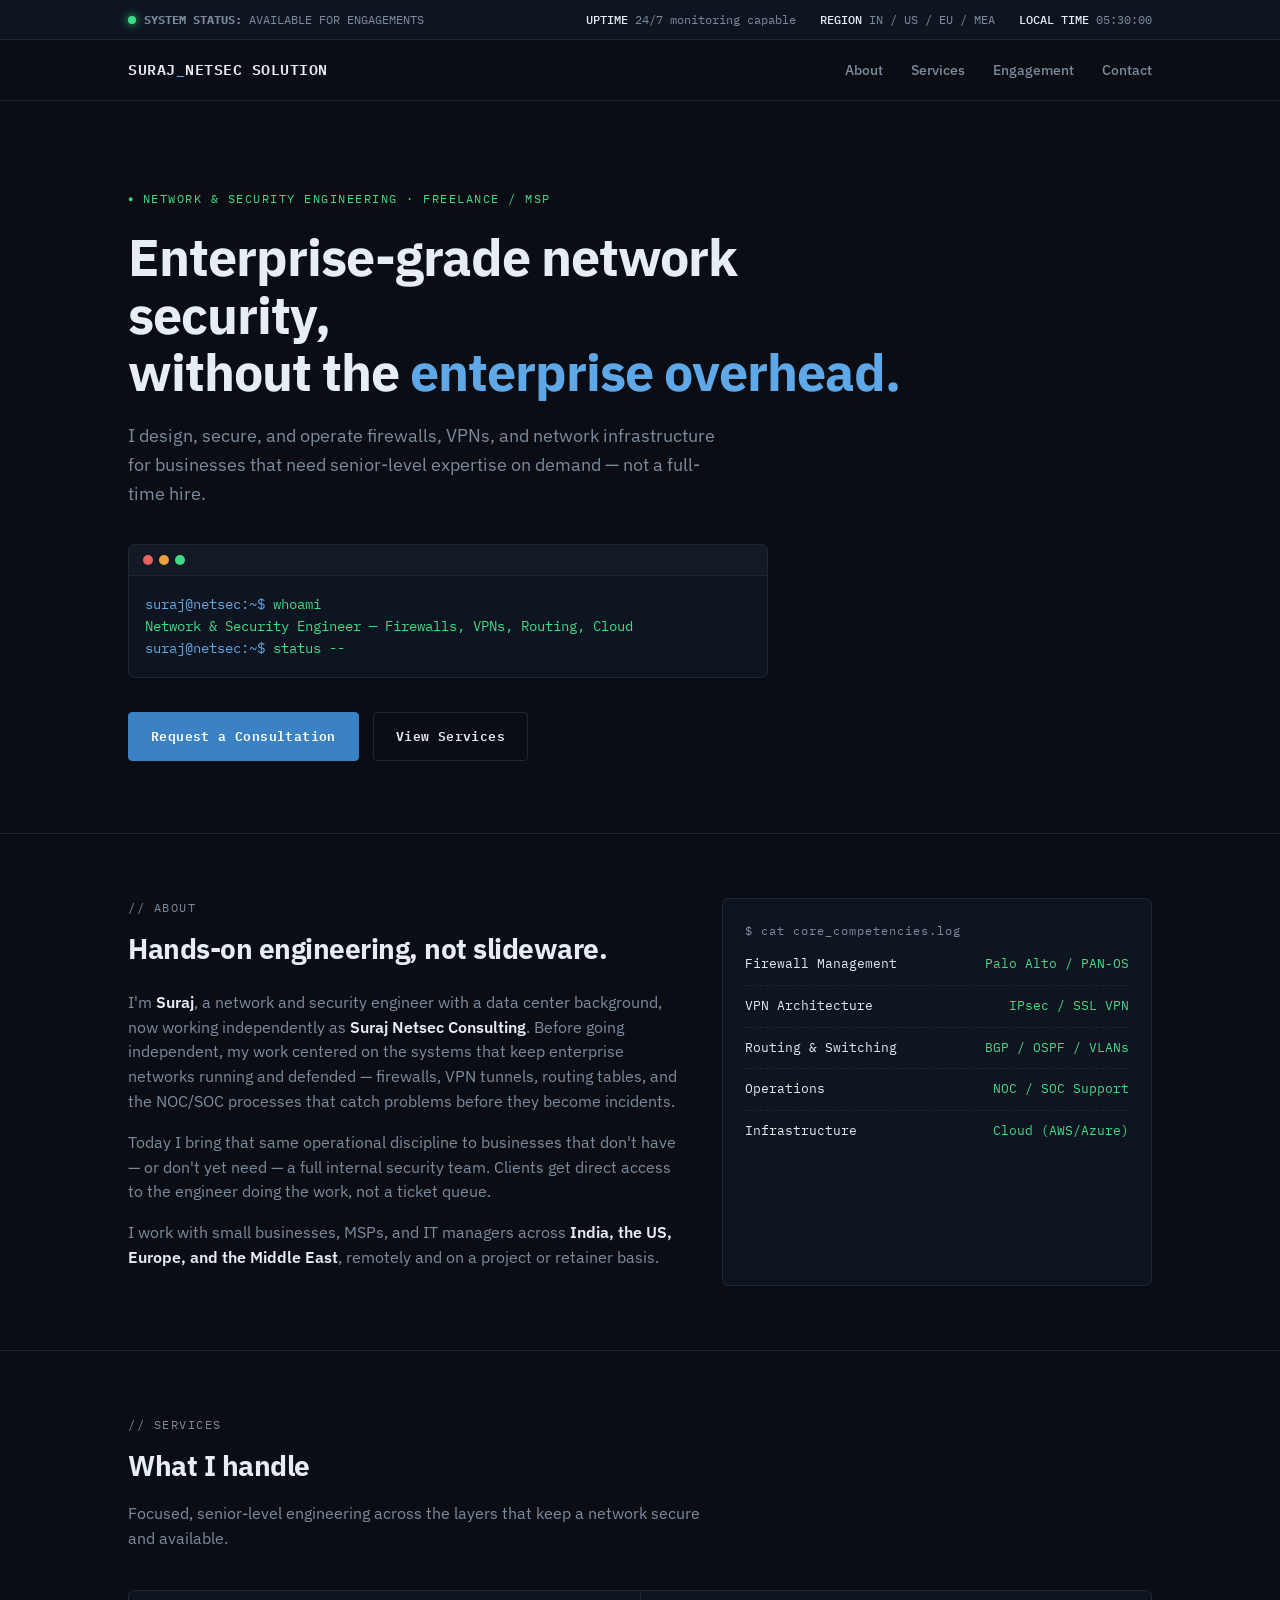
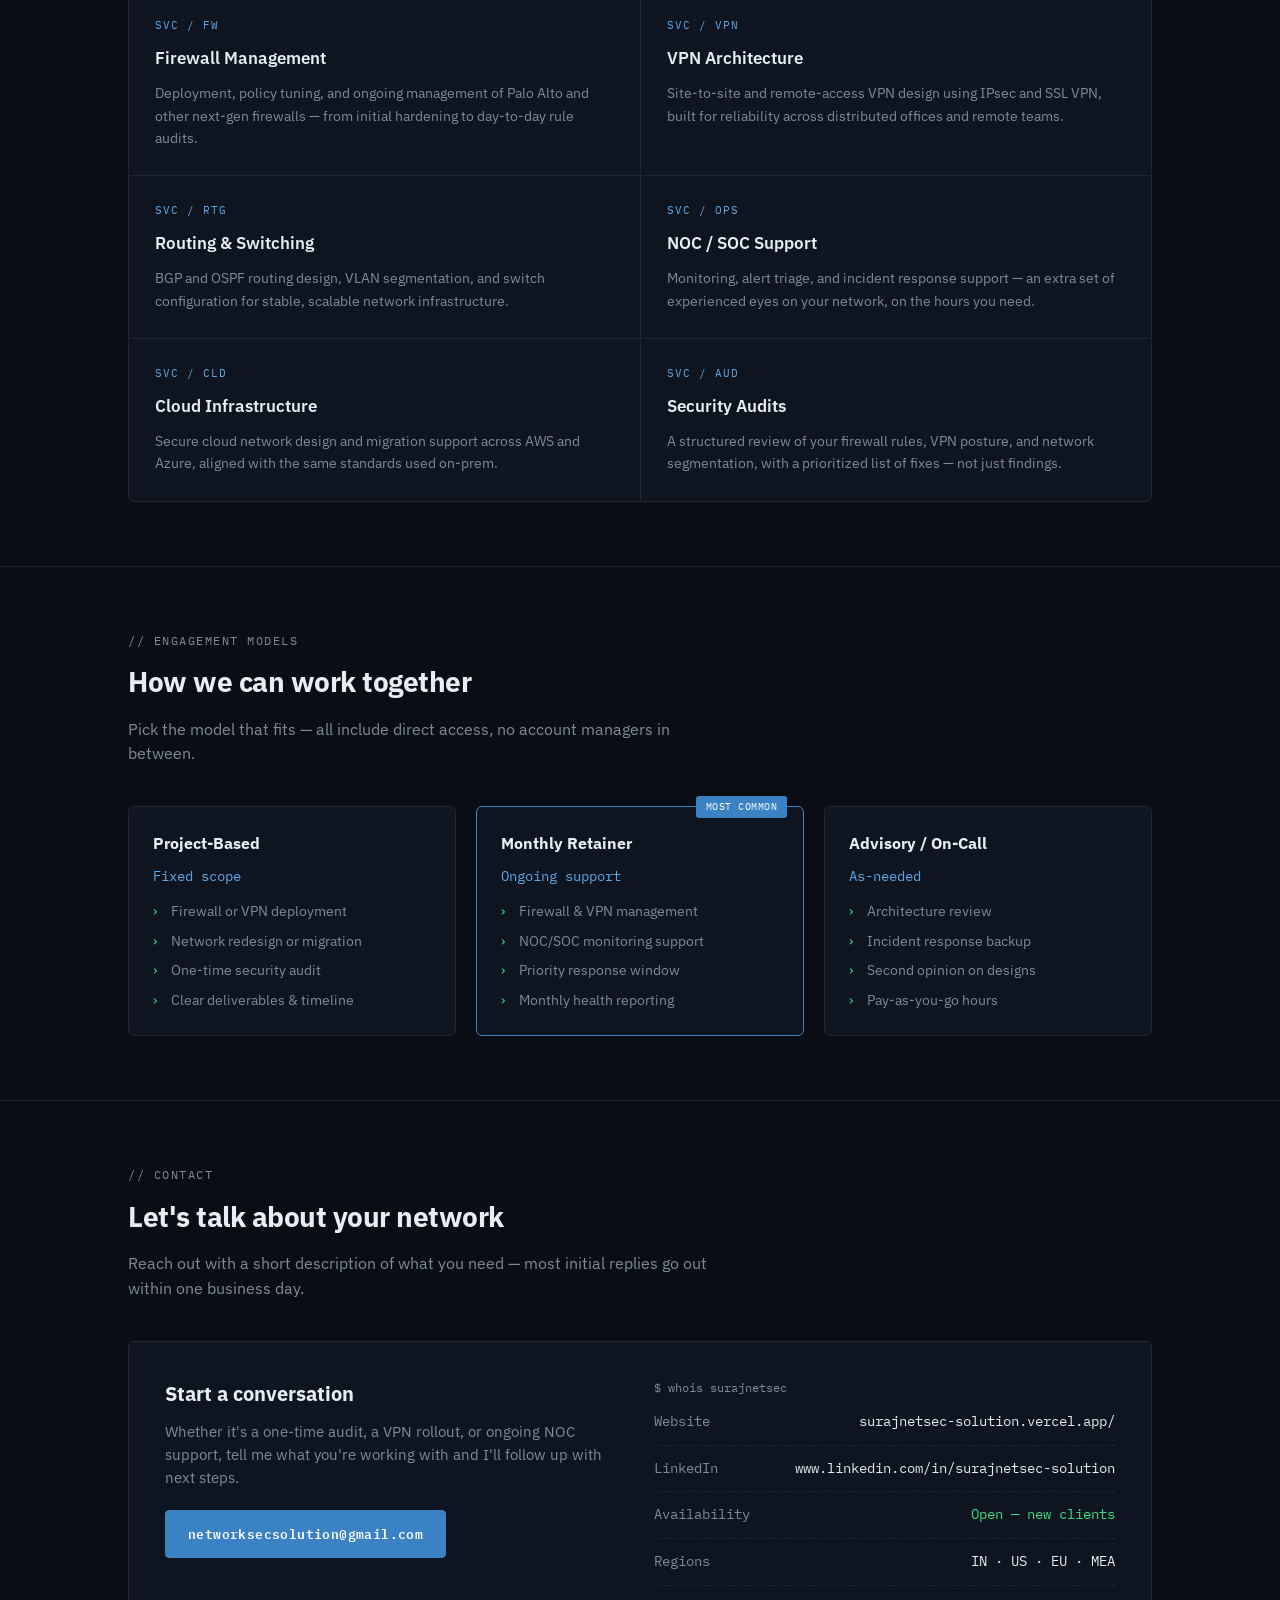
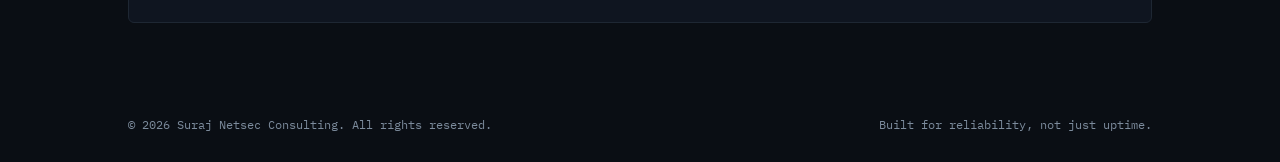
==== index.html @ ab9d9f49 "index.html" ====
<!DOCTYPE html>
<html lang="en">
<head>
<meta charset="UTF-8">
<meta name="viewport" content="width=device-width, initial-scale=1.0">
<title>Suraj Netsec Solution — Network &amp; Security Engineering</title>
<link rel="preconnect" href="https://fonts.googleapis.com">
<link href="https://fonts.googleapis.com/css2?family=IBM+Plex+Mono:wght@400;500;600;700&family=IBM+Plex+Sans:wght@400;500;600;700&display=swap" rel="stylesheet">
<style>
  :root{
    --bg: #0A0E14;
    --panel: #0F1520;
    --panel-2: #131A26;
    --line: #1E2733;
    --text: #E6EDF3;
    --muted: #7C8B9C;
    --blue: #3B82C4;
    --blue-bright: #5FA8E8;
    --green: #3DDC84;
    --amber: #E8A33D;
    --mono: 'IBM Plex Mono', monospace;
    --sans: 'IBM Plex Sans', sans-serif;
  }
  *{margin:0;padding:0;box-sizing:border-box;}
  html{scroll-behavior:smooth;}
  body{
    background:var(--bg);
    color:var(--text);
    font-family:var(--sans);
    line-height:1.6;
    -webkit-font-smoothing:antialiased;
  }
  @media (prefers-reduced-motion: reduce){
    *{animation-duration:0.01ms !important; animation-iteration-count:1 !important; transition-duration:0.01ms !important;}
  }

  a{color:var(--blue-bright); text-decoration:none;}
  a:focus-visible, button:focus-visible{outline:2px solid var(--blue-bright); outline-offset:3px;}

  .wrap{max-width:1080px; margin:0 auto; padding:0 28px;}

  /* ---------- Status bar ---------- */
  .statusbar{
    border-bottom:1px solid var(--line);
    background:var(--panel);
    font-family:var(--mono);
    font-size:12px;
    color:var(--muted);
    position:sticky; top:0; z-index:50;
  }
  .statusbar .wrap{
    display:flex; justify-content:space-between; align-items:center;
    padding-top:10px; padding-bottom:10px; gap:16px; flex-wrap:wrap;
  }
  .statusbar .dot{
    display:inline-block; width:8px; height:8px; border-radius:50%;
    background:var(--green); margin-right:8px;
    box-shadow:0 0 8px var(--green);
    animation:pulse 2s ease-in-out infinite;
  }
  @keyframes pulse{0%,100%{opacity:1;} 50%{opacity:0.4;}}
  .statusbar .items{display:flex; gap:24px; flex-wrap:wrap;}
  .statusbar .items span b{color:var(--text); font-weight:500;}

  /* ---------- Nav ---------- */
  nav{
    border-bottom:1px solid var(--line);
    background:rgba(10,14,20,0.9);
    backdrop-filter: blur(6px);
    position:sticky; top:33px; z-index:49;
  }
  nav .wrap{display:flex; justify-content:space-between; align-items:center; height:60px;}
  .brand{font-family:var(--mono); font-weight:600; font-size:15px; letter-spacing:0.5px; color:var(--text);}
  .brand span{color:var(--blue-bright);}
  .navlinks{display:flex; gap:28px; font-size:14px; font-weight:500;}
  .navlinks a{color:var(--muted);}
  .navlinks a:hover{color:var(--text);}
  .navlinks{display:none;}
  @media(min-width:720px){.navlinks{display:flex;}}

  /* ---------- Hero ---------- */
  .hero{padding:88px 0 72px; border-bottom:1px solid var(--line);}
  .eyebrow{
    font-family:var(--mono); font-size:12px; color:var(--green);
    letter-spacing:1.5px; margin-bottom:20px; display:flex; align-items:center; gap:8px;
  }
  .eyebrow::before{content:'●'; font-size:9px;}
  h1{
    font-size:clamp(32px,5vw,52px); font-weight:700; letter-spacing:-1px;
    line-height:1.1; max-width:820px; color:var(--text);
  }
  h1 .accent{color:var(--blue-bright);}
  .lede{
    font-size:18px; color:var(--muted); max-width:600px; margin-top:22px;
  }
  .terminal{
    margin-top:36px; background:var(--panel); border:1px solid var(--line); border-radius:6px;
    max-width:640px; overflow:hidden;
  }
  .terminal-head{
    display:flex; gap:6px; padding:10px 14px; border-bottom:1px solid var(--line); background:var(--panel-2);
  }
  .terminal-head i{width:10px; height:10px; border-radius:50%; display:inline-block;}
  .terminal-head i:nth-child(1){background:#E8635F;}
  .terminal-head i:nth-child(2){background:#E8A33D;}
  .terminal-head i:nth-child(3){background:#3DDC84;}
  .terminal-body{
    padding:18px 16px; font-family:var(--mono); font-size:13.5px; color:var(--green); min-height:96px;
  }
  .terminal-body .prompt{color:var(--blue-bright);}
  .terminal-body .cursor{display:inline-block; width:8px; height:14px; background:var(--green); vertical-align:middle; animation:blink 1s step-end infinite; margin-left:2px;}
  @keyframes blink{50%{opacity:0;}}

  .cta-row{margin-top:34px; display:flex; gap:14px; flex-wrap:wrap;}
  .btn{
    font-family:var(--mono); font-size:13px; font-weight:600; letter-spacing:0.4px;
    padding:13px 22px; border-radius:4px; display:inline-block; transition:all 0.15s ease;
  }
  .btn-primary{background:var(--blue); color:#fff; border:1px solid var(--blue);}
  .btn-primary:hover{background:var(--blue-bright); border-color:var(--blue-bright);}
  .btn-ghost{border:1px solid var(--line); color:var(--text);}
  .btn-ghost:hover{border-color:var(--blue); color:var(--blue-bright);}

  /* ---------- Section shared ---------- */
  section{padding:64px 0; border-bottom:1px solid var(--line);}
  .section-head{margin-bottom:40px;}
  .tag{
    font-family:var(--mono); font-size:12px; color:var(--muted); letter-spacing:1.5px;
    margin-bottom:10px; text-transform:uppercase;
  }
  h2{font-size:28px; font-weight:700; letter-spacing:-0.5px;}
  .section-desc{color:var(--muted); max-width:600px; margin-top:12px; font-size:15.5px;}

  /* ---------- About ---------- */
  .about-grid{display:grid; grid-template-columns:1fr; gap:36px;}
  @media(min-width:820px){.about-grid{grid-template-columns:1.3fr 1fr;}}
  .about-text p{color:var(--muted); margin-bottom:16px; font-size:15.5px;}
  .about-text strong{color:var(--text); font-weight:600;}
  .stack-panel{
    background:var(--panel); border:1px solid var(--line); border-radius:6px; padding:22px;
  }
  .stack-panel .ph{font-family:var(--mono); font-size:12px; color:var(--muted); margin-bottom:14px; letter-spacing:1px;}
  .stack-list{list-style:none; display:flex; flex-direction:column; gap:10px;}
  .stack-list li{
    display:flex; justify-content:space-between; font-family:var(--mono); font-size:13px;
    border-bottom:1px dashed var(--line); padding-bottom:10px;
  }
  .stack-list li:last-child{border-bottom:none; padding-bottom:0;}
  .stack-list .lvl{color:var(--green);}

  /* ---------- Services ---------- */
  .services-grid{display:grid; grid-template-columns:1fr; gap:1px; background:var(--line); border:1px solid var(--line); border-radius:6px; overflow:hidden;}
  @media(min-width:720px){.services-grid{grid-template-columns:1fr 1fr;}}
  .svc{background:var(--panel); padding:26px;}
  .svc-id{font-family:var(--mono); font-size:11px; color:var(--blue-bright); letter-spacing:1px; margin-bottom:10px;}
  .svc h3{font-size:17px; font-weight:600; margin-bottom:10px;}
  .svc p{color:var(--muted); font-size:14px;}

  /* ---------- Engagement ---------- */
  .eng-grid{display:grid; grid-template-columns:1fr; gap:20px;}
  @media(min-width:720px){.eng-grid{grid-template-columns:repeat(3,1fr);}}
  .eng-card{
    border:1px solid var(--line); border-radius:6px; padding:24px; background:var(--panel);
    position:relative;
  }
  .eng-card.featured{border-color:var(--blue);}
  .eng-card .badge{
    position:absolute; top:-11px; right:16px; background:var(--blue); color:#fff;
    font-family:var(--mono); font-size:10px; padding:3px 10px; border-radius:3px; letter-spacing:0.5px;
  }
  .eng-card h3{font-size:16px; margin-bottom:8px;}
  .eng-card .price{font-family:var(--mono); color:var(--blue-bright); font-size:14px; margin-bottom:14px;}
  .eng-card ul{list-style:none; display:flex; flex-direction:column; gap:8px;}
  .eng-card li{font-size:13.5px; color:var(--muted); padding-left:18px; position:relative;}
  .eng-card li::before{content:'›'; position:absolute; left:0; color:var(--green);}

  /* ---------- Contact ---------- */
  .contact-panel{
    background:var(--panel); border:1px solid var(--line); border-radius:6px; padding:36px;
    display:grid; grid-template-columns:1fr; gap:28px;
  }
  @media(min-width:720px){.contact-panel{grid-template-columns:1fr 1fr;}}
  .contact-panel h3{font-size:20px; margin-bottom:10px;}
  .contact-panel p{color:var(--muted); font-size:14.5px; margin-bottom:20px;}
  .contact-list{list-style:none; font-family:var(--mono); font-size:13.5px; display:flex; flex-direction:column; gap:12px;}
  .contact-list li{display:flex; justify-content:space-between; border-bottom:1px dashed var(--line); padding-bottom:12px;}
  .contact-list span.k{color:var(--muted);}

  footer{padding:28px 0; font-family:var(--mono); font-size:12px; color:var(--muted);}
  footer .wrap{display:flex; justify-content:space-between; flex-wrap:wrap; gap:10px;}
</style>
</head>
<body>

<div class="statusbar">
  <div class="wrap">
    <div><span class="dot"></span><b>SYSTEM STATUS:</b> AVAILABLE FOR ENGAGEMENTS</div>
    <div class="items">
      <span><b>UPTIME</b> 24/7 monitoring capable</span>
      <span><b>REGION</b> IN / US / EU / MEA</span>
      <span id="clock"><b>LOCAL TIME</b> --:--:--</span>
    </div>
  </div>
</div>

<nav>
  <div class="wrap">
    <div class="brand">SURAJ<span>_</span>NETSEC SOLUTION</div>
    <div class="navlinks">
      <a href="#about">About</a>
      <a href="#services">Services</a>
      <a href="#engagement">Engagement</a>
      <a href="#contact">Contact</a>
    </div>
  </div>
</nav>

<header class="hero">
  <div class="wrap">
    <div class="eyebrow">NETWORK &amp; SECURITY ENGINEERING · FREELANCE / MSP</div>
    <h1>Enterprise-grade network security,<br> without the <span class="accent">enterprise overhead.</span></h1>
    <p class="lede">I design, secure, and operate firewalls, VPNs, and network infrastructure for businesses that need senior-level expertise on demand — not a full-time hire.</p>

    <div class="terminal">
      <div class="terminal-head"><i></i><i></i><i></i></div>
      <div class="terminal-body" id="termBody"></div>
    </div>

    <div class="cta-row">
      <a href="#contact" class="btn btn-primary">Request a Consultation</a>
      <a href="#services" class="btn btn-ghost">View Services</a>
    </div>
  </div>
</header>

<section id="about">
  <div class="wrap">
    <div class="about-grid">
      <div class="about-text">
        <div class="tag">// About</div>
        <h2>Hands-on engineering, not slideware.</h2>
        <p style="margin-top:18px;">I'm <strong>Suraj</strong>, a network and security engineer with a data center background, now working independently as <strong>Suraj Netsec Consulting</strong>. Before going independent, my work centered on the systems that keep enterprise networks running and defended — firewalls, VPN tunnels, routing tables, and the NOC/SOC processes that catch problems before they become incidents.</p>
        <p>Today I bring that same operational discipline to businesses that don't have — or don't yet need — a full internal security team. Clients get direct access to the engineer doing the work, not a ticket queue.</p>
        <p>I work with small businesses, MSPs, and IT managers across <strong>India, the US, Europe, and the Middle East</strong>, remotely and on a project or retainer basis.</p>
      </div>
      <div class="stack-panel">
        <div class="ph">$ cat core_competencies.log</div>
        <ul class="stack-list">
          <li><span>Firewall Management</span><span class="lvl">Palo Alto / PAN-OS</span></li>
          <li><span>VPN Architecture</span><span class="lvl">IPsec / SSL VPN</span></li>
          <li><span>Routing &amp; Switching</span><span class="lvl">BGP / OSPF / VLANs</span></li>
          <li><span>Operations</span><span class="lvl">NOC / SOC Support</span></li>
          <li><span>Infrastructure</span><span class="lvl">Cloud (AWS/Azure)</span></li>
        </ul>
      </div>
    </div>
  </div>
</section>

<section id="services">
  <div class="wrap">
    <div class="section-head">
      <div class="tag">// Services</div>
      <h2>What I handle</h2>
      <p class="section-desc">Focused, senior-level engineering across the layers that keep a network secure and available.</p>
    </div>
    <div class="services-grid">
      <div class="svc">
        <div class="svc-id">SVC / FW</div>
        <h3>Firewall Management</h3>
        <p>Deployment, policy tuning, and ongoing management of Palo Alto and other next-gen firewalls — from initial hardening to day-to-day rule audits.</p>
      </div>
      <div class="svc">
        <div class="svc-id">SVC / VPN</div>
        <h3>VPN Architecture</h3>
        <p>Site-to-site and remote-access VPN design using IPsec and SSL VPN, built for reliability across distributed offices and remote teams.</p>
      </div>
      <div class="svc">
        <div class="svc-id">SVC / RTG</div>
        <h3>Routing &amp; Switching</h3>
        <p>BGP and OSPF routing design, VLAN segmentation, and switch configuration for stable, scalable network infrastructure.</p>
      </div>
      <div class="svc">
        <div class="svc-id">SVC / OPS</div>
        <h3>NOC / SOC Support</h3>
        <p>Monitoring, alert triage, and incident response support — an extra set of experienced eyes on your network, on the hours you need.</p>
      </div>
      <div class="svc">
        <div class="svc-id">SVC / CLD</div>
        <h3>Cloud Infrastructure</h3>
        <p>Secure cloud network design and migration support across AWS and Azure, aligned with the same standards used on-prem.</p>
      </div>
      <div class="svc">
        <div class="svc-id">SVC / AUD</div>
        <h3>Security Audits</h3>
        <p>A structured review of your firewall rules, VPN posture, and network segmentation, with a prioritized list of fixes — not just findings.</p>
      </div>
    </div>
  </div>
</section>

<section id="engagement">
  <div class="wrap">
    <div class="section-head">
      <div class="tag">// Engagement Models</div>
      <h2>How we can work together</h2>
      <p class="section-desc">Pick the model that fits — all include direct access, no account managers in between.</p>
    </div>
    <div class="eng-grid">
      <div class="eng-card">
        <h3>Project-Based</h3>
        <div class="price">Fixed scope</div>
        <ul>
          <li>Firewall or VPN deployment</li>
          <li>Network redesign or migration</li>
          <li>One-time security audit</li>
          <li>Clear deliverables &amp; timeline</li>
        </ul>
      </div>
      <div class="eng-card featured">
        <span class="badge">MOST COMMON</span>
        <h3>Monthly Retainer</h3>
        <div class="price">Ongoing support</div>
        <ul>
          <li>Firewall &amp; VPN management</li>
          <li>NOC/SOC monitoring support</li>
          <li>Priority response window</li>
          <li>Monthly health reporting</li>
        </ul>
      </div>
      <div class="eng-card">
        <h3>Advisory / On-Call</h3>
        <div class="price">As-needed</div>
        <ul>
          <li>Architecture review</li>
          <li>Incident response backup</li>
          <li>Second opinion on designs</li>
          <li>Pay-as-you-go hours</li>
        </ul>
      </div>
    </div>
  </div>
</section>

<section id="contact" style="border-bottom:none;">
  <div class="wrap">
    <div class="section-head">
      <div class="tag">// Contact</div>
      <h2>Let's talk about your network</h2>
      <p class="section-desc">Reach out with a short description of what you need — most initial replies go out within one business day.</p>
    </div>
    <div class="contact-panel">
      <div>
        <h3>Start a conversation</h3>
        <p>Whether it's a one-time audit, a VPN rollout, or ongoing NOC support, tell me what you're working with and I'll follow up with next steps.</p>
        <a href="mailto:networksecsolution@gmail.com" class="btn btn-primary">networksecsolution@gmail.com</a>
      </div>
      <div>
        <div class="ph" style="font-family:var(--mono); font-size:12px; color:var(--muted); margin-bottom:14px;">$ whois surajnetsec</div>
        <ul class="contact-list">
          <li><span class="k">Website</span><span>surajnetsec-solution.vercel.app/</span></li>
          <li><span class="k">LinkedIn</span><span>www.linkedin.com/in/surajnetsec-solution</span></li>
          <li><span class="k">Availability</span><span style="color:var(--green);">Open — new clients</span></li>
          <li><span class="k">Regions</span><span>IN · US · EU · MEA</span></li>
        </ul>
      </div>
    </div>
  </div>
</section>

<footer>
  <div class="wrap">
    <div>© <span id="year"></span> Suraj Netsec Consulting. All rights reserved.</div>
    <div>Built for reliability, not just uptime.</div>
  </div>
</footer>

<script>
  // Live clock
  function tick(){
    const el = document.getElementById('clock');
    const now = new Date();
    const t = now.toLocaleTimeString('en-GB');
    el.innerHTML = '<b>LOCAL TIME</b> ' + t;
  }
  tick();
  setInterval(tick, 1000);

  document.getElementById('year').textContent = new Date().getFullYear();

  // Terminal typing effect
  const lines = [
    { prompt: 'suraj@netsec:~$ ', text: 'whoami' },
    { prompt: '', text: 'Network & Security Engineer — Firewalls, VPNs, Routing, Cloud' },
    { prompt: 'suraj@netsec:~$ ', text: 'status --availability' },
    { prompt: '', text: 'OPEN for new engagements — remote, worldwide' }
  ];
  const body = document.getElementById('termBody');
  let li = 0, ci = 0;

  function typeLine(){
    if(li >= lines.length){
      body.innerHTML += '<span class="cursor"></span>';
      return;
    }
    const line = lines[li];
    if(ci === 0){
      body.innerHTML += '<div><span class="prompt">' + line.prompt + '</span><span class="typed"></span></div>';
    }
    const rows = body.querySelectorAll('.typed');
    const current = rows[rows.length - 1];
    if(ci < line.text.length){
      current.textContent += line.text[ci];
      ci++;
      setTimeout(typeLine, line.prompt ? 28 : 14);
    } else {
      li++; ci = 0;
      setTimeout(typeLine, 320);
    }
  }
  typeLine();
</script>

</body>
</html>
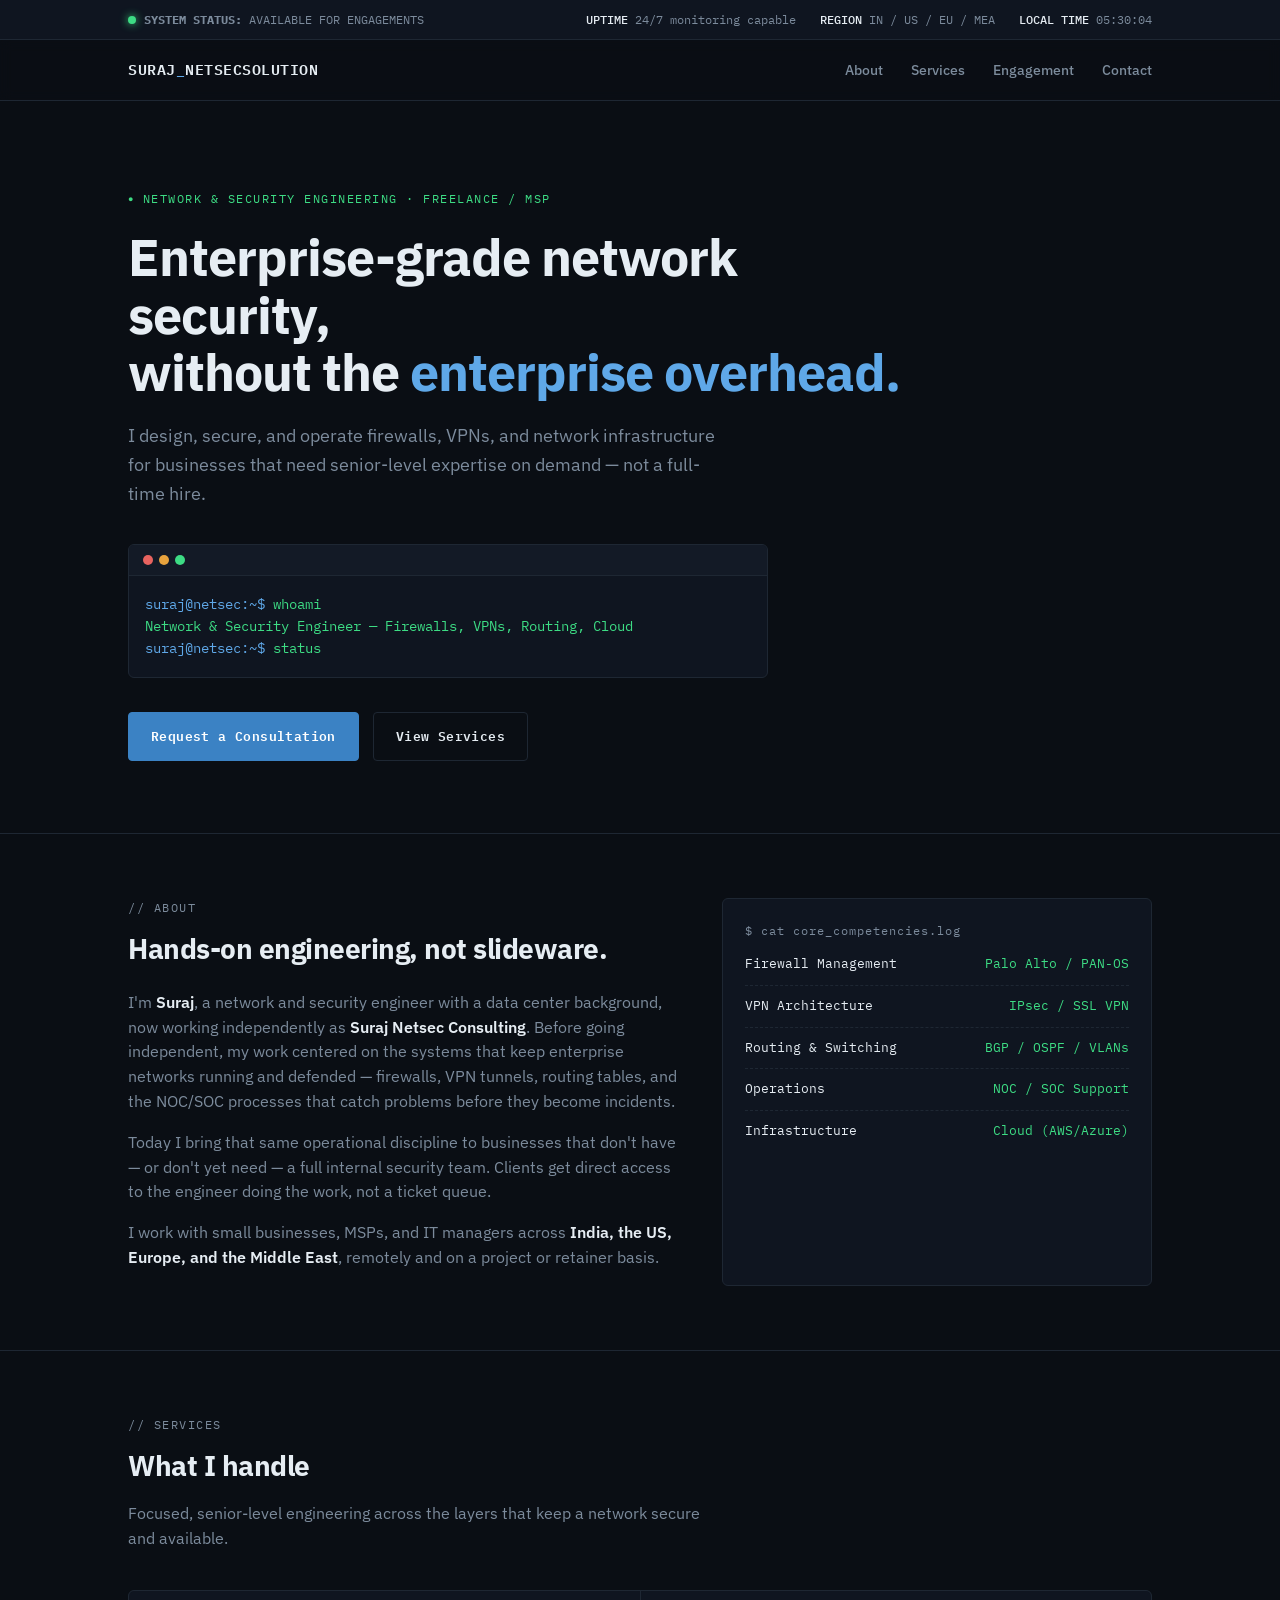
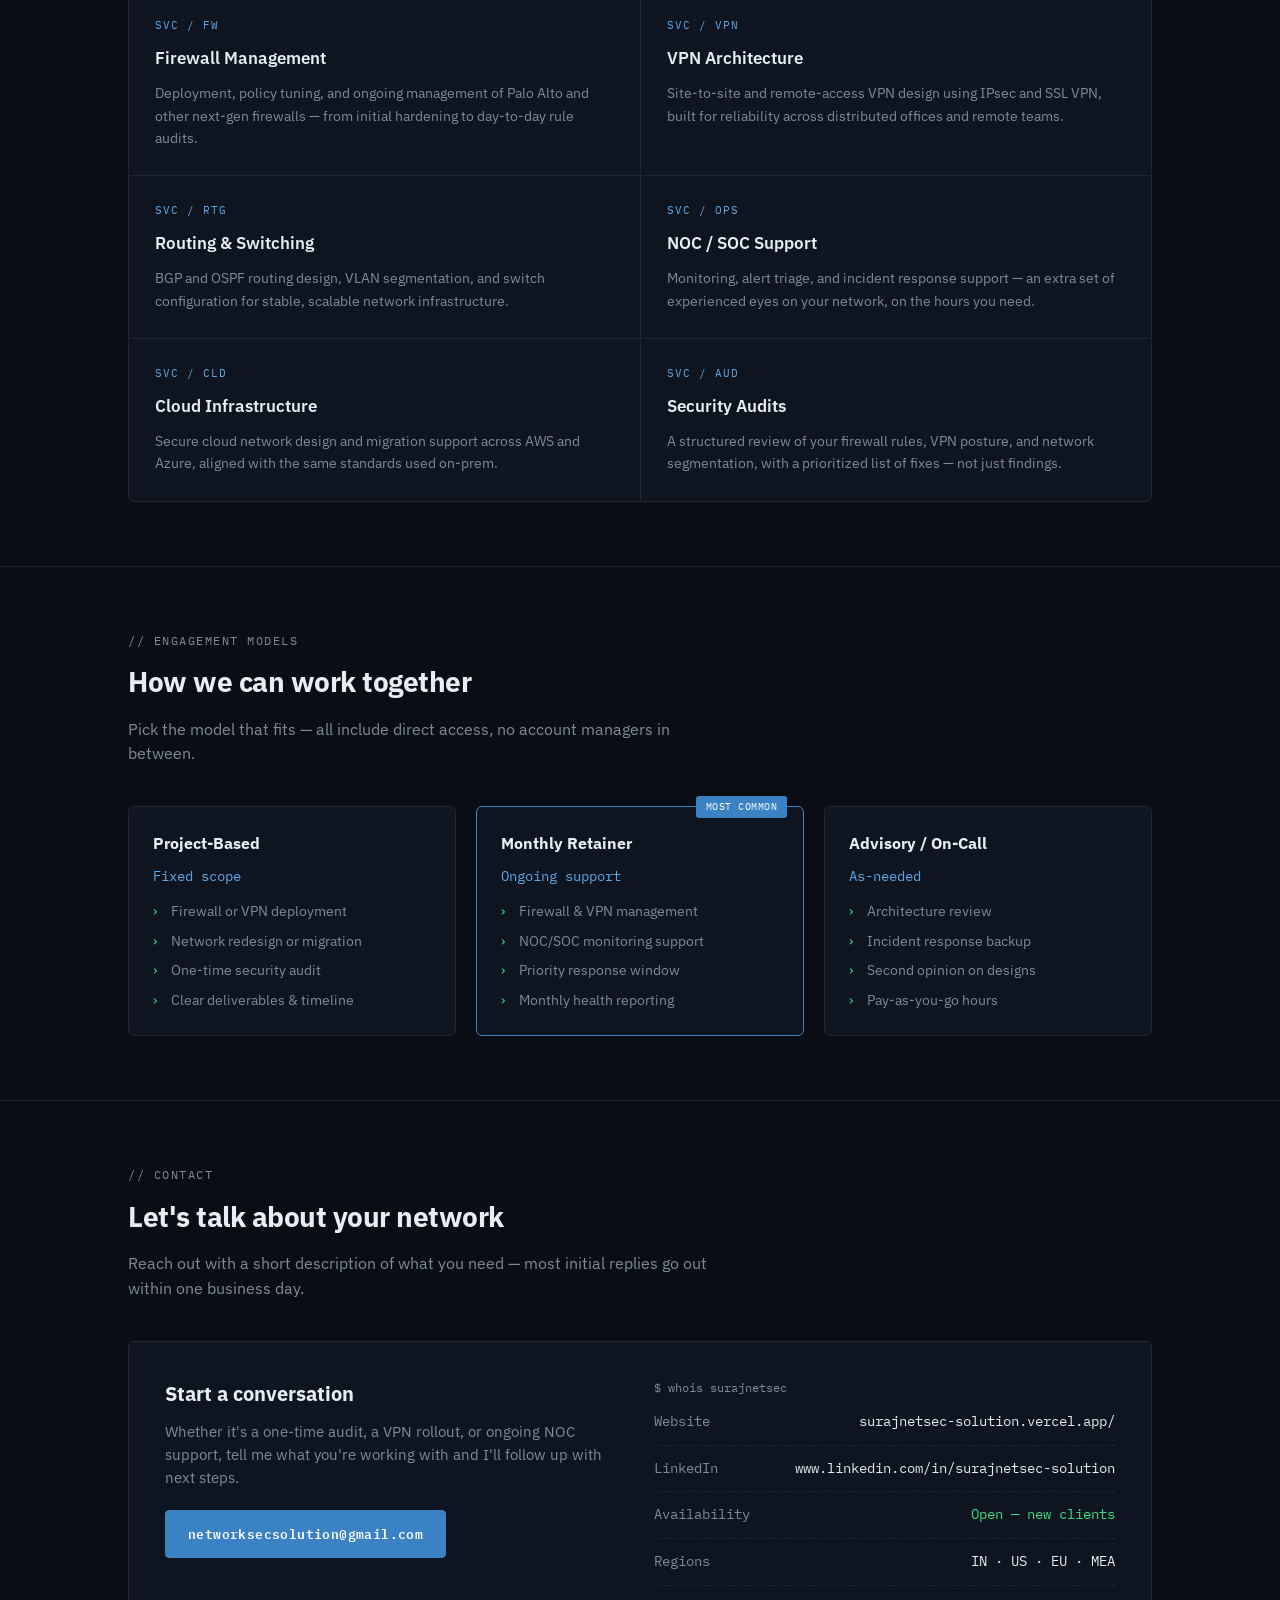
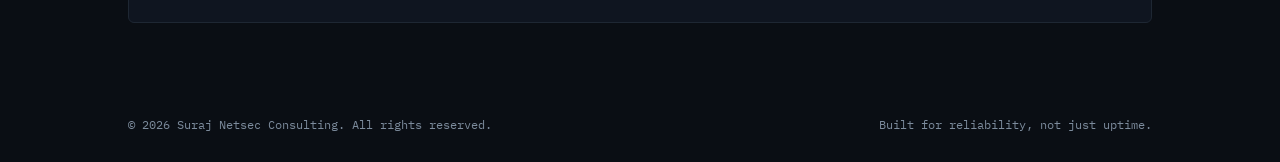
==== commit ec0fe780: "index.html" ====
--- a/index.html
+++ b/index.html
@@ -205,7 +205,7 @@
 
 <nav>
   <div class="wrap">
-    <div class="brand">SURAJ<span>_</span>NETSEC SOLUTION</div>
+    <div class="brand">SURAJ<span>_</span>NETSECSOLUTION</div>
     <div class="navlinks">
       <a href="#about">About</a>
       <a href="#services">Services</a>
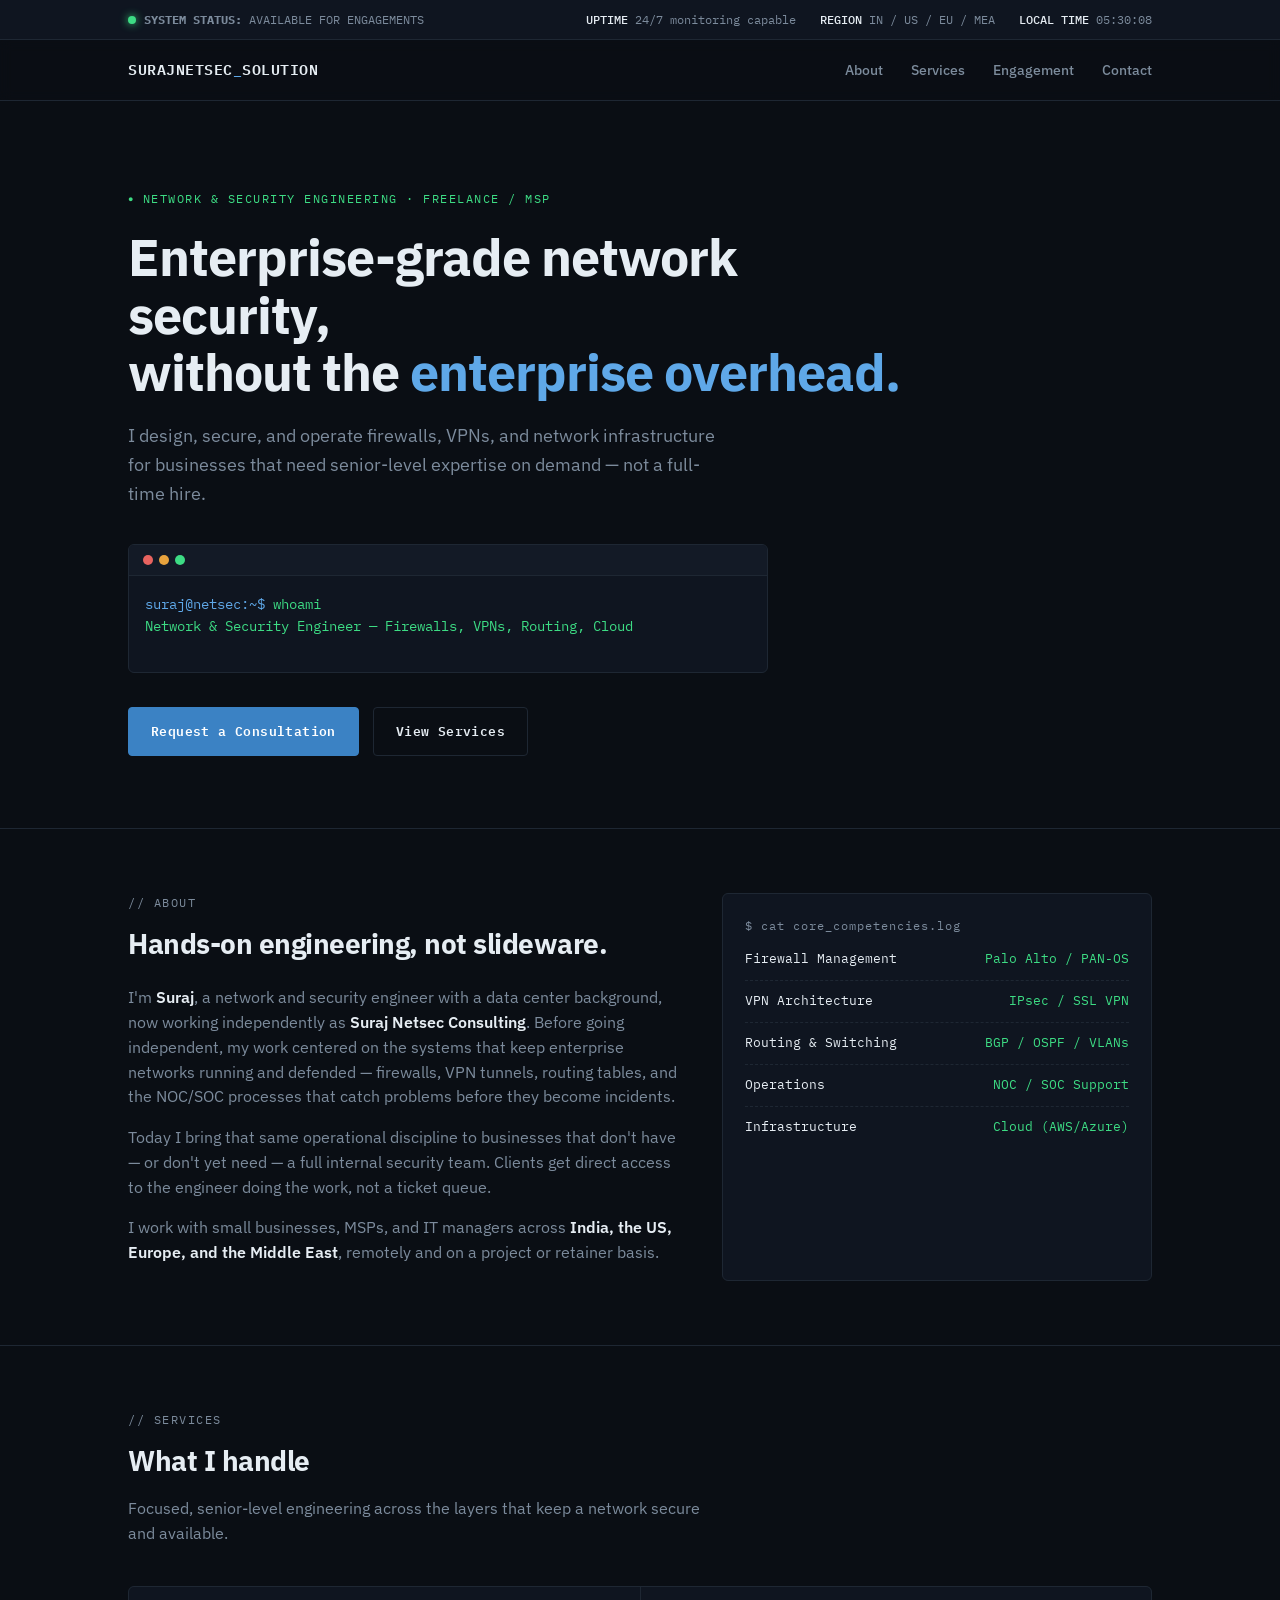
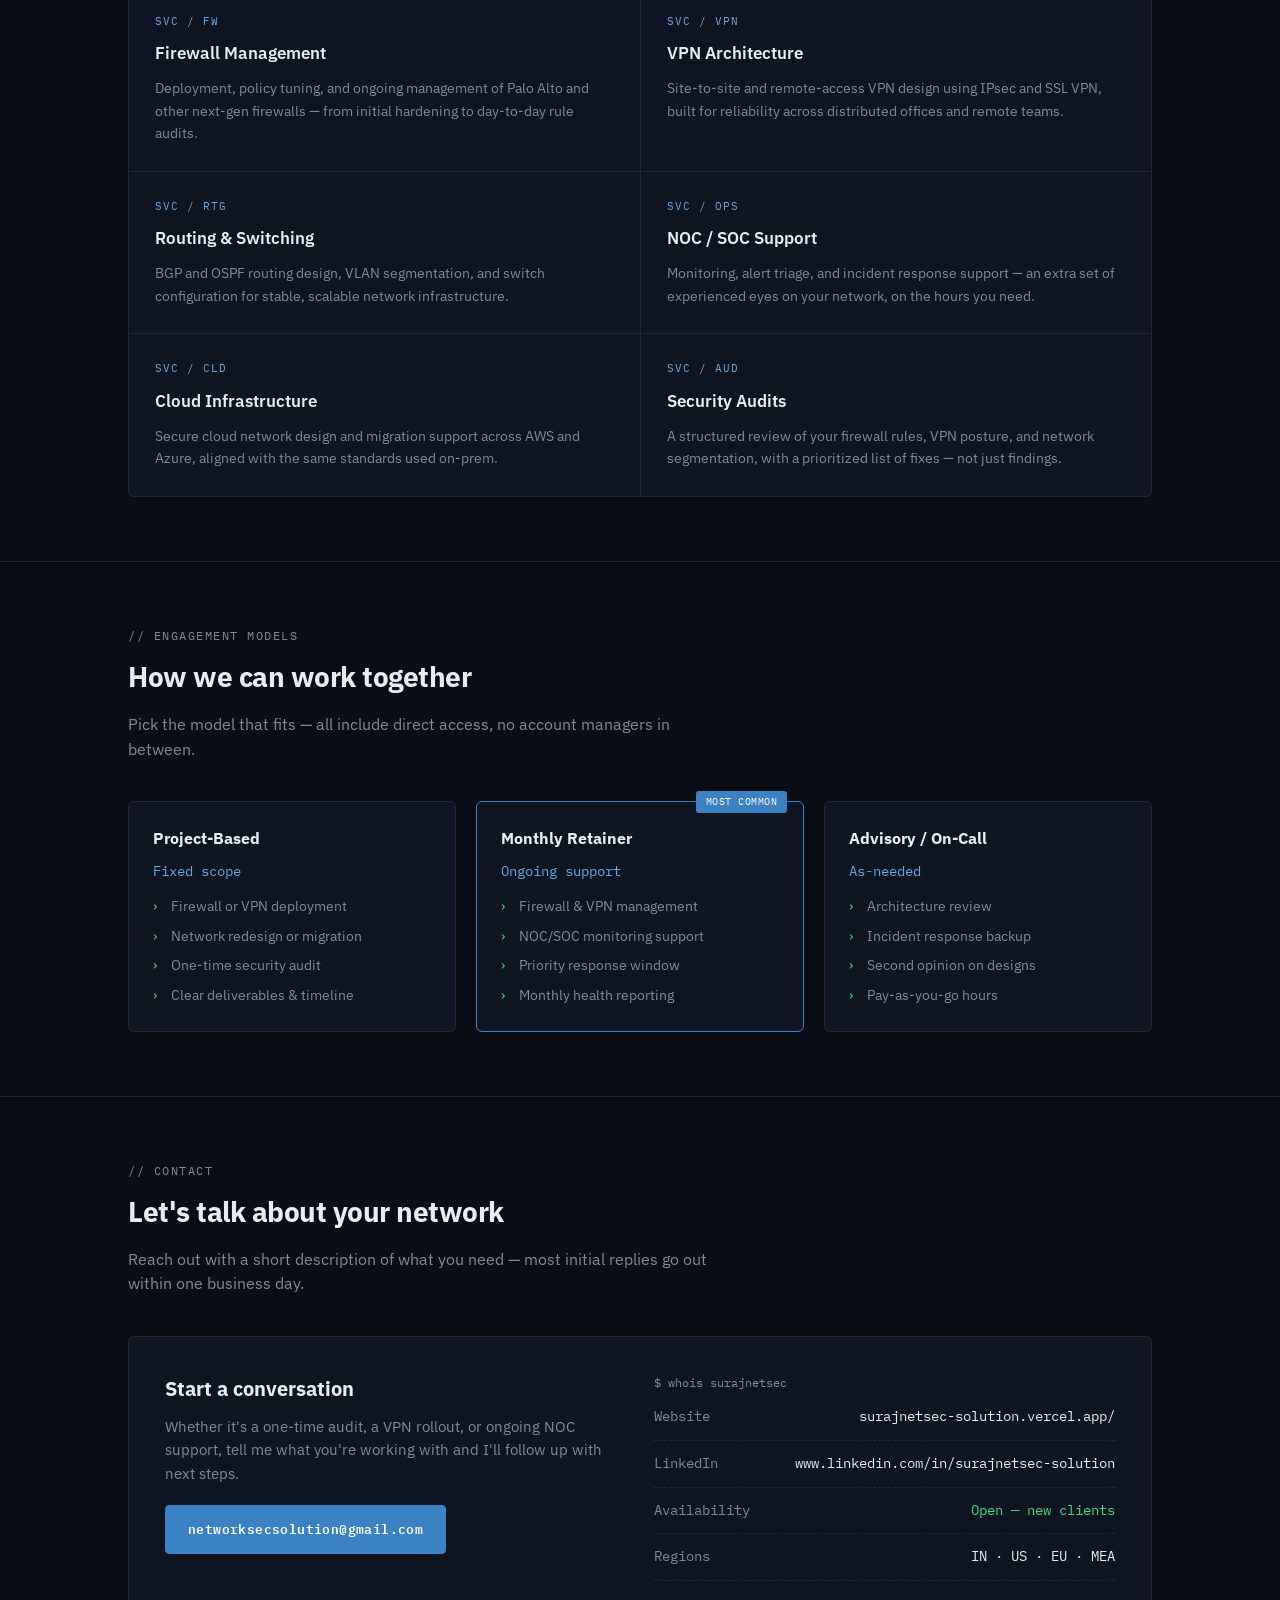
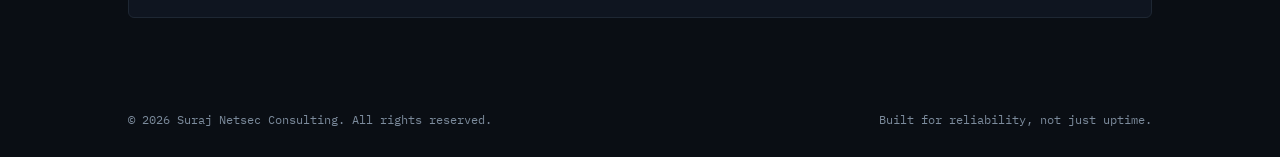
==== commit 82f9bed5: "index.html" ====
--- a/index.html
+++ b/index.html
@@ -205,7 +205,7 @@
 
 <nav>
   <div class="wrap">
-    <div class="brand">SURAJ<span>_</span>NETSECSOLUTION</div>
+    <div class="brand">SURAJNETSEC<span>_</span>SOLUTION</div>
     <div class="navlinks">
       <a href="#about">About</a>
       <a href="#services">Services</a>
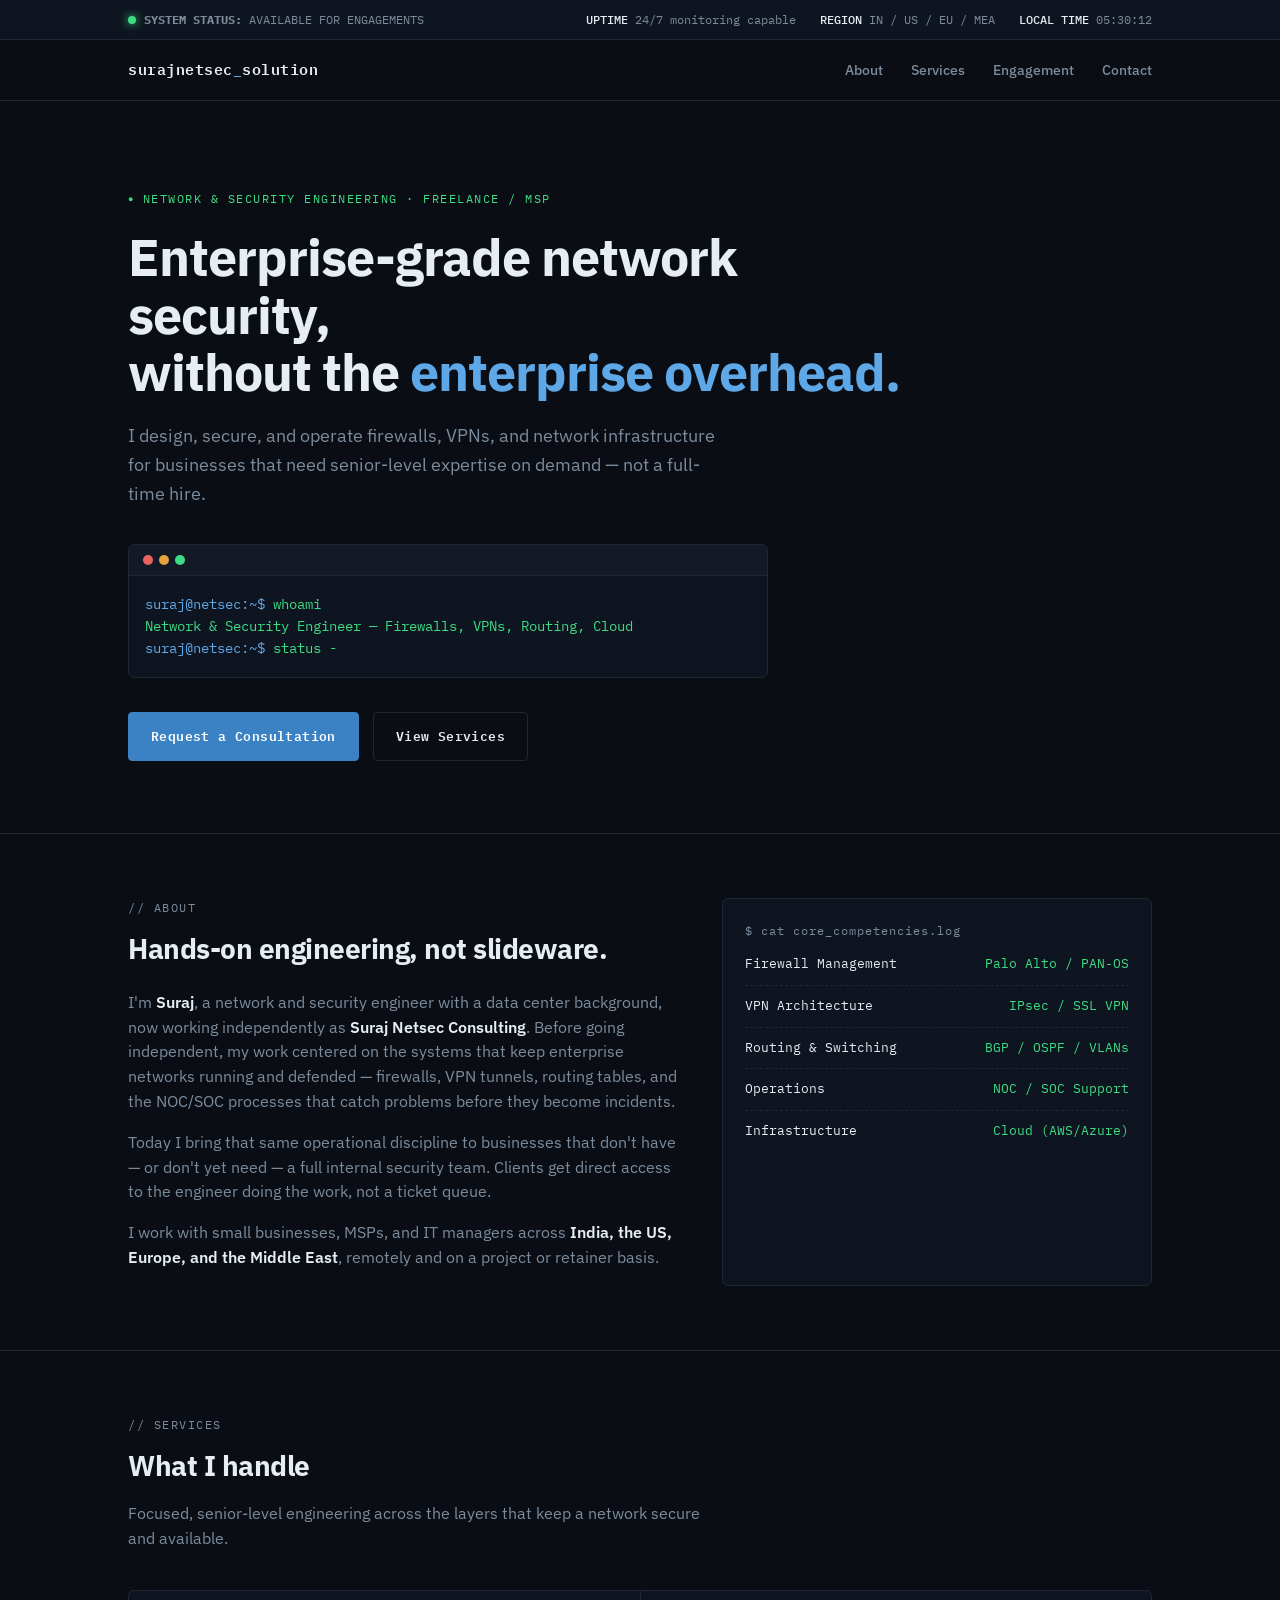
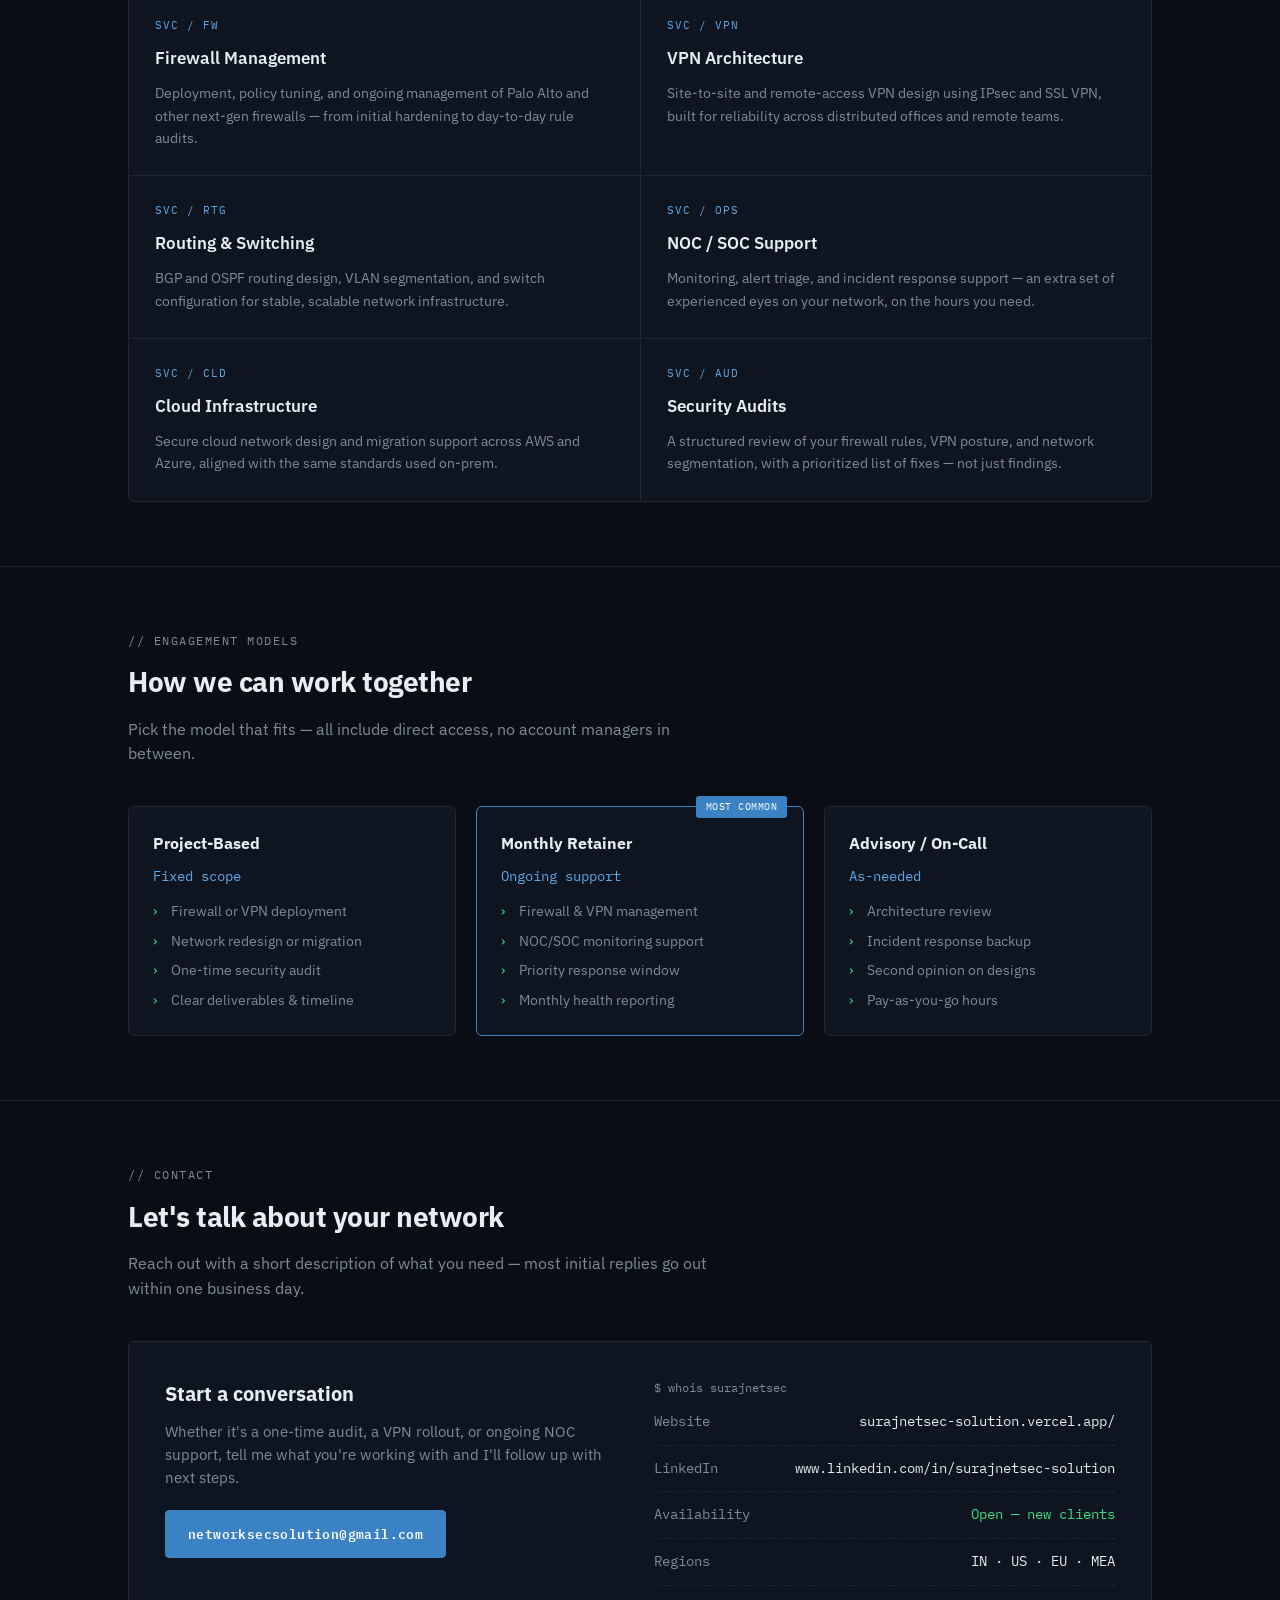
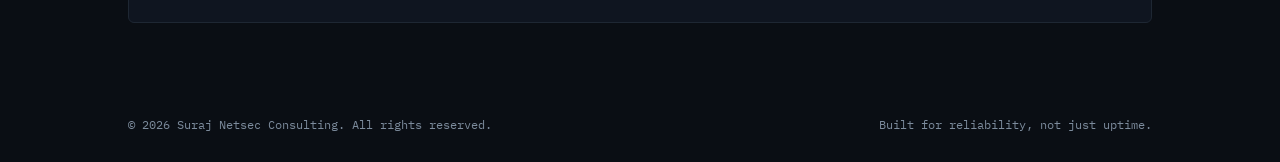
==== commit 8f769f2e: "index.html" ====
--- a/index.html
+++ b/index.html
@@ -205,7 +205,7 @@
 
 <nav>
   <div class="wrap">
-    <div class="brand">SURAJNETSEC<span>_</span>SOLUTION</div>
+    <div class="brand">surajnetsec<span>_</span>solution</div>
     <div class="navlinks">
       <a href="#about">About</a>
       <a href="#services">Services</a>
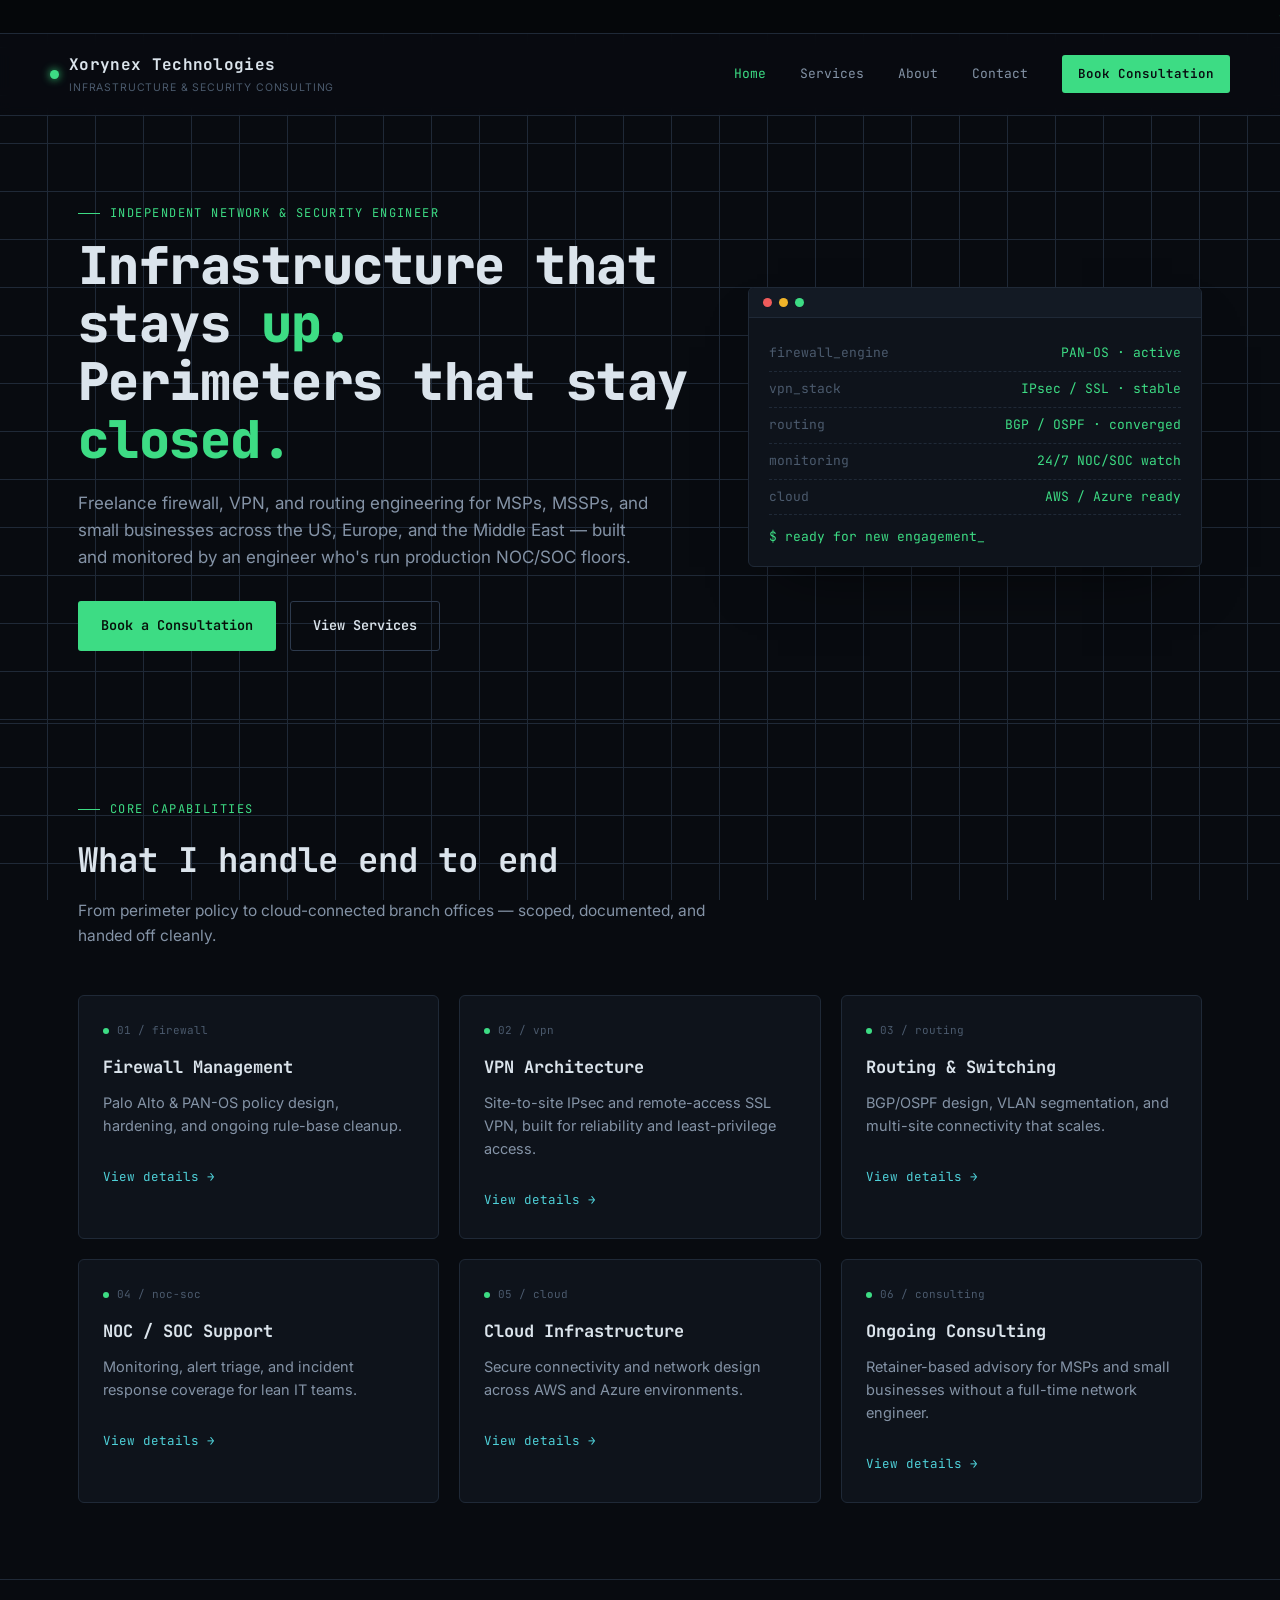
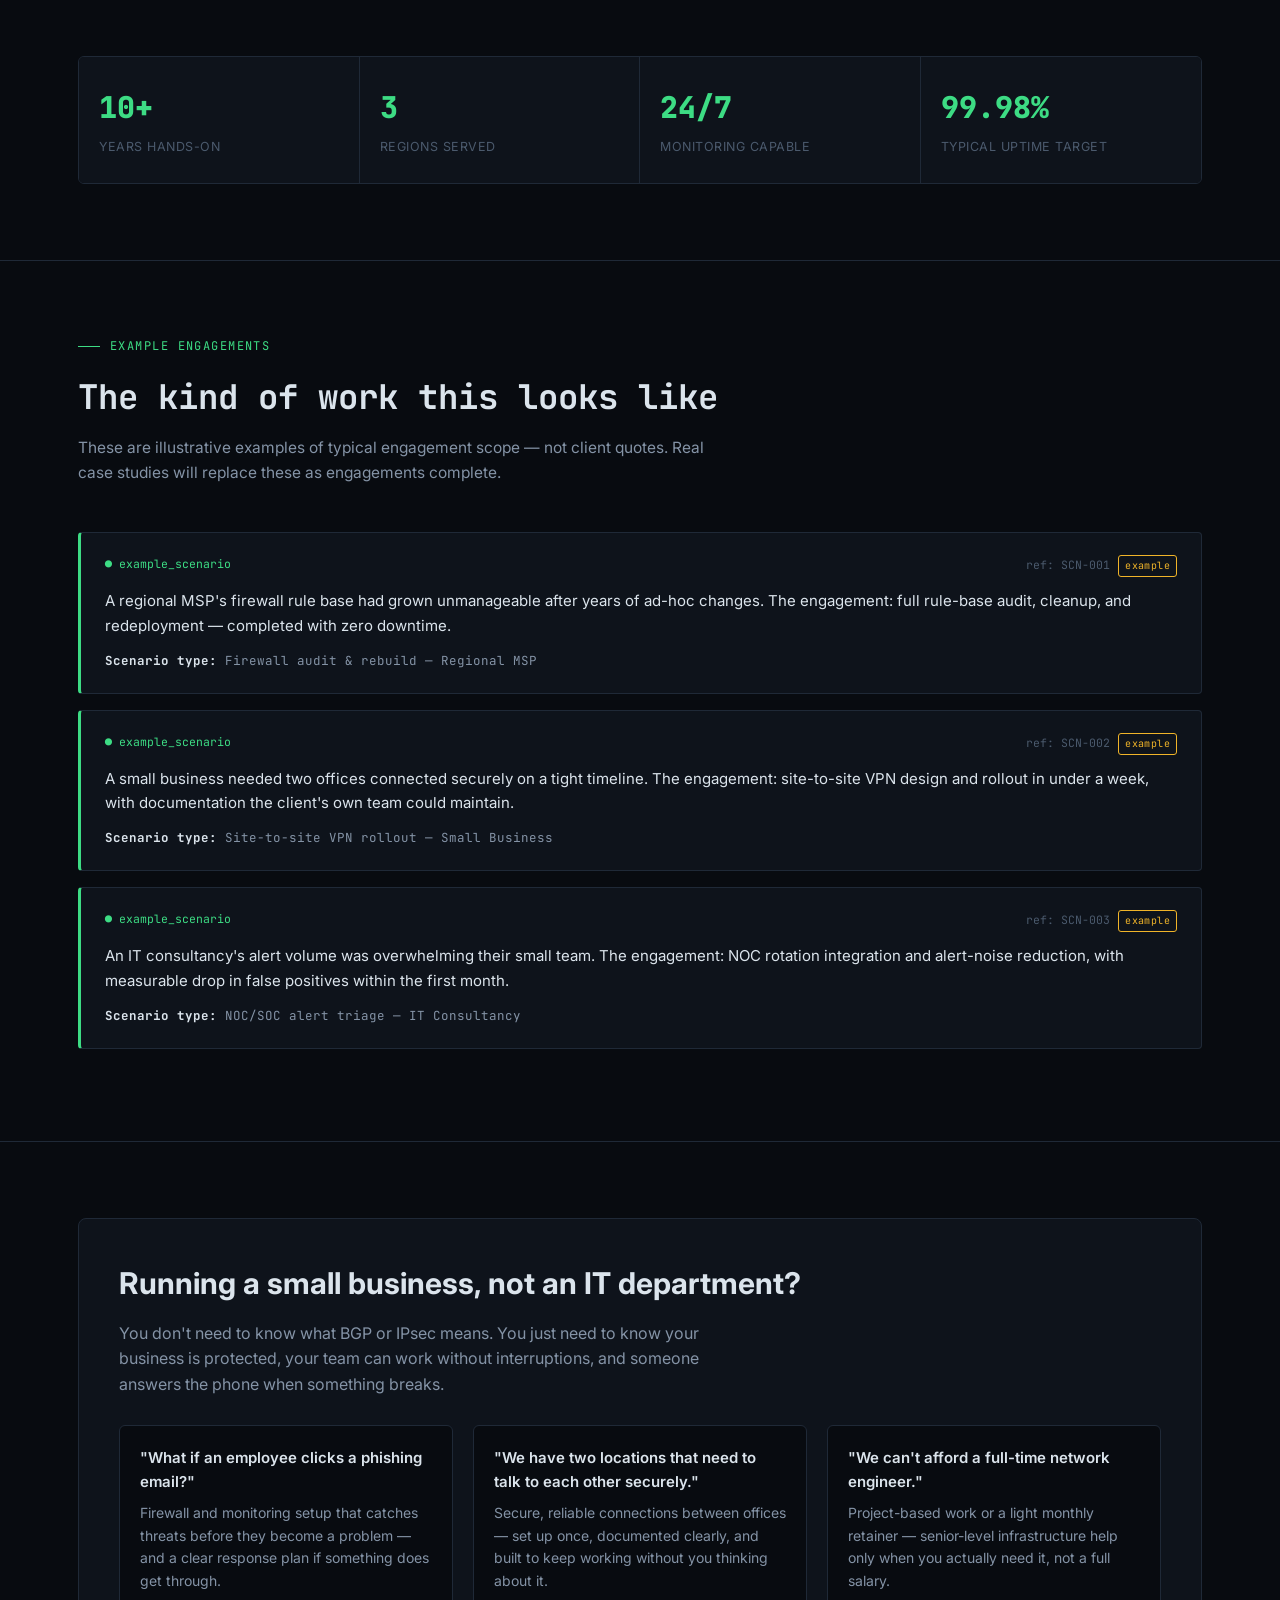
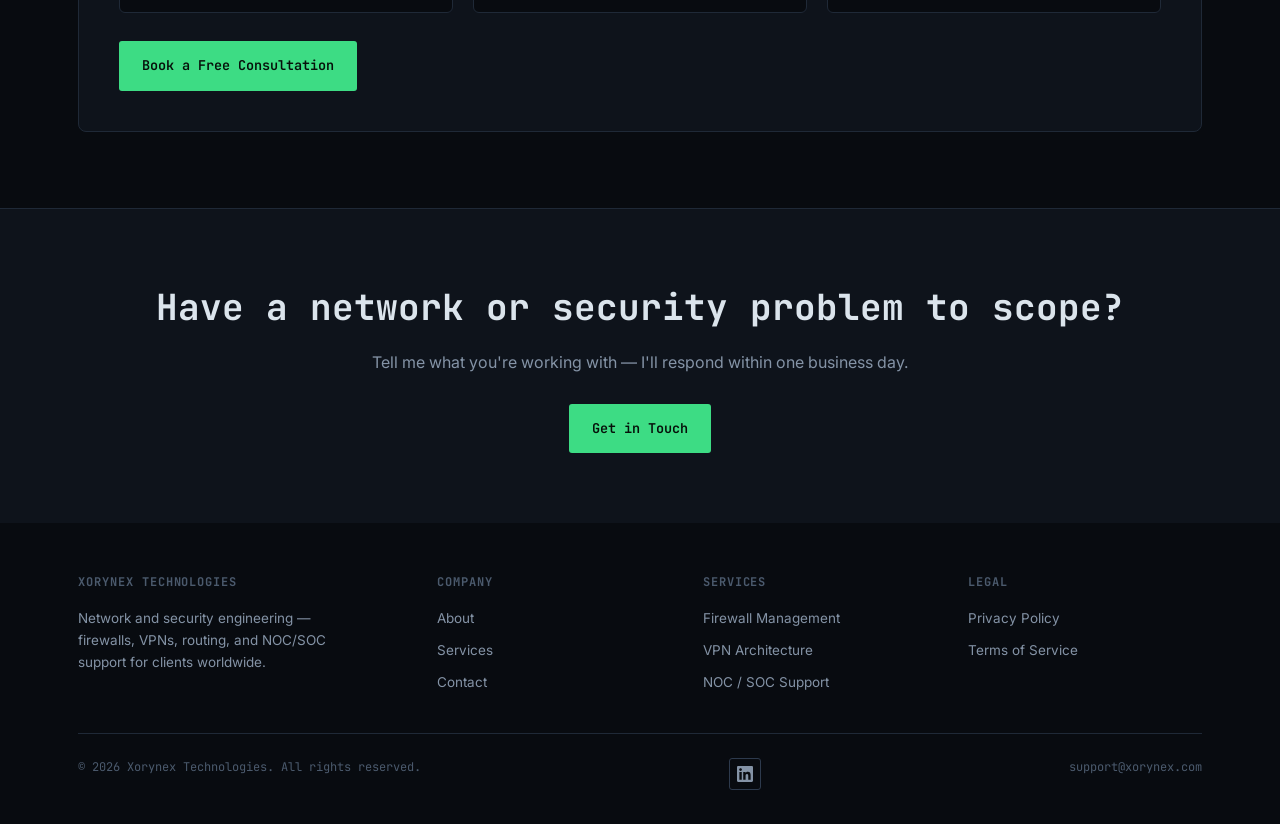
==== commit 142f8172: "Add files via upload" ====
--- a/index.html
+++ b/index.html
@@ -3,423 +3,255 @@
 <head>
 <meta charset="UTF-8">
 <meta name="viewport" content="width=device-width, initial-scale=1.0">
-<title>Suraj Netsec Solution — Network &amp; Security Engineering</title>
-<link rel="preconnect" href="https://fonts.googleapis.com">
-<link href="https://fonts.googleapis.com/css2?family=IBM+Plex+Mono:wght@400;500;600;700&family=IBM+Plex+Sans:wght@400;500;600;700&display=swap" rel="stylesheet">
-<style>
-  :root{
-    --bg: #0A0E14;
-    --panel: #0F1520;
-    --panel-2: #131A26;
-    --line: #1E2733;
-    --text: #E6EDF3;
-    --muted: #7C8B9C;
-    --blue: #3B82C4;
-    --blue-bright: #5FA8E8;
-    --green: #3DDC84;
-    --amber: #E8A33D;
-    --mono: 'IBM Plex Mono', monospace;
-    --sans: 'IBM Plex Sans', sans-serif;
-  }
-  *{margin:0;padding:0;box-sizing:border-box;}
-  html{scroll-behavior:smooth;}
-  body{
-    background:var(--bg);
-    color:var(--text);
-    font-family:var(--sans);
-    line-height:1.6;
-    -webkit-font-smoothing:antialiased;
-  }
-  @media (prefers-reduced-motion: reduce){
-    *{animation-duration:0.01ms !important; animation-iteration-count:1 !important; transition-duration:0.01ms !important;}
-  }
-
-  a{color:var(--blue-bright); text-decoration:none;}
-  a:focus-visible, button:focus-visible{outline:2px solid var(--blue-bright); outline-offset:3px;}
-
-  .wrap{max-width:1080px; margin:0 auto; padding:0 28px;}
-
-  /* ---------- Status bar ---------- */
-  .statusbar{
-    border-bottom:1px solid var(--line);
-    background:var(--panel);
-    font-family:var(--mono);
-    font-size:12px;
-    color:var(--muted);
-    position:sticky; top:0; z-index:50;
-  }
-  .statusbar .wrap{
-    display:flex; justify-content:space-between; align-items:center;
-    padding-top:10px; padding-bottom:10px; gap:16px; flex-wrap:wrap;
-  }
-  .statusbar .dot{
-    display:inline-block; width:8px; height:8px; border-radius:50%;
-    background:var(--green); margin-right:8px;
-    box-shadow:0 0 8px var(--green);
-    animation:pulse 2s ease-in-out infinite;
-  }
-  @keyframes pulse{0%,100%{opacity:1;} 50%{opacity:0.4;}}
-  .statusbar .items{display:flex; gap:24px; flex-wrap:wrap;}
-  .statusbar .items span b{color:var(--text); font-weight:500;}
-
-  /* ---------- Nav ---------- */
-  nav{
-    border-bottom:1px solid var(--line);
-    background:rgba(10,14,20,0.9);
-    backdrop-filter: blur(6px);
-    position:sticky; top:33px; z-index:49;
-  }
-  nav .wrap{display:flex; justify-content:space-between; align-items:center; height:60px;}
-  .brand{font-family:var(--mono); font-weight:600; font-size:15px; letter-spacing:0.5px; color:var(--text);}
-  .brand span{color:var(--blue-bright);}
-  .navlinks{display:flex; gap:28px; font-size:14px; font-weight:500;}
-  .navlinks a{color:var(--muted);}
-  .navlinks a:hover{color:var(--text);}
-  .navlinks{display:none;}
-  @media(min-width:720px){.navlinks{display:flex;}}
-
-  /* ---------- Hero ---------- */
-  .hero{padding:88px 0 72px; border-bottom:1px solid var(--line);}
-  .eyebrow{
-    font-family:var(--mono); font-size:12px; color:var(--green);
-    letter-spacing:1.5px; margin-bottom:20px; display:flex; align-items:center; gap:8px;
-  }
-  .eyebrow::before{content:'●'; font-size:9px;}
-  h1{
-    font-size:clamp(32px,5vw,52px); font-weight:700; letter-spacing:-1px;
-    line-height:1.1; max-width:820px; color:var(--text);
-  }
-  h1 .accent{color:var(--blue-bright);}
-  .lede{
-    font-size:18px; color:var(--muted); max-width:600px; margin-top:22px;
-  }
-  .terminal{
-    margin-top:36px; background:var(--panel); border:1px solid var(--line); border-radius:6px;
-    max-width:640px; overflow:hidden;
-  }
-  .terminal-head{
-    display:flex; gap:6px; padding:10px 14px; border-bottom:1px solid var(--line); background:var(--panel-2);
-  }
-  .terminal-head i{width:10px; height:10px; border-radius:50%; display:inline-block;}
-  .terminal-head i:nth-child(1){background:#E8635F;}
-  .terminal-head i:nth-child(2){background:#E8A33D;}
-  .terminal-head i:nth-child(3){background:#3DDC84;}
-  .terminal-body{
-    padding:18px 16px; font-family:var(--mono); font-size:13.5px; color:var(--green); min-height:96px;
-  }
-  .terminal-body .prompt{color:var(--blue-bright);}
-  .terminal-body .cursor{display:inline-block; width:8px; height:14px; background:var(--green); vertical-align:middle; animation:blink 1s step-end infinite; margin-left:2px;}
-  @keyframes blink{50%{opacity:0;}}
-
-  .cta-row{margin-top:34px; display:flex; gap:14px; flex-wrap:wrap;}
-  .btn{
-    font-family:var(--mono); font-size:13px; font-weight:600; letter-spacing:0.4px;
-    padding:13px 22px; border-radius:4px; display:inline-block; transition:all 0.15s ease;
-  }
-  .btn-primary{background:var(--blue); color:#fff; border:1px solid var(--blue);}
-  .btn-primary:hover{background:var(--blue-bright); border-color:var(--blue-bright);}
-  .btn-ghost{border:1px solid var(--line); color:var(--text);}
-  .btn-ghost:hover{border-color:var(--blue); color:var(--blue-bright);}
-
-  /* ---------- Section shared ---------- */
-  section{padding:64px 0; border-bottom:1px solid var(--line);}
-  .section-head{margin-bottom:40px;}
-  .tag{
-    font-family:var(--mono); font-size:12px; color:var(--muted); letter-spacing:1.5px;
-    margin-bottom:10px; text-transform:uppercase;
-  }
-  h2{font-size:28px; font-weight:700; letter-spacing:-0.5px;}
-  .section-desc{color:var(--muted); max-width:600px; margin-top:12px; font-size:15.5px;}
-
-  /* ---------- About ---------- */
-  .about-grid{display:grid; grid-template-columns:1fr; gap:36px;}
-  @media(min-width:820px){.about-grid{grid-template-columns:1.3fr 1fr;}}
-  .about-text p{color:var(--muted); margin-bottom:16px; font-size:15.5px;}
-  .about-text strong{color:var(--text); font-weight:600;}
-  .stack-panel{
-    background:var(--panel); border:1px solid var(--line); border-radius:6px; padding:22px;
-  }
-  .stack-panel .ph{font-family:var(--mono); font-size:12px; color:var(--muted); margin-bottom:14px; letter-spacing:1px;}
-  .stack-list{list-style:none; display:flex; flex-direction:column; gap:10px;}
-  .stack-list li{
-    display:flex; justify-content:space-between; font-family:var(--mono); font-size:13px;
-    border-bottom:1px dashed var(--line); padding-bottom:10px;
-  }
-  .stack-list li:last-child{border-bottom:none; padding-bottom:0;}
-  .stack-list .lvl{color:var(--green);}
-
-  /* ---------- Services ---------- */
-  .services-grid{display:grid; grid-template-columns:1fr; gap:1px; background:var(--line); border:1px solid var(--line); border-radius:6px; overflow:hidden;}
-  @media(min-width:720px){.services-grid{grid-template-columns:1fr 1fr;}}
-  .svc{background:var(--panel); padding:26px;}
-  .svc-id{font-family:var(--mono); font-size:11px; color:var(--blue-bright); letter-spacing:1px; margin-bottom:10px;}
-  .svc h3{font-size:17px; font-weight:600; margin-bottom:10px;}
-  .svc p{color:var(--muted); font-size:14px;}
-
-  /* ---------- Engagement ---------- */
-  .eng-grid{display:grid; grid-template-columns:1fr; gap:20px;}
-  @media(min-width:720px){.eng-grid{grid-template-columns:repeat(3,1fr);}}
-  .eng-card{
-    border:1px solid var(--line); border-radius:6px; padding:24px; background:var(--panel);
-    position:relative;
-  }
-  .eng-card.featured{border-color:var(--blue);}
-  .eng-card .badge{
-    position:absolute; top:-11px; right:16px; background:var(--blue); color:#fff;
-    font-family:var(--mono); font-size:10px; padding:3px 10px; border-radius:3px; letter-spacing:0.5px;
-  }
-  .eng-card h3{font-size:16px; margin-bottom:8px;}
-  .eng-card .price{font-family:var(--mono); color:var(--blue-bright); font-size:14px; margin-bottom:14px;}
-  .eng-card ul{list-style:none; display:flex; flex-direction:column; gap:8px;}
-  .eng-card li{font-size:13.5px; color:var(--muted); padding-left:18px; position:relative;}
-  .eng-card li::before{content:'›'; position:absolute; left:0; color:var(--green);}
-
-  /* ---------- Contact ---------- */
-  .contact-panel{
-    background:var(--panel); border:1px solid var(--line); border-radius:6px; padding:36px;
-    display:grid; grid-template-columns:1fr; gap:28px;
-  }
-  @media(min-width:720px){.contact-panel{grid-template-columns:1fr 1fr;}}
-  .contact-panel h3{font-size:20px; margin-bottom:10px;}
-  .contact-panel p{color:var(--muted); font-size:14.5px; margin-bottom:20px;}
-  .contact-list{list-style:none; font-family:var(--mono); font-size:13.5px; display:flex; flex-direction:column; gap:12px;}
-  .contact-list li{display:flex; justify-content:space-between; border-bottom:1px dashed var(--line); padding-bottom:12px;}
-  .contact-list span.k{color:var(--muted);}
-
-  footer{padding:28px 0; font-family:var(--mono); font-size:12px; color:var(--muted);}
-  footer .wrap{display:flex; justify-content:space-between; flex-wrap:wrap; gap:10px;}
-</style>
+<title>Xorynex Technologies — Network & Security Engineering</title>
+<meta name="description" content="Freelance network and security engineering: firewall management, VPN architecture, routing & switching, NOC/SOC support, and cloud infrastructure for MSPs and small businesses worldwide.">
+<link rel="stylesheet" href="style.css">
 </head>
 <body>
 
-<div class="statusbar">
-  <div class="wrap">
-    <div><span class="dot"></span><b>SYSTEM STATUS:</b> AVAILABLE FOR ENGAGEMENTS</div>
-    <div class="items">
-      <span><b>UPTIME</b> 24/7 monitoring capable</span>
-      <span><b>REGION</b> IN / US / EU / MEA</span>
-      <span id="clock"><b>LOCAL TIME</b> --:--:--</span>
-    </div>
+<div class="ticker">
+  <div class="ticker__track">
+  
+    <span class="ok">● firewall.policy: enforced</span>
+    <span class="data">vpn.tunnels: monitored</span>
+    <span class="ok">● noc.monitoring: active</span>
+    <span class="warn">soc.alerts: triaged</span>
+    <span class="ok">● bgp.sessions: established</span>
+    <span class="data">clients: US · EU · MENA</span>
+    <span class="ok">● status: accepting new engagements</span>
+    <span class="ok">● firewall.policy: enforced</span>
+    <span class="data">vpn.tunnels: monitored</span>
+    <span class="ok">● noc.monitoring: active</span>
+    <span class="warn">soc.alerts: triaged</span>
+    <span class="ok">● bgp.sessions: established</span>
   </div>
 </div>
 
-<nav>
-  <div class="wrap">
-    <div class="brand">surajnetsec<span>_</span>solution</div>
-    <div class="navlinks">
-      <a href="#about">About</a>
-      <a href="#services">Services</a>
-      <a href="#engagement">Engagement</a>
-      <a href="#contact">Contact</a>
-    </div>
-  </div>
-</nav>
-
-<header class="hero">
-  <div class="wrap">
-    <div class="eyebrow">NETWORK &amp; SECURITY ENGINEERING · FREELANCE / MSP</div>
-    <h1>Enterprise-grade network security,<br> without the <span class="accent">enterprise overhead.</span></h1>
-    <p class="lede">I design, secure, and operate firewalls, VPNs, and network infrastructure for businesses that need senior-level expertise on demand — not a full-time hire.</p>
-
-    <div class="terminal">
-      <div class="terminal-head"><i></i><i></i><i></i></div>
-      <div class="terminal-body" id="termBody"></div>
-    </div>
-
-    <div class="cta-row">
-      <a href="#contact" class="btn btn-primary">Request a Consultation</a>
-      <a href="#services" class="btn btn-ghost">View Services</a>
-    </div>
+<header class="site">
+  <div class="wrap nav">
+    <a href="index.html" class="brand">
+      <span class="brand__dot"></span>
+      <span>Xorynex Technologies<small>Infrastructure &amp; Security Consulting</small></span>
+    </a>
+    <nav class="nav__links">
+      <a href="index.html" class="current">Home</a>
+      <a href="services.html">Services</a>
+      <a href="about.html">About</a>
+      <a href="contact.html">Contact</a>
+      <a href="contact.html" class="nav__cta">Book Consultation</a>
+    </nav>
+    <button class="nav__toggle" aria-label="Toggle menu">☰ menu</button>
   </div>
 </header>
 
-<section id="about">
+<main>
+
+  <section class="hero" style="border-bottom:1px solid var(--line);">
+    <div class="wrap hero__grid">
+      <div>
+        <div class="eyebrow">Independent Network &amp; Security Engineer</div>
+        <h1>Infrastructure that stays <span class="accent">up.</span><br>Perimeters that stay <span class="accent">closed.</span></h1>
+        <p class="lead">Freelance firewall, VPN, and routing engineering for MSPs, MSSPs, and small businesses across the US, Europe, and the Middle East — built and monitored by an engineer who's run production NOC/SOC floors.</p>
+        <div class="btn-row">
+          <a href="contact.html" class="btn btn--primary">Book a Consultation</a>
+          <a href="services.html" class="btn btn--ghost">View Services</a>
+        </div>
+      </div>
+      <div class="console reveal">
+        <div class="console__bar">
+          <span style="background:#ef5b5b"></span><span style="background:#f0b429"></span><span style="background:#3ddc84"></span>
+
+
+        </div>
+        <div class="console__body">
+          <div class="row"><span class="k">firewall_engine</span><span class="v ok">PAN-OS · active</span></div>
+          <div class="row"><span class="k">vpn_stack</span><span class="v ok">IPsec / SSL · stable</span></div>
+          <div class="row"><span class="k">routing</span><span class="v ok">BGP / OSPF · converged</span></div>
+          <div class="row"><span class="k">monitoring</span><span class="v ok">24/7 NOC/SOC watch</span></div>
+          <div class="row"><span class="k">cloud</span><span class="v ok">AWS / Azure ready</span></div>
+          <div class="cursor-line">$ ready for new engagement</div>
+        </div>
+      </div>
+    </div>
+  </section>
+
+  <section>
+    <div class="wrap">
+      <div class="section-head reveal">
+        <div class="eyebrow">Core Capabilities</div>
+        <h2>What I handle end to end</h2>
+        <p>From perimeter policy to cloud-connected branch offices — scoped, documented, and handed off cleanly.</p>
+      </div>
+      <div class="grid-3">
+        <div class="card reveal">
+          <div class="card__index"><span class="dot"></span>01 / firewall</div>
+          <h3>Firewall Management</h3>
+          <p>Palo Alto &amp; PAN-OS policy design, hardening, and ongoing rule-base cleanup.</p>
+          <a href="services.html#firewall" class="more">View details →</a>
+        </div>
+        <div class="card reveal">
+          <div class="card__index"><span class="dot"></span>02 / vpn</div>
+          <h3>VPN Architecture</h3>
+          <p>Site-to-site IPsec and remote-access SSL VPN, built for reliability and least-privilege access.</p>
+          <a href="services.html#vpn" class="more">View details →</a>
+        </div>
+        <div class="card reveal">
+          <div class="card__index"><span class="dot"></span>03 / routing</div>
+          <h3>Routing &amp; Switching</h3>
+          <p>BGP/OSPF design, VLAN segmentation, and multi-site connectivity that scales.</p>
+          <a href="services.html#routing" class="more">View details →</a>
+        </div>
+        <div class="card reveal">
+          <div class="card__index"><span class="dot"></span>04 / noc-soc</div>
+          <h3>NOC / SOC Support</h3>
+          <p>Monitoring, alert triage, and incident response coverage for lean IT teams.</p>
+          <a href="services.html#noc-soc" class="more">View details →</a>
+        </div>
+        <div class="card reveal">
+          <div class="card__index"><span class="dot"></span>05 / cloud</div>
+          <h3>Cloud Infrastructure</h3>
+          <p>Secure connectivity and network design across AWS and Azure environments.</p>
+          <a href="services.html#cloud" class="more">View details →</a>
+        </div>
+        <div class="card reveal">
+          <div class="card__index"><span class="dot"></span>06 / consulting</div>
+          <h3>Ongoing Consulting</h3>
+          <p>Retainer-based advisory for MSPs and small businesses without a full-time network engineer.</p>
+          <a href="services.html#consulting" class="more">View details →</a>
+        </div>
+      </div>
+    </div>
+  </section>
+
+  <section>
+    <div class="wrap">
+      <div class="stats reveal">
+        <div class="stat"><div class="num">10+</div><div class="label">Years hands-on</div></div>
+        <div class="stat"><div class="num">3</div><div class="label">Regions served</div></div>
+        <div class="stat"><div class="num">24/7</div><div class="label">Monitoring capable</div></div>
+        <div class="stat"><div class="num">99.98%</div><div class="label">Typical uptime target</div></div>
+      </div>
+    </div>
+  </section>
+
+  <section>
+    <div class="wrap">
+      <div class="section-head reveal">
+        <div class="eyebrow">Example Engagements</div>
+        <h2>The kind of work this looks like</h2>
+        <p>These are illustrative examples of typical engagement scope — not client quotes. Real case studies will replace these as engagements complete.</p>
+      </div>
+
+      <div class="log-entry reveal">
+        <div class="log-entry__meta">
+          <span class="status">● example_scenario</span>
+          <span>ref: SCN-001<span class="placeholder-tag">example</span></span>
+        </div>
+        <p class="quote">A regional MSP's firewall rule base had grown unmanageable after years of ad-hoc changes. The engagement: full rule-base audit, cleanup, and redeployment — completed with zero downtime.</p>
+        <div class="log-entry__author"><strong>Scenario type:</strong> Firewall audit &amp; rebuild — Regional MSP</div>
+      </div>
+
+      <div class="log-entry reveal">
+        <div class="log-entry__meta">
+          <span class="status">● example_scenario</span>
+          <span>ref: SCN-002<span class="placeholder-tag">example</span></span>
+        </div>
+        <p class="quote">A small business needed two offices connected securely on a tight timeline. The engagement: site-to-site VPN design and rollout in under a week, with documentation the client's own team could maintain.</p>
+        <div class="log-entry__author"><strong>Scenario type:</strong> Site-to-site VPN rollout — Small Business</div>
+      </div>
+
+      <div class="log-entry reveal">
+        <div class="log-entry__meta">
+          <span class="status">● example_scenario</span>
+          <span>ref: SCN-003<span class="placeholder-tag">example</span></span>
+        </div>
+        <p class="quote">An IT consultancy's alert volume was overwhelming their small team. The engagement: NOC rotation integration and alert-noise reduction, with measurable drop in false positives within the first month.</p>
+        <div class="log-entry__author"><strong>Scenario type:</strong> NOC/SOC alert triage — IT Consultancy</div>
+      </div>
+    </div>
+  </section>
+
+  <section>
+    <div class="wrap">
+      <div class="plain-panel reveal">
+        <h2>Running a small business, not an IT department?</h2>
+        <p class="intro">You don't need to know what BGP or IPsec means. You just need to know your business is protected, your team can work without interruptions, and someone answers the phone when something breaks.</p>
+        <div class="plain-grid">
+          <div class="plain-item">
+            <p class="q">"What if an employee clicks a phishing email?"</p>
+            <p>Firewall and monitoring setup that catches threats before they become a problem — and a clear response plan if something does get through.</p>
+          </div>
+          <div class="plain-item">
+            <p class="q">"We have two locations that need to talk to each other securely."</p>
+            <p>Secure, reliable connections between offices — set up once, documented clearly, and built to keep working without you thinking about it.</p>
+          </div>
+          <div class="plain-item">
+            <p class="q">"We can't afford a full-time network engineer."</p>
+            <p>Project-based work or a light monthly retainer — senior-level infrastructure help only when you actually need it, not a full salary.</p>
+          </div>
+        </div>
+        <div class="btn-row" style="margin-top:28px;">
+          <a href="contact.html" class="btn btn--primary">Book a Free Consultation</a>
+        </div>
+      </div>
+    </div>
+  </section>
+
+  <section class="cta-band" style="border-bottom:none;">
+    <div class="wrap">
+      <h2>Have a network or security problem to scope?</h2>
+      <p>Tell me what you're working with — I'll respond within one business day.</p>
+      <div class="btn-row"><a href="contact.html" class="btn btn--primary">Get in Touch</a></div>
+    </div>
+  </section>
+
+</main>
+
+<footer class="site">
   <div class="wrap">
-    <div class="about-grid">
-      <div class="about-text">
-        <div class="tag">// About</div>
-        <h2>Hands-on engineering, not slideware.</h2>
-        <p style="margin-top:18px;">I'm <strong>Suraj</strong>, a network and security engineer with a data center background, now working independently as <strong>Suraj Netsec Consulting</strong>. Before going independent, my work centered on the systems that keep enterprise networks running and defended — firewalls, VPN tunnels, routing tables, and the NOC/SOC processes that catch problems before they become incidents.</p>
-        <p>Today I bring that same operational discipline to businesses that don't have — or don't yet need — a full internal security team. Clients get direct access to the engineer doing the work, not a ticket queue.</p>
-        <p>I work with small businesses, MSPs, and IT managers across <strong>India, the US, Europe, and the Middle East</strong>, remotely and on a project or retainer basis.</p>
-      </div>
-      <div class="stack-panel">
-        <div class="ph">$ cat core_competencies.log</div>
-        <ul class="stack-list">
-          <li><span>Firewall Management</span><span class="lvl">Palo Alto / PAN-OS</span></li>
-          <li><span>VPN Architecture</span><span class="lvl">IPsec / SSL VPN</span></li>
-          <li><span>Routing &amp; Switching</span><span class="lvl">BGP / OSPF / VLANs</span></li>
-          <li><span>Operations</span><span class="lvl">NOC / SOC Support</span></li>
-          <li><span>Infrastructure</span><span class="lvl">Cloud (AWS/Azure)</span></li>
+    <div class="footer__grid">
+      <div class="footer__col">
+        <h4>Xorynex Technologies</h4>
+        <p>Network and security engineering — firewalls, VPNs, routing, and NOC/SOC support for clients worldwide.</p>
+      </div>
+      <div class="footer__col">
+        <h4>Company</h4>
+        <ul>
+          <li><a href="about.html">About</a></li>
+          <li><a href="services.html">Services</a></li>
+          <li><a href="contact.html">Contact</a></li>
         </ul>
       </div>
-    </div>
-  </div>
-</section>
-
-<section id="services">
-  <div class="wrap">
-    <div class="section-head">
-      <div class="tag">// Services</div>
-      <h2>What I handle</h2>
-      <p class="section-desc">Focused, senior-level engineering across the layers that keep a network secure and available.</p>
-    </div>
-    <div class="services-grid">
-      <div class="svc">
-        <div class="svc-id">SVC / FW</div>
-        <h3>Firewall Management</h3>
-        <p>Deployment, policy tuning, and ongoing management of Palo Alto and other next-gen firewalls — from initial hardening to day-to-day rule audits.</p>
-      </div>
-      <div class="svc">
-        <div class="svc-id">SVC / VPN</div>
-        <h3>VPN Architecture</h3>
-        <p>Site-to-site and remote-access VPN design using IPsec and SSL VPN, built for reliability across distributed offices and remote teams.</p>
-      </div>
-      <div class="svc">
-        <div class="svc-id">SVC / RTG</div>
-        <h3>Routing &amp; Switching</h3>
-        <p>BGP and OSPF routing design, VLAN segmentation, and switch configuration for stable, scalable network infrastructure.</p>
-      </div>
-      <div class="svc">
-        <div class="svc-id">SVC / OPS</div>
-        <h3>NOC / SOC Support</h3>
-        <p>Monitoring, alert triage, and incident response support — an extra set of experienced eyes on your network, on the hours you need.</p>
-      </div>
-      <div class="svc">
-        <div class="svc-id">SVC / CLD</div>
-        <h3>Cloud Infrastructure</h3>
-        <p>Secure cloud network design and migration support across AWS and Azure, aligned with the same standards used on-prem.</p>
-      </div>
-      <div class="svc">
-        <div class="svc-id">SVC / AUD</div>
-        <h3>Security Audits</h3>
-        <p>A structured review of your firewall rules, VPN posture, and network segmentation, with a prioritized list of fixes — not just findings.</p>
-      </div>
-    </div>
-  </div>
-</section>
-
-<section id="engagement">
-  <div class="wrap">
-    <div class="section-head">
-      <div class="tag">// Engagement Models</div>
-      <h2>How we can work together</h2>
-      <p class="section-desc">Pick the model that fits — all include direct access, no account managers in between.</p>
-    </div>
-    <div class="eng-grid">
-      <div class="eng-card">
-        <h3>Project-Based</h3>
-        <div class="price">Fixed scope</div>
+      <div class="footer__col">
+        <h4>Services</h4>
         <ul>
-          <li>Firewall or VPN deployment</li>
-          <li>Network redesign or migration</li>
-          <li>One-time security audit</li>
-          <li>Clear deliverables &amp; timeline</li>
+          <li><a href="services.html#firewall">Firewall Management</a></li>
+          <li><a href="services.html#vpn">VPN Architecture</a></li>
+          <li><a href="services.html#noc-soc">NOC / SOC Support</a></li>
         </ul>
       </div>
-      <div class="eng-card featured">
-        <span class="badge">MOST COMMON</span>
-        <h3>Monthly Retainer</h3>
-        <div class="price">Ongoing support</div>
+      <div class="footer__col">
+        <h4>Legal</h4>
         <ul>
-          <li>Firewall &amp; VPN management</li>
-          <li>NOC/SOC monitoring support</li>
-          <li>Priority response window</li>
-          <li>Monthly health reporting</li>
+          <li><a href="privacy.html">Privacy Policy</a></li>
+          <li><a href="terms.html">Terms of Service</a></li>
         </ul>
       </div>
-      <div class="eng-card">
-        <h3>Advisory / On-Call</h3>
-        <div class="price">As-needed</div>
-        <ul>
-          <li>Architecture review</li>
-          <li>Incident response backup</li>
-          <li>Second opinion on designs</li>
-          <li>Pay-as-you-go hours</li>
-        </ul>
-      </div>
-    </div>
-  </div>
-</section>
-
-<section id="contact" style="border-bottom:none;">
-  <div class="wrap">
-    <div class="section-head">
-      <div class="tag">// Contact</div>
-      <h2>Let's talk about your network</h2>
-      <p class="section-desc">Reach out with a short description of what you need — most initial replies go out within one business day.</p>
-    </div>
-    <div class="contact-panel">
-      <div>
-        <h3>Start a conversation</h3>
-        <p>Whether it's a one-time audit, a VPN rollout, or ongoing NOC support, tell me what you're working with and I'll follow up with next steps.</p>
-        <a href="mailto:networksecsolution@gmail.com" class="btn btn-primary">networksecsolution@gmail.com</a>
-      </div>
-      <div>
-        <div class="ph" style="font-family:var(--mono); font-size:12px; color:var(--muted); margin-bottom:14px;">$ whois surajnetsec</div>
-        <ul class="contact-list">
-          <li><span class="k">Website</span><span>surajnetsec-solution.vercel.app/</span></li>
-          <li><span class="k">LinkedIn</span><span>www.linkedin.com/in/surajnetsec-solution</span></li>
-          <li><span class="k">Availability</span><span style="color:var(--green);">Open — new clients</span></li>
-          <li><span class="k">Regions</span><span>IN · US · EU · MEA</span></li>
-        </ul>
-      </div>
-    </div>
-  </div>
-</section>
-
-<footer>
-  <div class="wrap">
-    <div>© <span id="year"></span> Suraj Netsec Consulting. All rights reserved.</div>
-    <div>Built for reliability, not just uptime.</div>
+    </div>
+    <div class="footer__bottom">
+      <span>© 2026 Xorynex Technologies. All rights reserved.</span>
+      <div class="footer__social">
+        <a href="https://www.linkedin.com/company/xorynex-technologies" target="_blank" rel="noopener noreferrer" aria-label="LinkedIn">
+          <svg viewBox="0 0 24 24" fill="currentColor">
+            <path d="M20.447 20.452h-3.554v-5.569c0-1.328-.027-3.037-1.852-3.037-1.853 0-2.136 1.445-2.136 2.939v5.667H9.351V9h3.414v1.561h.046c.477-.9 1.637-1.85 3.37-1.85 3.601 0 4.267 2.37 4.267 5.455v6.286zM5.337 7.433c-1.144 0-2.063-.926-2.063-2.065 0-1.138.92-2.063 2.063-2.063 1.14 0 2.064.925 2.064 2.063 0 1.139-.925 2.065-2.064 2.065zm1.782 13.019H3.555V9h3.564v11.452zM22.225 0H1.771C.792 0 0 .774 0 1.729v20.542C0 23.227.792 24 1.771 24h20.451C23.2 24 24 23.227 24 22.271V1.729C24 .774 23.2 0 22.222 0h.003z"/>
+          </svg>
+        </a>
+      </div>
+      <span>support@xorynex.com</span>
+    </div>
   </div>
 </footer>
 
-<script>
-  // Live clock
-  function tick(){
-    const el = document.getElementById('clock');
-    const now = new Date();
-    const t = now.toLocaleTimeString('en-GB');
-    el.innerHTML = '<b>LOCAL TIME</b> ' + t;
-  }
-  tick();
-  setInterval(tick, 1000);
-
-  document.getElementById('year').textContent = new Date().getFullYear();
-
-  // Terminal typing effect
-  const lines = [
-    { prompt: 'suraj@netsec:~$ ', text: 'whoami' },
-    { prompt: '', text: 'Network & Security Engineer — Firewalls, VPNs, Routing, Cloud' },
-    { prompt: 'suraj@netsec:~$ ', text: 'status --availability' },
-    { prompt: '', text: 'OPEN for new engagements — remote, worldwide' }
-  ];
-  const body = document.getElementById('termBody');
-  let li = 0, ci = 0;
-
-  function typeLine(){
-    if(li >= lines.length){
-      body.innerHTML += '<span class="cursor"></span>';
-      return;
-    }
-    const line = lines[li];
-    if(ci === 0){
-      body.innerHTML += '<div><span class="prompt">' + line.prompt + '</span><span class="typed"></span></div>';
-    }
-    const rows = body.querySelectorAll('.typed');
-    const current = rows[rows.length - 1];
-    if(ci < line.text.length){
-      current.textContent += line.text[ci];
-      ci++;
-      setTimeout(typeLine, line.prompt ? 28 : 14);
-    } else {
-      li++; ci = 0;
-      setTimeout(typeLine, 320);
-    }
-  }
-  typeLine();
-</script>
-
+<script src="script.js"></script>
 </body>
 </html>
--- a/style.css
+++ b/style.css
@@ -0,0 +1,752 @@
+/* ==========================================================================
+   Network Sec Solutions — NOC Console Design System
+   ========================================================================== */
+
+@import url('https://fonts.googleapis.com/css2?family=JetBrains+Mono:wght@400;500;600;700;800&family=Inter:wght@400;500;600;700&display=swap');
+
+:root {
+  /* Color tokens */
+  --bg-void:      #080b10;
+  --bg-panel:     #0e131b;
+  --bg-panel-alt: #131a24;
+  --line:         #1f2937;
+  --line-bright:  #2d3a4d;
+  --text-primary: #dbe4ec;
+  --text-dim:     #8493a6;
+  --text-faint:   #4b5a6d;
+  --signal:       #3ddc84;   /* healthy / online */
+  --signal-dim:   #1f6b45;
+  --alert:        #f0b429;   /* warning accent */
+  --critical:     #ef5b5b;   /* used sparingly */
+  --wire:         #4fd1d9;   /* secondary tech accent, links/data */
+
+  --font-mono: 'JetBrains Mono', ui-monospace, 'SFMono-Regular', monospace;
+  --font-sans: 'Inter', -apple-system, BlinkMacSystemFont, sans-serif;
+
+  --radius: 3px;
+  --max-w: 1180px;
+}
+
+* { box-sizing: border-box; }
+
+html { scroll-behavior: smooth; }
+
+body {
+  margin: 0;
+  background: var(--bg-void);
+  background-image:
+    linear-gradient(var(--line) 1px, transparent 1px),
+    linear-gradient(90deg, var(--line) 1px, transparent 1px);
+  background-size: 48px 48px;
+  background-attachment: fixed;
+  background-position: -1px -1px;
+  color: var(--text-primary);
+  font-family: var(--font-sans);
+  font-size: 16px;
+  line-height: 1.6;
+  -webkit-font-smoothing: antialiased;
+}
+
+a { color: inherit; text-decoration: none; }
+
+img { max-width: 100%; display: block; }
+
+.wrap {
+  max-width: var(--max-w);
+  margin: 0 auto;
+  padding: 0 28px;
+}
+
+::selection { background: var(--signal-dim); color: #fff; }
+
+/* Reduced motion */
+@media (prefers-reduced-motion: reduce) {
+  * { animation-duration: 0.001ms !important; animation-iteration-count: 1 !important; transition-duration: 0.001ms !important; scroll-behavior: auto !important; }
+}
+
+/* Focus visibility */
+a:focus-visible, button:focus-visible, input:focus-visible, textarea:focus-visible {
+  outline: 2px solid var(--signal);
+  outline-offset: 2px;
+}
+
+/* ==========================================================================
+   Status ticker (signature element)
+   ========================================================================== */
+
+.ticker {
+  background: #05070a;
+  border-bottom: 1px solid var(--line);
+  overflow: hidden;
+  white-space: nowrap;
+  font-family: var(--font-mono);
+  font-size: 12px;
+  color: var(--text-faint);
+  padding: 7px 0;
+}
+
+.ticker__track {
+  display: inline-block;
+  padding-left: 100%;
+  animation: ticker-scroll 38s linear infinite;
+}
+
+.ticker__track span { margin-right: 48px; }
+.ticker__track span.ok   { color: var(--signal); }
+.ticker__track span.warn { color: var(--alert); }
+.ticker__track span.data { color: var(--wire); }
+
+@keyframes ticker-scroll {
+  0%   { transform: translateX(0); }
+  100% { transform: translateX(-100%); }
+}
+
+/* ==========================================================================
+   Header / Nav
+   ========================================================================== */
+
+header.site {
+  border-bottom: 1px solid var(--line);
+  background: rgba(8, 11, 16, 0.88);
+  backdrop-filter: blur(6px);
+  position: sticky;
+  top: 0;
+  z-index: 50;
+}
+
+.nav {
+  display: flex;
+  align-items: center;
+  justify-content: space-between;
+  padding: 18px 0;
+}
+
+.brand {
+  display: flex;
+  align-items: center;
+  gap: 10px;
+  font-family: var(--font-mono);
+  font-weight: 700;
+  font-size: 16px;
+  letter-spacing: 0.02em;
+  color: var(--text-primary);
+}
+
+.brand__dot {
+  width: 9px;
+  height: 9px;
+  border-radius: 50%;
+  background: var(--signal);
+  box-shadow: 0 0 8px var(--signal);
+  flex-shrink: 0;
+}
+
+.brand small {
+  display: block;
+  font-family: var(--font-sans);
+  font-weight: 400;
+  font-size: 10.5px;
+  color: var(--text-faint);
+  letter-spacing: 0.08em;
+  text-transform: uppercase;
+  margin-top: 2px;
+}
+
+.nav__links {
+  display: flex;
+  align-items: center;
+  gap: 34px;
+  font-family: var(--font-mono);
+  font-size: 13px;
+}
+
+.nav__links a {
+  color: var(--text-dim);
+  transition: color 0.15s ease;
+  position: relative;
+}
+.nav__links a:hover { color: var(--text-primary); }
+.nav__links a.current { color: var(--signal); }
+
+.nav__cta {
+  font-family: var(--font-mono);
+  font-size: 12.5px;
+  font-weight: 600;
+  color: var(--bg-void) !important;
+  background: var(--signal);
+  padding: 9px 16px;
+  border-radius: var(--radius);
+  transition: opacity 0.15s ease;
+}
+.nav__cta:hover { opacity: 0.85; }
+
+.nav__toggle {
+  display: none;
+  background: none;
+  border: 1px solid var(--line-bright);
+  color: var(--text-primary);
+  border-radius: var(--radius);
+  padding: 7px 10px;
+  font-family: var(--font-mono);
+  cursor: pointer;
+}
+
+@media (max-width: 820px) {
+  .nav__links { display: none; }
+  .nav__toggle { display: inline-block; }
+  .nav__links.open {
+    display: flex;
+    flex-direction: column;
+    position: absolute;
+    top: 100%;
+    left: 0;
+    right: 0;
+    background: var(--bg-panel);
+    border-bottom: 1px solid var(--line);
+    padding: 18px 28px;
+    gap: 16px;
+    z-index: 60;
+  }
+}
+
+/* ==========================================================================
+   Eyebrow / section labels
+   ========================================================================== */
+
+.eyebrow {
+  font-family: var(--font-mono);
+  font-size: 12px;
+  color: var(--signal);
+  letter-spacing: 0.12em;
+  text-transform: uppercase;
+  display: flex;
+  align-items: center;
+  gap: 10px;
+  margin-bottom: 14px;
+}
+
+.eyebrow::before {
+  content: '';
+  width: 22px;
+  height: 1px;
+  background: var(--signal);
+}
+
+/* ==========================================================================
+   Hero
+   ========================================================================== */
+
+.hero {
+  padding: 88px 0 72px;
+  border-bottom: 1px solid var(--line);
+}
+
+.hero__grid {
+  display: grid;
+  grid-template-columns: 1.15fr 0.85fr;
+  gap: 56px;
+  align-items: center;
+}
+
+@media (max-width: 900px) {
+  .hero__grid { grid-template-columns: 1fr; }
+}
+
+.hero h1 {
+  font-family: var(--font-mono);
+  font-size: clamp(32px, 5vw, 52px);
+  line-height: 1.12;
+  font-weight: 800;
+  margin: 0 0 20px;
+  letter-spacing: -0.01em;
+}
+
+.hero h1 .accent { color: var(--signal); }
+
+.hero p.lead {
+  font-size: 17px;
+  color: var(--text-dim);
+  max-width: 52ch;
+  margin: 0 0 30px;
+}
+
+.btn-row { display: flex; gap: 14px; flex-wrap: wrap; }
+
+.btn {
+  font-family: var(--font-mono);
+  font-size: 13.5px;
+  font-weight: 600;
+  padding: 13px 22px;
+  border-radius: var(--radius);
+  display: inline-flex;
+  align-items: center;
+  gap: 8px;
+  cursor: pointer;
+  border: 1px solid transparent;
+  transition: transform 0.12s ease, opacity 0.12s ease, border-color 0.12s ease;
+}
+.btn:hover { transform: translateY(-1px); }
+
+.btn--primary { background: var(--signal); color: #06110a; }
+.btn--primary:hover { opacity: 0.88; }
+
+.btn--ghost {
+  background: transparent;
+  color: var(--text-primary);
+  border-color: var(--line-bright);
+}
+.btn--ghost:hover { border-color: var(--signal); color: var(--signal); }
+
+/* Console panel graphic used in hero */
+.console {
+  background: var(--bg-panel);
+  border: 1px solid var(--line);
+  border-radius: 6px;
+  overflow: hidden;
+  box-shadow: 0 30px 60px -30px rgba(0,0,0,0.6);
+}
+
+.console__bar {
+  display: flex;
+  align-items: center;
+  gap: 7px;
+  padding: 10px 14px;
+  background: var(--bg-panel-alt);
+  border-bottom: 1px solid var(--line);
+}
+.console__bar span {
+  width: 9px; height: 9px; border-radius: 50%; background: var(--line-bright);
+}
+.console__bar .title {
+  margin-left: 8px;
+  font-family: var(--font-mono);
+  font-size: 11.5px;
+  color: var(--text-faint);
+}
+
+.console__body {
+  padding: 18px 20px;
+  font-family: var(--font-mono);
+  font-size: 13px;
+  color: var(--text-dim);
+}
+.console__body .row { display: flex; justify-content: space-between; padding: 7px 0; border-bottom: 1px dashed var(--line); }
+.console__body .row:last-child { border-bottom: none; }
+.console__body .row .k { color: var(--text-faint); }
+.console__body .row .v.ok { color: var(--signal); }
+.console__body .row .v.warn { color: var(--alert); }
+.console__body .cursor-line { margin-top: 12px; color: var(--signal); }
+.console__body .cursor-line::after {
+  content: '_';
+  animation: blink 1s step-end infinite;
+}
+@keyframes blink { 50% { opacity: 0; } }
+
+/* ==========================================================================
+   Sections generic
+   ========================================================================== */
+
+section { padding: 76px 0; border-bottom: 1px solid var(--line); }
+section:last-of-type { border-bottom: none; }
+
+.section-head { max-width: 640px; margin-bottom: 46px; }
+.section-head h2 {
+  font-family: var(--font-mono);
+  font-size: clamp(24px, 3.4vw, 34px);
+  margin: 0 0 12px;
+  font-weight: 700;
+}
+.section-head p { color: var(--text-dim); font-size: 15.5px; margin: 0; }
+
+/* ==========================================================================
+   Service cards
+   ========================================================================== */
+
+.grid-3 { display: grid; grid-template-columns: repeat(3, 1fr); gap: 20px; }
+.grid-2 { display: grid; grid-template-columns: repeat(2, 1fr); gap: 20px; }
+
+@media (max-width: 900px) { .grid-3 { grid-template-columns: 1fr 1fr; } }
+@media (max-width: 620px) { .grid-3, .grid-2 { grid-template-columns: 1fr; } }
+
+.card {
+  background: var(--bg-panel);
+  border: 1px solid var(--line);
+  border-radius: 6px;
+  padding: 26px 24px;
+  transition: border-color 0.15s ease, transform 0.15s ease;
+}
+.card:hover { border-color: var(--line-bright); transform: translateY(-2px); }
+
+.card__index {
+  font-family: var(--font-mono);
+  font-size: 11px;
+  color: var(--text-faint);
+  margin-bottom: 14px;
+  display: flex;
+  align-items: center;
+  gap: 8px;
+}
+.card__index .dot { width: 6px; height: 6px; border-radius: 50%; background: var(--signal); }
+
+.card h3 {
+  font-family: var(--font-mono);
+  font-size: 17px;
+  margin: 0 0 10px;
+  font-weight: 700;
+}
+
+.card p { color: var(--text-dim); font-size: 14.5px; margin: 0 0 14px; }
+
+.card ul {
+  list-style: none;
+  margin: 0;
+  padding: 0;
+  font-size: 13.5px;
+  color: var(--text-dim);
+  display: flex;
+  flex-direction: column;
+  gap: 6px;
+}
+.card ul li::before { content: '› '; color: var(--signal); font-family: var(--font-mono); }
+
+.card a.more {
+  display: inline-block;
+  margin-top: 16px;
+  font-family: var(--font-mono);
+  font-size: 12.5px;
+  color: var(--wire);
+}
+.card a.more:hover { text-decoration: underline; }
+
+/* ==========================================================================
+   Testimonials (client feedback log)
+   ========================================================================== */
+
+.log-entry {
+  background: var(--bg-panel);
+  border: 1px solid var(--line);
+  border-left: 3px solid var(--signal);
+  border-radius: 4px;
+  padding: 22px 24px;
+  margin-bottom: 16px;
+}
+
+.log-entry__meta {
+  font-family: var(--font-mono);
+  font-size: 11.5px;
+  color: var(--text-faint);
+  display: flex;
+  justify-content: space-between;
+  margin-bottom: 12px;
+  flex-wrap: wrap;
+  gap: 8px;
+}
+.log-entry__meta .status { color: var(--signal); }
+
+.log-entry p.quote {
+  font-size: 15px;
+  color: var(--text-primary);
+  margin: 0 0 12px;
+  line-height: 1.65;
+}
+
+.log-entry__author {
+  font-family: var(--font-mono);
+  font-size: 12.5px;
+  color: var(--text-dim);
+}
+.log-entry__author strong { color: var(--text-primary); }
+
+.placeholder-tag {
+  display: inline-block;
+  font-family: var(--font-mono);
+  font-size: 10px;
+  color: var(--alert);
+  border: 1px solid var(--alert);
+  border-radius: 3px;
+  padding: 2px 6px;
+  margin-left: 8px;
+  vertical-align: middle;
+  letter-spacing: 0.04em;
+}
+
+/* ==========================================================================
+   Stats strip
+   ========================================================================== */
+
+.stats {
+  display: grid;
+  grid-template-columns: repeat(4, 1fr);
+  border: 1px solid var(--line);
+  border-radius: 6px;
+  overflow: hidden;
+}
+@media (max-width: 700px) { .stats { grid-template-columns: 1fr 1fr; } }
+
+.stat {
+  padding: 26px 20px;
+  border-right: 1px solid var(--line);
+  background: var(--bg-panel);
+}
+.stat:last-child { border-right: none; }
+.stat .num {
+  font-family: var(--font-mono);
+  font-size: 30px;
+  font-weight: 800;
+  color: var(--signal);
+}
+.stat .label {
+  font-size: 12.5px;
+  color: var(--text-faint);
+  margin-top: 6px;
+  text-transform: uppercase;
+  letter-spacing: 0.04em;
+}
+
+/* ==========================================================================
+   Forms
+   ========================================================================== */
+
+.form-panel {
+  background: var(--bg-panel);
+  border: 1px solid var(--line);
+  border-radius: 6px;
+  padding: 34px;
+}
+
+.field { margin-bottom: 20px; }
+.field label {
+  display: block;
+  font-family: var(--font-mono);
+  font-size: 12.5px;
+  color: var(--text-dim);
+  margin-bottom: 8px;
+  text-transform: uppercase;
+  letter-spacing: 0.04em;
+}
+.field input, .field textarea, .field select {
+  width: 100%;
+  background: var(--bg-void);
+  border: 1px solid var(--line-bright);
+  border-radius: var(--radius);
+  color: var(--text-primary);
+  font-family: var(--font-sans);
+  font-size: 14.5px;
+  padding: 12px 14px;
+  transition: border-color 0.15s ease;
+}
+.field input:focus, .field textarea:focus, .field select:focus {
+  border-color: var(--signal);
+  outline: none;
+}
+.field textarea { resize: vertical; min-height: 130px; }
+
+.form-status {
+  font-family: var(--font-mono);
+  font-size: 13px;
+  margin-top: 16px;
+  display: none;
+  padding: 12px 14px;
+  border-radius: var(--radius);
+}
+.form-status.show { display: block; }
+.form-status.ok { background: rgba(61, 220, 132, 0.08); border: 1px solid var(--signal-dim); color: var(--signal); }
+.form-status.err { background: rgba(239, 91, 91, 0.08); border: 1px solid var(--critical); color: var(--critical); }
+
+/* ==========================================================================
+   Contact info cards
+   ========================================================================== */
+
+.contact-meta { display: flex; flex-direction: column; gap: 14px; }
+.contact-meta .item {
+  border: 1px solid var(--line);
+  border-radius: 6px;
+  padding: 18px 20px;
+  background: var(--bg-panel);
+}
+.contact-meta .item .k {
+  font-family: var(--font-mono);
+  font-size: 11px;
+  color: var(--text-faint);
+  text-transform: uppercase;
+  letter-spacing: 0.06em;
+  margin-bottom: 6px;
+}
+.contact-meta .item .v { font-size: 15px; color: var(--text-primary); }
+.contact-meta .item .v a { color: var(--wire); }
+
+/* ==========================================================================
+   CTA band
+   ========================================================================== */
+
+.cta-band {
+  text-align: center;
+  padding: 70px 0;
+  background: var(--bg-panel);
+}
+.cta-band h2 {
+  font-family: var(--font-mono);
+  font-size: clamp(24px, 3.6vw, 36px);
+  margin: 0 0 14px;
+}
+.cta-band p { color: var(--text-dim); margin: 0 0 28px; }
+.cta-band .btn-row { justify-content: center; }
+
+/* ==========================================================================
+   Footer
+   ========================================================================== */
+
+footer.site {
+  padding: 50px 0 34px;
+  font-size: 13.5px;
+}
+.footer__grid {
+  display: grid;
+  grid-template-columns: 1.4fr 1fr 1fr 1fr;
+  gap: 32px;
+  margin-bottom: 40px;
+}
+@media (max-width: 760px) { .footer__grid { grid-template-columns: 1fr 1fr; } }
+
+.footer__col h4 {
+  font-family: var(--font-mono);
+  font-size: 12px;
+  color: var(--text-faint);
+  text-transform: uppercase;
+  letter-spacing: 0.08em;
+  margin: 0 0 16px;
+}
+.footer__col ul { list-style: none; margin: 0; padding: 0; display: flex; flex-direction: column; gap: 10px; }
+.footer__col a { color: var(--text-dim); }
+.footer__col a:hover { color: var(--signal); }
+.footer__col p { color: var(--text-dim); font-size: 13.5px; margin: 0; max-width: 32ch; }
+
+.footer__bottom {
+  border-top: 1px solid var(--line);
+  padding-top: 24px;
+  display: flex;
+  justify-content: space-between;
+  flex-wrap: wrap;
+  gap: 12px;
+  color: var(--text-faint);
+  font-family: var(--font-mono);
+  font-size: 12px;
+}
+
+/* ==========================================================================
+   Page header (interior pages)
+   ========================================================================== */
+
+.page-header {
+  padding: 56px 0 44px;
+  border-bottom: 1px solid var(--line);
+}
+.page-header h1 {
+  font-family: var(--font-mono);
+  font-size: clamp(28px, 4vw, 40px);
+  margin: 10px 0 12px;
+}
+.page-header p { color: var(--text-dim); max-width: 60ch; margin: 0; }
+.breadcrumb {
+  font-family: var(--font-mono);
+  font-size: 12px;
+  color: var(--text-faint);
+}
+.breadcrumb a { color: var(--wire); }
+
+/* fade-in on scroll */
+.reveal {
+  opacity: 0;
+  transform: translateY(14px);
+  transition: opacity 0.5s ease, transform 0.5s ease;
+}
+.reveal.in { opacity: 1; transform: translateY(0); }
+
+/* ==========================================================================
+   Footer social icons
+   ========================================================================== */
+
+.footer__social {
+  display: flex;
+  align-items: center;
+  gap: 14px;
+}
+.footer__social a {
+  display: inline-flex;
+  align-items: center;
+  justify-content: center;
+  width: 32px;
+  height: 32px;
+  border: 1px solid var(--line-bright);
+  border-radius: var(--radius);
+  color: var(--text-dim);
+  transition: color 0.15s ease, border-color 0.15s ease;
+}
+.footer__social a:hover { color: var(--signal); border-color: var(--signal); }
+.footer__social svg { width: 16px; height: 16px; }
+
+/* ==========================================================================
+   Plain-language / small-business section
+   ========================================================================== */
+
+.plain-panel {
+  background: var(--bg-panel);
+  border: 1px solid var(--line);
+  border-radius: 8px;
+  padding: 40px;
+}
+@media (max-width: 620px) { .plain-panel { padding: 26px; } }
+
+.plain-panel h2 {
+  font-family: var(--font-sans);
+  font-size: clamp(22px, 3.2vw, 30px);
+  font-weight: 700;
+  margin: 0 0 14px;
+  color: var(--text-primary);
+}
+.plain-panel p.intro {
+  font-family: var(--font-sans);
+  font-size: 16px;
+  color: var(--text-dim);
+  max-width: 62ch;
+  margin: 0 0 28px;
+}
+.plain-grid {
+  display: grid;
+  grid-template-columns: repeat(3, 1fr);
+  gap: 20px;
+}
+@media (max-width: 780px) { .plain-grid { grid-template-columns: 1fr; } }
+
+.plain-item {
+  background: var(--bg-void);
+  border: 1px solid var(--line);
+  border-radius: 6px;
+  padding: 20px;
+}
+.plain-item .q {
+  font-family: var(--font-sans);
+  font-size: 15px;
+  font-weight: 600;
+  color: var(--text-primary);
+  margin: 0 0 8px;
+}
+.plain-item p {
+  font-family: var(--font-sans);
+  font-size: 14px;
+  color: var(--text-dim);
+  margin: 0;
+}
+
+.example-tag {
+  display: inline-block;
+  font-family: var(--font-mono);
+  font-size: 10px;
+  color: var(--wire);
+  border: 1px solid var(--wire);
+  border-radius: 3px;
+  padding: 2px 6px;
+  margin-left: 8px;
+  vertical-align: middle;
+  letter-spacing: 0.04em;
+}
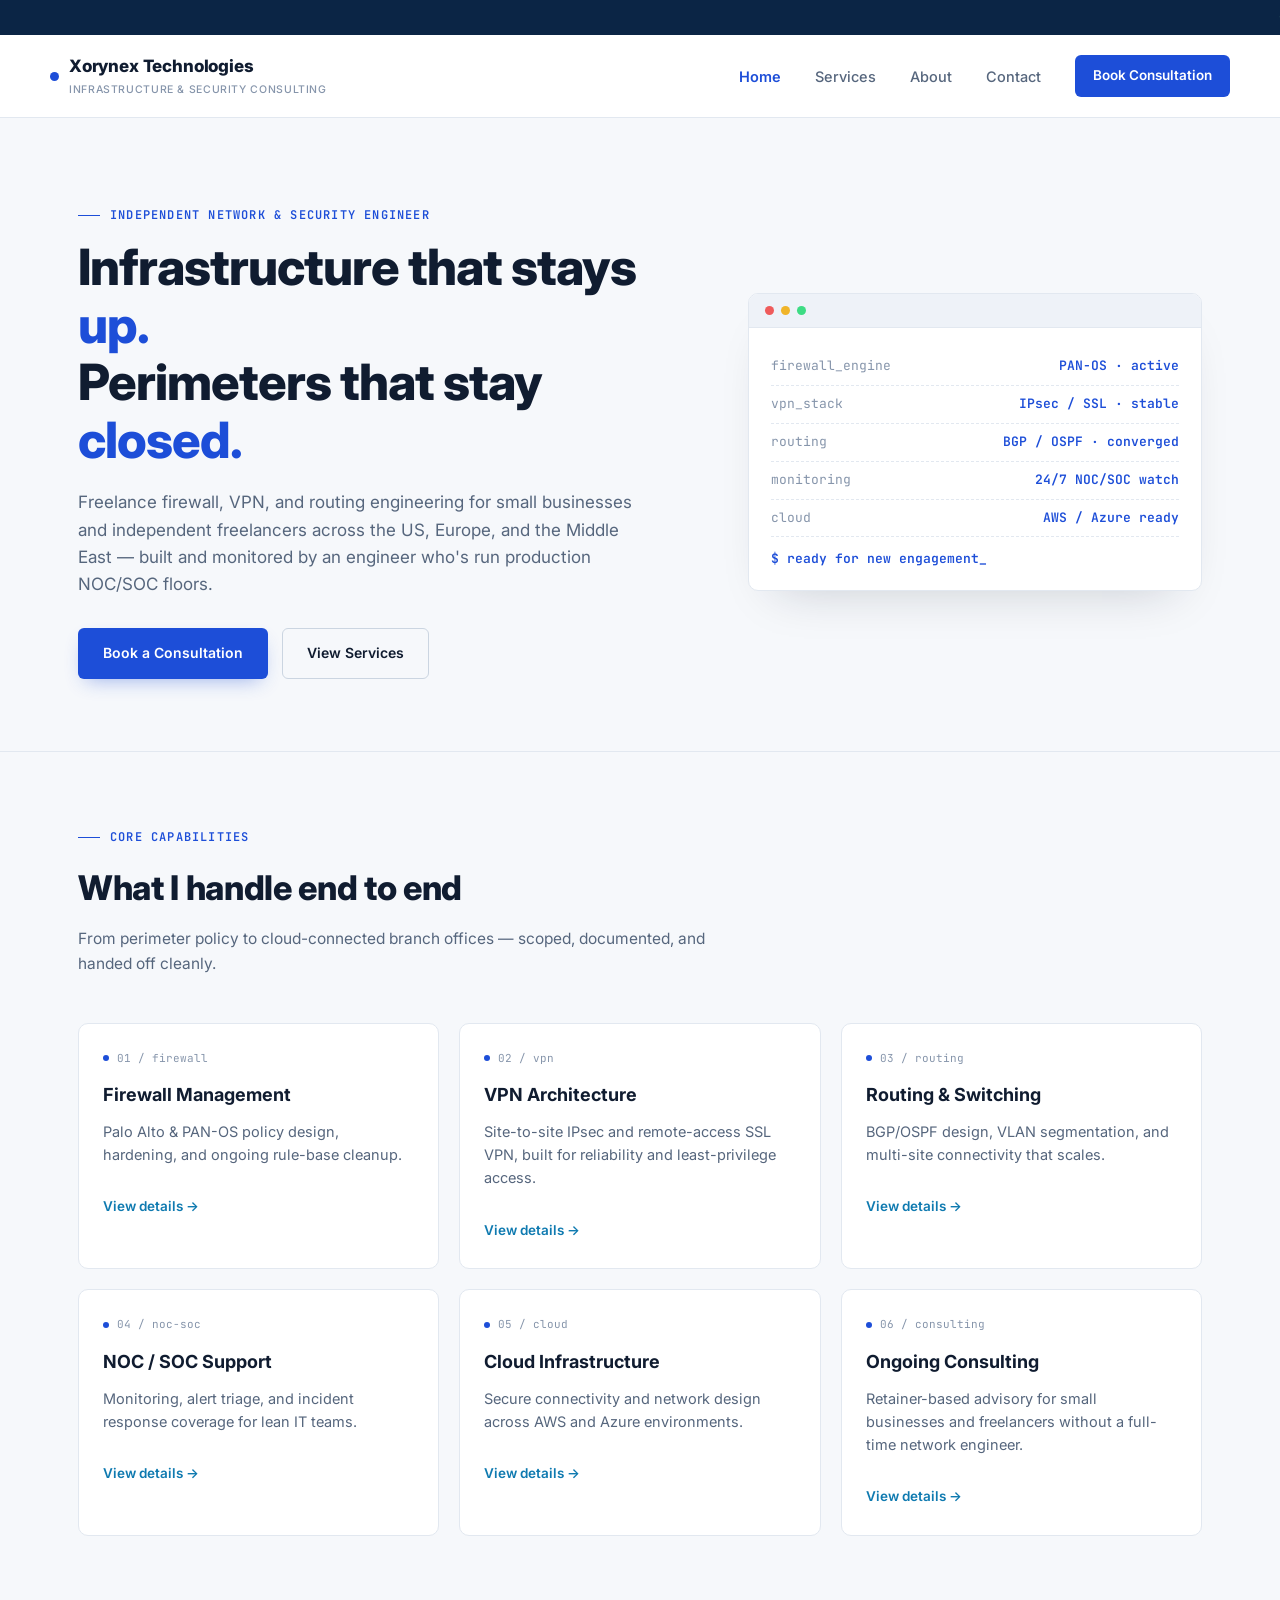
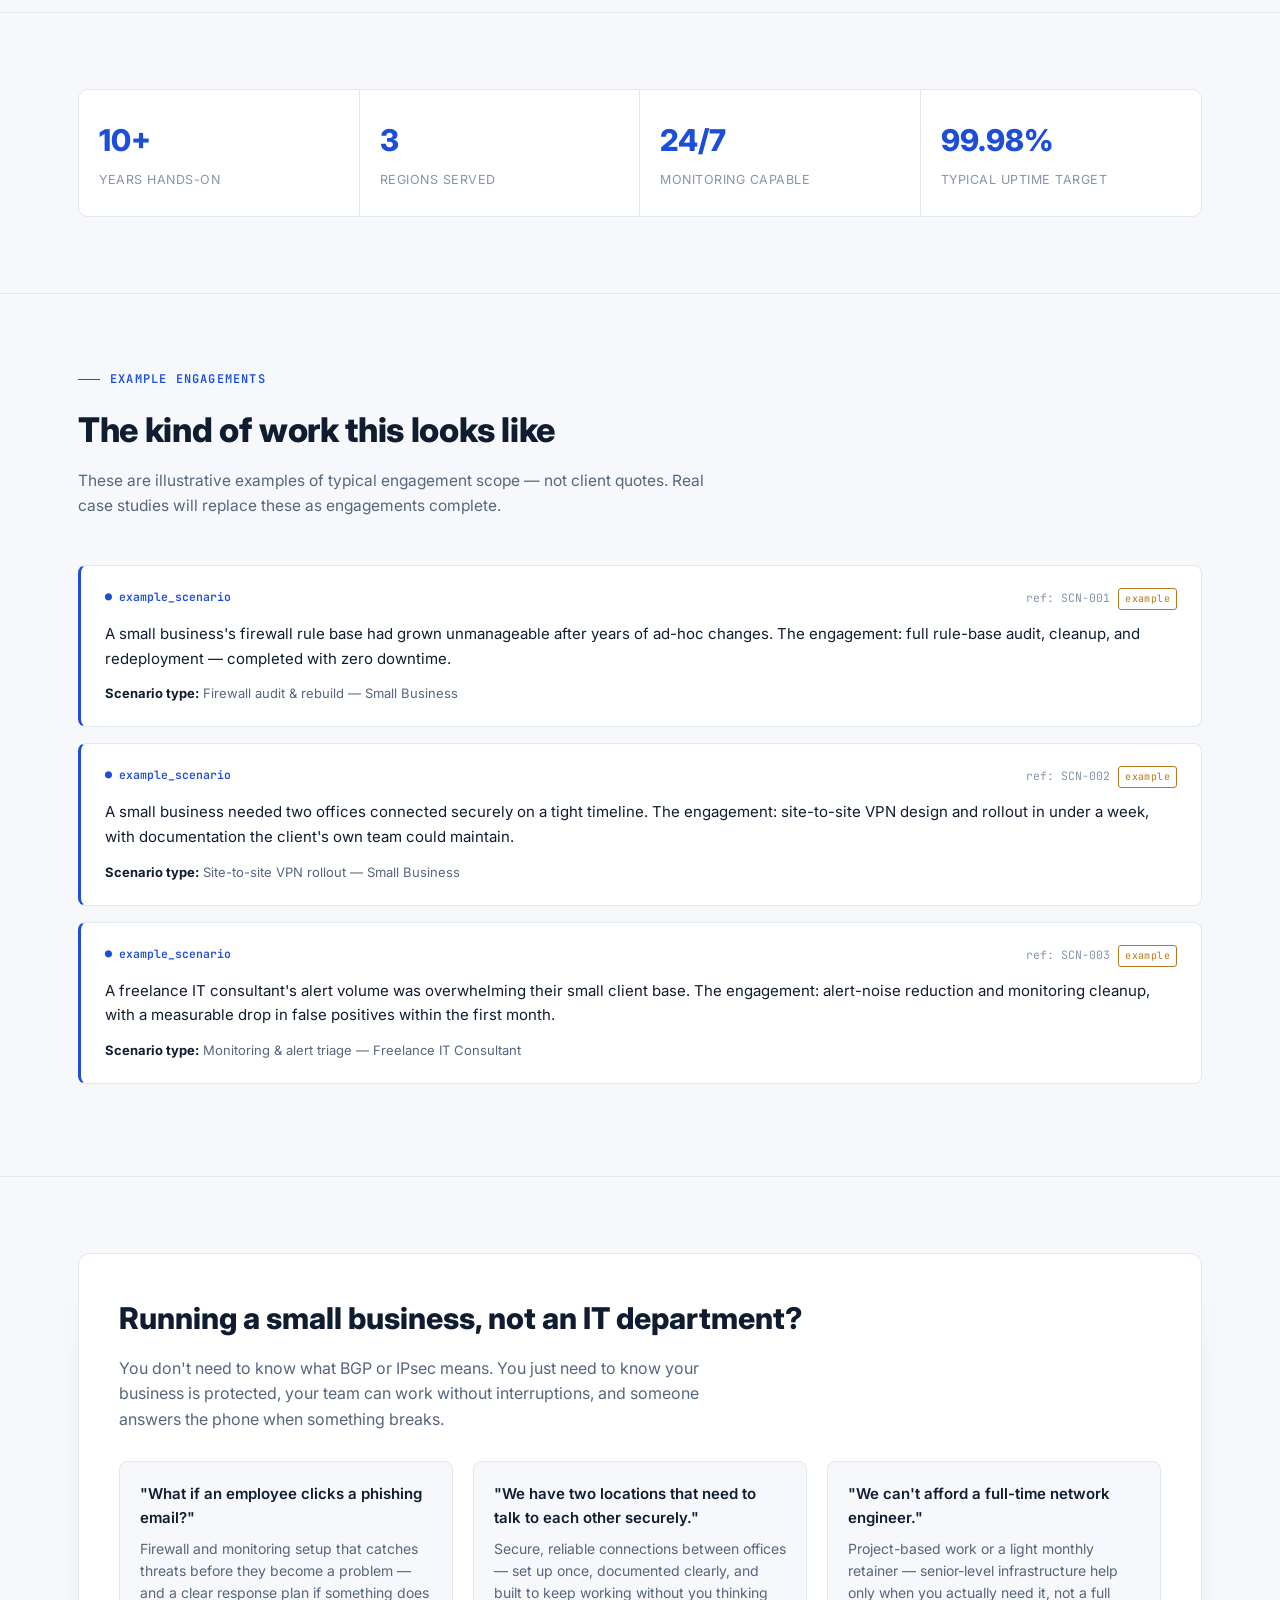
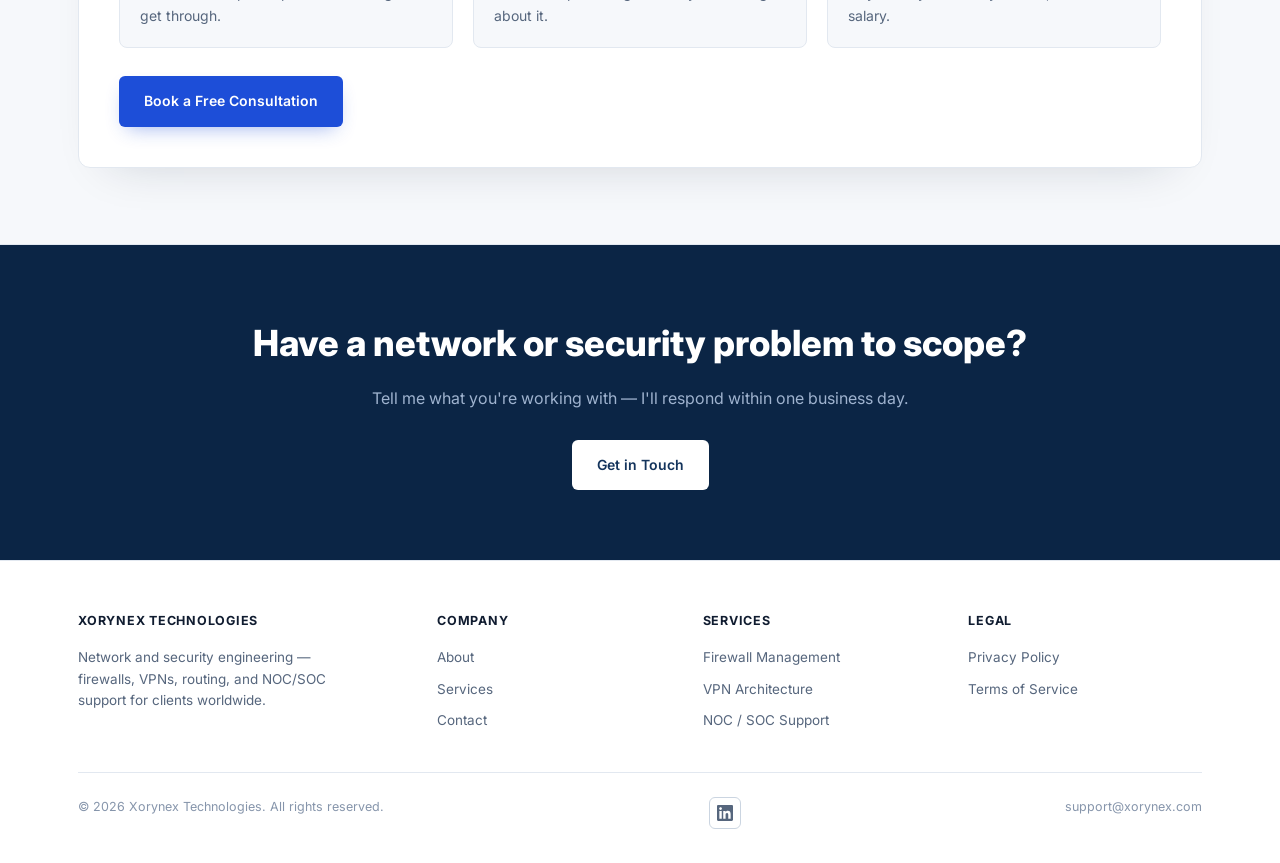
==== commit 37e7d38a: "Add files via upload" ====
--- a/index.html
+++ b/index.html
@@ -4,7 +4,7 @@
 <meta charset="UTF-8">
 <meta name="viewport" content="width=device-width, initial-scale=1.0">
 <title>Xorynex Technologies — Network & Security Engineering</title>
-<meta name="description" content="Freelance network and security engineering: firewall management, VPN architecture, routing & switching, NOC/SOC support, and cloud infrastructure for MSPs and small businesses worldwide.">
+<meta name="description" content="Freelance network and security engineering: firewall management, VPN architecture, routing & switching, NOC/SOC support, and cloud infrastructure for small businesses and independent freelancers worldwide.">
 <link rel="stylesheet" href="style.css">
 </head>
 <body>
@@ -51,7 +51,7 @@
       <div>
         <div class="eyebrow">Independent Network &amp; Security Engineer</div>
         <h1>Infrastructure that stays <span class="accent">up.</span><br>Perimeters that stay <span class="accent">closed.</span></h1>
-        <p class="lead">Freelance firewall, VPN, and routing engineering for MSPs, MSSPs, and small businesses across the US, Europe, and the Middle East — built and monitored by an engineer who's run production NOC/SOC floors.</p>
+        <p class="lead">Freelance firewall, VPN, and routing engineering for small businesses and independent freelancers across the US, Europe, and the Middle East — built and monitored by an engineer who's run production NOC/SOC floors.</p>
         <div class="btn-row">
           <a href="contact.html" class="btn btn--primary">Book a Consultation</a>
           <a href="services.html" class="btn btn--ghost">View Services</a>
@@ -116,7 +116,7 @@
         <div class="card reveal">
           <div class="card__index"><span class="dot"></span>06 / consulting</div>
           <h3>Ongoing Consulting</h3>
-          <p>Retainer-based advisory for MSPs and small businesses without a full-time network engineer.</p>
+          <p>Retainer-based advisory for small businesses and freelancers without a full-time network engineer.</p>
           <a href="services.html#consulting" class="more">View details →</a>
         </div>
       </div>
@@ -147,8 +147,8 @@
           <span class="status">● example_scenario</span>
           <span>ref: SCN-001<span class="placeholder-tag">example</span></span>
         </div>
-        <p class="quote">A regional MSP's firewall rule base had grown unmanageable after years of ad-hoc changes. The engagement: full rule-base audit, cleanup, and redeployment — completed with zero downtime.</p>
-        <div class="log-entry__author"><strong>Scenario type:</strong> Firewall audit &amp; rebuild — Regional MSP</div>
+        <p class="quote">A small business's firewall rule base had grown unmanageable after years of ad-hoc changes. The engagement: full rule-base audit, cleanup, and redeployment — completed with zero downtime.</p>
+        <div class="log-entry__author"><strong>Scenario type:</strong> Firewall audit &amp; rebuild — Small Business</div>
       </div>
 
       <div class="log-entry reveal">
@@ -165,8 +165,8 @@
           <span class="status">● example_scenario</span>
           <span>ref: SCN-003<span class="placeholder-tag">example</span></span>
         </div>
-        <p class="quote">An IT consultancy's alert volume was overwhelming their small team. The engagement: NOC rotation integration and alert-noise reduction, with measurable drop in false positives within the first month.</p>
-        <div class="log-entry__author"><strong>Scenario type:</strong> NOC/SOC alert triage — IT Consultancy</div>
+        <p class="quote">A freelance IT consultant's alert volume was overwhelming their small client base. The engagement: alert-noise reduction and monitoring cleanup, with a measurable drop in false positives within the first month.</p>
+        <div class="log-entry__author"><strong>Scenario type:</strong> Monitoring &amp; alert triage — Freelance IT Consultant</div>
       </div>
     </div>
   </section>
--- a/style.css
+++ b/style.css
@@ -1,29 +1,35 @@
 /* ==========================================================================
-   Network Sec Solutions — NOC Console Design System
-   ========================================================================== */
-
-@import url('https://fonts.googleapis.com/css2?family=JetBrains+Mono:wght@400;500;600;700;800&family=Inter:wght@400;500;600;700&display=swap');
+   Xorynex Technologies — Professional Trust Design System
+   Clean, corporate, navy/blue palette for small business & freelance clients
+   ========================================================================== */
+
+@import url('https://fonts.googleapis.com/css2?family=JetBrains+Mono:wght@400;500;600;700&family=Inter:wght@400;500;600;700;800&display=swap');
 
 :root {
-  /* Color tokens */
-  --bg-void:      #080b10;
-  --bg-panel:     #0e131b;
-  --bg-panel-alt: #131a24;
-  --line:         #1f2937;
-  --line-bright:  #2d3a4d;
-  --text-primary: #dbe4ec;
-  --text-dim:     #8493a6;
-  --text-faint:   #4b5a6d;
-  --signal:       #3ddc84;   /* healthy / online */
-  --signal-dim:   #1f6b45;
-  --alert:        #f0b429;   /* warning accent */
-  --critical:     #ef5b5b;   /* used sparingly */
-  --wire:         #4fd1d9;   /* secondary tech accent, links/data */
+  /* Color tokens — light, professional, navy/blue */
+  --bg-void:      #f6f8fb;   /* page background */
+  --bg-panel:     #ffffff;   /* card / panel background */
+  --bg-panel-alt: #eef2f8;   /* secondary panel background */
+  --bg-dark:      #0b2545;   /* deep navy, used sparingly (ticker, CTA band) */
+  --bg-dark-alt:  #102c52;
+  --line:         #e2e8f0;
+  --line-bright:  #cbd5e1;
+  --text-primary: #101c30;   /* near-navy body/heading text */
+  --text-dim:     #56667d;
+  --text-faint:   #8695ab;
+  --text-on-dark: #eaf1fb;
+  --text-on-dark-dim: #9fb3cf;
+  --signal:       #1d4ed8;   /* primary brand blue — CTAs, links, accents */
+  --signal-dim:   #dbe6fb;   /* light blue tint for success/accent backgrounds */
+  --signal-deep:  #14345c;   /* deep navy accent for hovers/emphasis */
+  --alert:        #b7791f;   /* warning accent, muted amber */
+  --critical:     #c0362c;   /* muted red, used sparingly */
+  --wire:         #0f7ab0;   /* secondary accent — links/data */
 
   --font-mono: 'JetBrains Mono', ui-monospace, 'SFMono-Regular', monospace;
   --font-sans: 'Inter', -apple-system, BlinkMacSystemFont, sans-serif;
 
-  --radius: 3px;
+  --radius: 6px;
   --max-w: 1180px;
 }
 
@@ -34,12 +40,6 @@
 body {
   margin: 0;
   background: var(--bg-void);
-  background-image:
-    linear-gradient(var(--line) 1px, transparent 1px),
-    linear-gradient(90deg, var(--line) 1px, transparent 1px);
-  background-size: 48px 48px;
-  background-attachment: fixed;
-  background-position: -1px -1px;
   color: var(--text-primary);
   font-family: var(--font-sans);
   font-size: 16px;
@@ -57,7 +57,7 @@
   padding: 0 28px;
 }
 
-::selection { background: var(--signal-dim); color: #fff; }
+::selection { background: var(--signal-dim); color: var(--signal-deep); }
 
 /* Reduced motion */
 @media (prefers-reduced-motion: reduce) {
@@ -71,30 +71,29 @@
 }
 
 /* ==========================================================================
-   Status ticker (signature element)
+   Status ticker — restyled as a calm navy trust bar
    ========================================================================== */
 
 .ticker {
-  background: #05070a;
-  border-bottom: 1px solid var(--line);
+  background: var(--bg-dark);
   overflow: hidden;
   white-space: nowrap;
   font-family: var(--font-mono);
   font-size: 12px;
-  color: var(--text-faint);
-  padding: 7px 0;
+  color: var(--text-on-dark-dim);
+  padding: 8px 0;
 }
 
 .ticker__track {
   display: inline-block;
   padding-left: 100%;
-  animation: ticker-scroll 38s linear infinite;
+  animation: ticker-scroll 42s linear infinite;
 }
 
 .ticker__track span { margin-right: 48px; }
-.ticker__track span.ok   { color: var(--signal); }
-.ticker__track span.warn { color: var(--alert); }
-.ticker__track span.data { color: var(--wire); }
+.ticker__track span.ok   { color: #7fd4a8; }
+.ticker__track span.warn { color: #e3b968; }
+.ticker__track span.data { color: #8fc4ea; }
 
 @keyframes ticker-scroll {
   0%   { transform: translateX(0); }
@@ -107,7 +106,7 @@
 
 header.site {
   border-bottom: 1px solid var(--line);
-  background: rgba(8, 11, 16, 0.88);
+  background: rgba(255, 255, 255, 0.92);
   backdrop-filter: blur(6px);
   position: sticky;
   top: 0;
@@ -125,10 +124,10 @@
   display: flex;
   align-items: center;
   gap: 10px;
-  font-family: var(--font-mono);
-  font-weight: 700;
-  font-size: 16px;
-  letter-spacing: 0.02em;
+  font-family: var(--font-sans);
+  font-weight: 800;
+  font-size: 17px;
+  letter-spacing: -0.01em;
   color: var(--text-primary);
 }
 
@@ -137,17 +136,16 @@
   height: 9px;
   border-radius: 50%;
   background: var(--signal);
-  box-shadow: 0 0 8px var(--signal);
   flex-shrink: 0;
 }
 
 .brand small {
   display: block;
   font-family: var(--font-sans);
-  font-weight: 400;
+  font-weight: 500;
   font-size: 10.5px;
   color: var(--text-faint);
-  letter-spacing: 0.08em;
+  letter-spacing: 0.06em;
   text-transform: uppercase;
   margin-top: 2px;
 }
@@ -156,8 +154,9 @@
   display: flex;
   align-items: center;
   gap: 34px;
-  font-family: var(--font-mono);
-  font-size: 13px;
+  font-family: var(--font-sans);
+  font-weight: 500;
+  font-size: 14.5px;
 }
 
 .nav__links a {
@@ -166,19 +165,19 @@
   position: relative;
 }
 .nav__links a:hover { color: var(--text-primary); }
-.nav__links a.current { color: var(--signal); }
+.nav__links a.current { color: var(--signal); font-weight: 600; }
 
 .nav__cta {
-  font-family: var(--font-mono);
-  font-size: 12.5px;
+  font-family: var(--font-sans);
+  font-size: 13.5px;
   font-weight: 600;
-  color: var(--bg-void) !important;
+  color: #fff !important;
   background: var(--signal);
-  padding: 9px 16px;
+  padding: 10px 18px;
   border-radius: var(--radius);
-  transition: opacity 0.15s ease;
-}
-.nav__cta:hover { opacity: 0.85; }
+  transition: background 0.15s ease;
+}
+.nav__cta:hover { background: var(--signal-deep); }
 
 .nav__toggle {
   display: none;
@@ -187,7 +186,8 @@
   color: var(--text-primary);
   border-radius: var(--radius);
   padding: 7px 10px;
-  font-family: var(--font-mono);
+  font-family: var(--font-sans);
+  font-weight: 500;
   cursor: pointer;
 }
 
@@ -206,6 +206,7 @@
     padding: 18px 28px;
     gap: 16px;
     z-index: 60;
+    box-shadow: 0 12px 24px -12px rgba(16, 28, 48, 0.15);
   }
 }
 
@@ -217,12 +218,13 @@
   font-family: var(--font-mono);
   font-size: 12px;
   color: var(--signal);
-  letter-spacing: 0.12em;
+  letter-spacing: 0.1em;
   text-transform: uppercase;
   display: flex;
   align-items: center;
   gap: 10px;
   margin-bottom: 14px;
+  font-weight: 600;
 }
 
 .eyebrow::before {
@@ -253,12 +255,13 @@
 }
 
 .hero h1 {
-  font-family: var(--font-mono);
-  font-size: clamp(32px, 5vw, 52px);
-  line-height: 1.12;
+  font-family: var(--font-sans);
+  font-size: clamp(32px, 5vw, 50px);
+  line-height: 1.15;
   font-weight: 800;
   margin: 0 0 20px;
-  letter-spacing: -0.01em;
+  letter-spacing: -0.02em;
+  color: var(--text-primary);
 }
 
 .hero h1 .accent { color: var(--signal); }
@@ -273,22 +276,22 @@
 .btn-row { display: flex; gap: 14px; flex-wrap: wrap; }
 
 .btn {
-  font-family: var(--font-mono);
-  font-size: 13.5px;
+  font-family: var(--font-sans);
+  font-size: 14px;
   font-weight: 600;
-  padding: 13px 22px;
+  padding: 13px 24px;
   border-radius: var(--radius);
   display: inline-flex;
   align-items: center;
   gap: 8px;
   cursor: pointer;
   border: 1px solid transparent;
-  transition: transform 0.12s ease, opacity 0.12s ease, border-color 0.12s ease;
+  transition: transform 0.12s ease, background 0.12s ease, border-color 0.12s ease, color 0.12s ease;
 }
 .btn:hover { transform: translateY(-1px); }
 
-.btn--primary { background: var(--signal); color: #06110a; }
-.btn--primary:hover { opacity: 0.88; }
+.btn--primary { background: var(--signal); color: #fff; box-shadow: 0 8px 20px -8px rgba(29, 78, 216, 0.45); }
+.btn--primary:hover { background: var(--signal-deep); }
 
 .btn--ghost {
   background: transparent;
@@ -297,20 +300,20 @@
 }
 .btn--ghost:hover { border-color: var(--signal); color: var(--signal); }
 
-/* Console panel graphic used in hero */
+/* Console panel graphic used in hero — restyled as a clean status card */
 .console {
   background: var(--bg-panel);
   border: 1px solid var(--line);
-  border-radius: 6px;
+  border-radius: 10px;
   overflow: hidden;
-  box-shadow: 0 30px 60px -30px rgba(0,0,0,0.6);
+  box-shadow: 0 24px 48px -28px rgba(16, 28, 48, 0.22);
 }
 
 .console__bar {
   display: flex;
   align-items: center;
   gap: 7px;
-  padding: 10px 14px;
+  padding: 12px 16px;
   background: var(--bg-panel-alt);
   border-bottom: 1px solid var(--line);
 }
@@ -325,17 +328,17 @@
 }
 
 .console__body {
-  padding: 18px 20px;
+  padding: 20px 22px;
   font-family: var(--font-mono);
   font-size: 13px;
   color: var(--text-dim);
 }
-.console__body .row { display: flex; justify-content: space-between; padding: 7px 0; border-bottom: 1px dashed var(--line); }
+.console__body .row { display: flex; justify-content: space-between; padding: 8px 0; border-bottom: 1px dashed var(--line); }
 .console__body .row:last-child { border-bottom: none; }
 .console__body .row .k { color: var(--text-faint); }
-.console__body .row .v.ok { color: var(--signal); }
+.console__body .row .v.ok { color: var(--signal); font-weight: 600; }
 .console__body .row .v.warn { color: var(--alert); }
-.console__body .cursor-line { margin-top: 12px; color: var(--signal); }
+.console__body .cursor-line { margin-top: 12px; color: var(--signal); font-weight: 600; }
 .console__body .cursor-line::after {
   content: '_';
   animation: blink 1s step-end infinite;
@@ -351,10 +354,12 @@
 
 .section-head { max-width: 640px; margin-bottom: 46px; }
 .section-head h2 {
-  font-family: var(--font-mono);
+  font-family: var(--font-sans);
   font-size: clamp(24px, 3.4vw, 34px);
   margin: 0 0 12px;
-  font-weight: 700;
+  font-weight: 800;
+  letter-spacing: -0.01em;
+  color: var(--text-primary);
 }
 .section-head p { color: var(--text-dim); font-size: 15.5px; margin: 0; }
 
@@ -371,11 +376,11 @@
 .card {
   background: var(--bg-panel);
   border: 1px solid var(--line);
-  border-radius: 6px;
+  border-radius: 10px;
   padding: 26px 24px;
-  transition: border-color 0.15s ease, transform 0.15s ease;
-}
-.card:hover { border-color: var(--line-bright); transform: translateY(-2px); }
+  transition: border-color 0.15s ease, transform 0.15s ease, box-shadow 0.15s ease;
+}
+.card:hover { border-color: var(--signal); transform: translateY(-2px); box-shadow: 0 16px 32px -22px rgba(16, 28, 48, 0.25); }
 
 .card__index {
   font-family: var(--font-mono);
@@ -389,10 +394,11 @@
 .card__index .dot { width: 6px; height: 6px; border-radius: 50%; background: var(--signal); }
 
 .card h3 {
-  font-family: var(--font-mono);
-  font-size: 17px;
+  font-family: var(--font-sans);
+  font-size: 18px;
   margin: 0 0 10px;
   font-weight: 700;
+  color: var(--text-primary);
 }
 
 .card p { color: var(--text-dim); font-size: 14.5px; margin: 0 0 14px; }
@@ -407,13 +413,14 @@
   flex-direction: column;
   gap: 6px;
 }
-.card ul li::before { content: '› '; color: var(--signal); font-family: var(--font-mono); }
+.card ul li::before { content: '› '; color: var(--signal); font-family: var(--font-mono); font-weight: 600; }
 
 .card a.more {
   display: inline-block;
   margin-top: 16px;
-  font-family: var(--font-mono);
-  font-size: 12.5px;
+  font-family: var(--font-sans);
+  font-size: 13.5px;
+  font-weight: 600;
   color: var(--wire);
 }
 .card a.more:hover { text-decoration: underline; }
@@ -426,7 +433,7 @@
   background: var(--bg-panel);
   border: 1px solid var(--line);
   border-left: 3px solid var(--signal);
-  border-radius: 4px;
+  border-radius: 8px;
   padding: 22px 24px;
   margin-bottom: 16px;
 }
@@ -441,7 +448,7 @@
   flex-wrap: wrap;
   gap: 8px;
 }
-.log-entry__meta .status { color: var(--signal); }
+.log-entry__meta .status { color: var(--signal); font-weight: 600; }
 
 .log-entry p.quote {
   font-size: 15px;
@@ -451,8 +458,8 @@
 }
 
 .log-entry__author {
-  font-family: var(--font-mono);
-  font-size: 12.5px;
+  font-family: var(--font-sans);
+  font-size: 13px;
   color: var(--text-dim);
 }
 .log-entry__author strong { color: var(--text-primary); }
@@ -478,7 +485,7 @@
   display: grid;
   grid-template-columns: repeat(4, 1fr);
   border: 1px solid var(--line);
-  border-radius: 6px;
+  border-radius: 10px;
   overflow: hidden;
 }
 @media (max-width: 700px) { .stats { grid-template-columns: 1fr 1fr; } }
@@ -490,7 +497,7 @@
 }
 .stat:last-child { border-right: none; }
 .stat .num {
-  font-family: var(--font-mono);
+  font-family: var(--font-sans);
   font-size: 30px;
   font-weight: 800;
   color: var(--signal);
@@ -510,19 +517,19 @@
 .form-panel {
   background: var(--bg-panel);
   border: 1px solid var(--line);
-  border-radius: 6px;
+  border-radius: 10px;
   padding: 34px;
+  box-shadow: 0 20px 40px -30px rgba(16, 28, 48, 0.2);
 }
 
 .field { margin-bottom: 20px; }
 .field label {
   display: block;
-  font-family: var(--font-mono);
-  font-size: 12.5px;
+  font-family: var(--font-sans);
+  font-size: 13px;
+  font-weight: 600;
   color: var(--text-dim);
   margin-bottom: 8px;
-  text-transform: uppercase;
-  letter-spacing: 0.04em;
 }
 .field input, .field textarea, .field select {
   width: 100%;
@@ -533,25 +540,26 @@
   font-family: var(--font-sans);
   font-size: 14.5px;
   padding: 12px 14px;
-  transition: border-color 0.15s ease;
+  transition: border-color 0.15s ease, box-shadow 0.15s ease;
 }
 .field input:focus, .field textarea:focus, .field select:focus {
   border-color: var(--signal);
+  box-shadow: 0 0 0 3px var(--signal-dim);
   outline: none;
 }
 .field textarea { resize: vertical; min-height: 130px; }
 
 .form-status {
-  font-family: var(--font-mono);
-  font-size: 13px;
+  font-family: var(--font-sans);
+  font-size: 13.5px;
   margin-top: 16px;
   display: none;
   padding: 12px 14px;
   border-radius: var(--radius);
 }
 .form-status.show { display: block; }
-.form-status.ok { background: rgba(61, 220, 132, 0.08); border: 1px solid var(--signal-dim); color: var(--signal); }
-.form-status.err { background: rgba(239, 91, 91, 0.08); border: 1px solid var(--critical); color: var(--critical); }
+.form-status.ok { background: var(--signal-dim); border: 1px solid #b7cef3; color: var(--signal-deep); }
+.form-status.err { background: #fbe9e7; border: 1px solid #eab3ab; color: var(--critical); }
 
 /* ==========================================================================
    Contact info cards
@@ -560,7 +568,7 @@
 .contact-meta { display: flex; flex-direction: column; gap: 14px; }
 .contact-meta .item {
   border: 1px solid var(--line);
-  border-radius: 6px;
+  border-radius: 10px;
   padding: 18px 20px;
   background: var(--bg-panel);
 }
@@ -582,15 +590,20 @@
 .cta-band {
   text-align: center;
   padding: 70px 0;
-  background: var(--bg-panel);
+  background: var(--bg-dark);
+  color: var(--text-on-dark);
 }
 .cta-band h2 {
-  font-family: var(--font-mono);
+  font-family: var(--font-sans);
   font-size: clamp(24px, 3.6vw, 36px);
   margin: 0 0 14px;
-}
-.cta-band p { color: var(--text-dim); margin: 0 0 28px; }
+  font-weight: 800;
+  color: #fff;
+}
+.cta-band p { color: var(--text-on-dark-dim); margin: 0 0 28px; }
 .cta-band .btn-row { justify-content: center; }
+.cta-band .btn--primary { background: #fff; color: var(--signal-deep); box-shadow: none; }
+.cta-band .btn--primary:hover { background: var(--signal-dim); }
 
 /* ==========================================================================
    Footer
@@ -599,6 +612,8 @@
 footer.site {
   padding: 50px 0 34px;
   font-size: 13.5px;
+  background: var(--bg-panel);
+  border-top: 1px solid var(--line);
 }
 .footer__grid {
   display: grid;
@@ -609,11 +624,12 @@
 @media (max-width: 760px) { .footer__grid { grid-template-columns: 1fr 1fr; } }
 
 .footer__col h4 {
-  font-family: var(--font-mono);
-  font-size: 12px;
-  color: var(--text-faint);
+  font-family: var(--font-sans);
+  font-size: 12.5px;
+  color: var(--text-primary);
+  font-weight: 700;
   text-transform: uppercase;
-  letter-spacing: 0.08em;
+  letter-spacing: 0.06em;
   margin: 0 0 16px;
 }
 .footer__col ul { list-style: none; margin: 0; padding: 0; display: flex; flex-direction: column; gap: 10px; }
@@ -629,8 +645,8 @@
   flex-wrap: wrap;
   gap: 12px;
   color: var(--text-faint);
-  font-family: var(--font-mono);
-  font-size: 12px;
+  font-family: var(--font-sans);
+  font-size: 12.5px;
 }
 
 /* ==========================================================================
@@ -640,11 +656,14 @@
 .page-header {
   padding: 56px 0 44px;
   border-bottom: 1px solid var(--line);
+  background: var(--bg-panel-alt);
 }
 .page-header h1 {
-  font-family: var(--font-mono);
+  font-family: var(--font-sans);
   font-size: clamp(28px, 4vw, 40px);
   margin: 10px 0 12px;
+  font-weight: 800;
+  color: var(--text-primary);
 }
 .page-header p { color: var(--text-dim); max-width: 60ch; margin: 0; }
 .breadcrumb {
@@ -692,15 +711,16 @@
 .plain-panel {
   background: var(--bg-panel);
   border: 1px solid var(--line);
-  border-radius: 8px;
+  border-radius: 12px;
   padding: 40px;
+  box-shadow: 0 24px 48px -32px rgba(16, 28, 48, 0.2);
 }
 @media (max-width: 620px) { .plain-panel { padding: 26px; } }
 
 .plain-panel h2 {
   font-family: var(--font-sans);
   font-size: clamp(22px, 3.2vw, 30px);
-  font-weight: 700;
+  font-weight: 800;
   margin: 0 0 14px;
   color: var(--text-primary);
 }
@@ -721,7 +741,7 @@
 .plain-item {
   background: var(--bg-void);
   border: 1px solid var(--line);
-  border-radius: 6px;
+  border-radius: 8px;
   padding: 20px;
 }
 .plain-item .q {
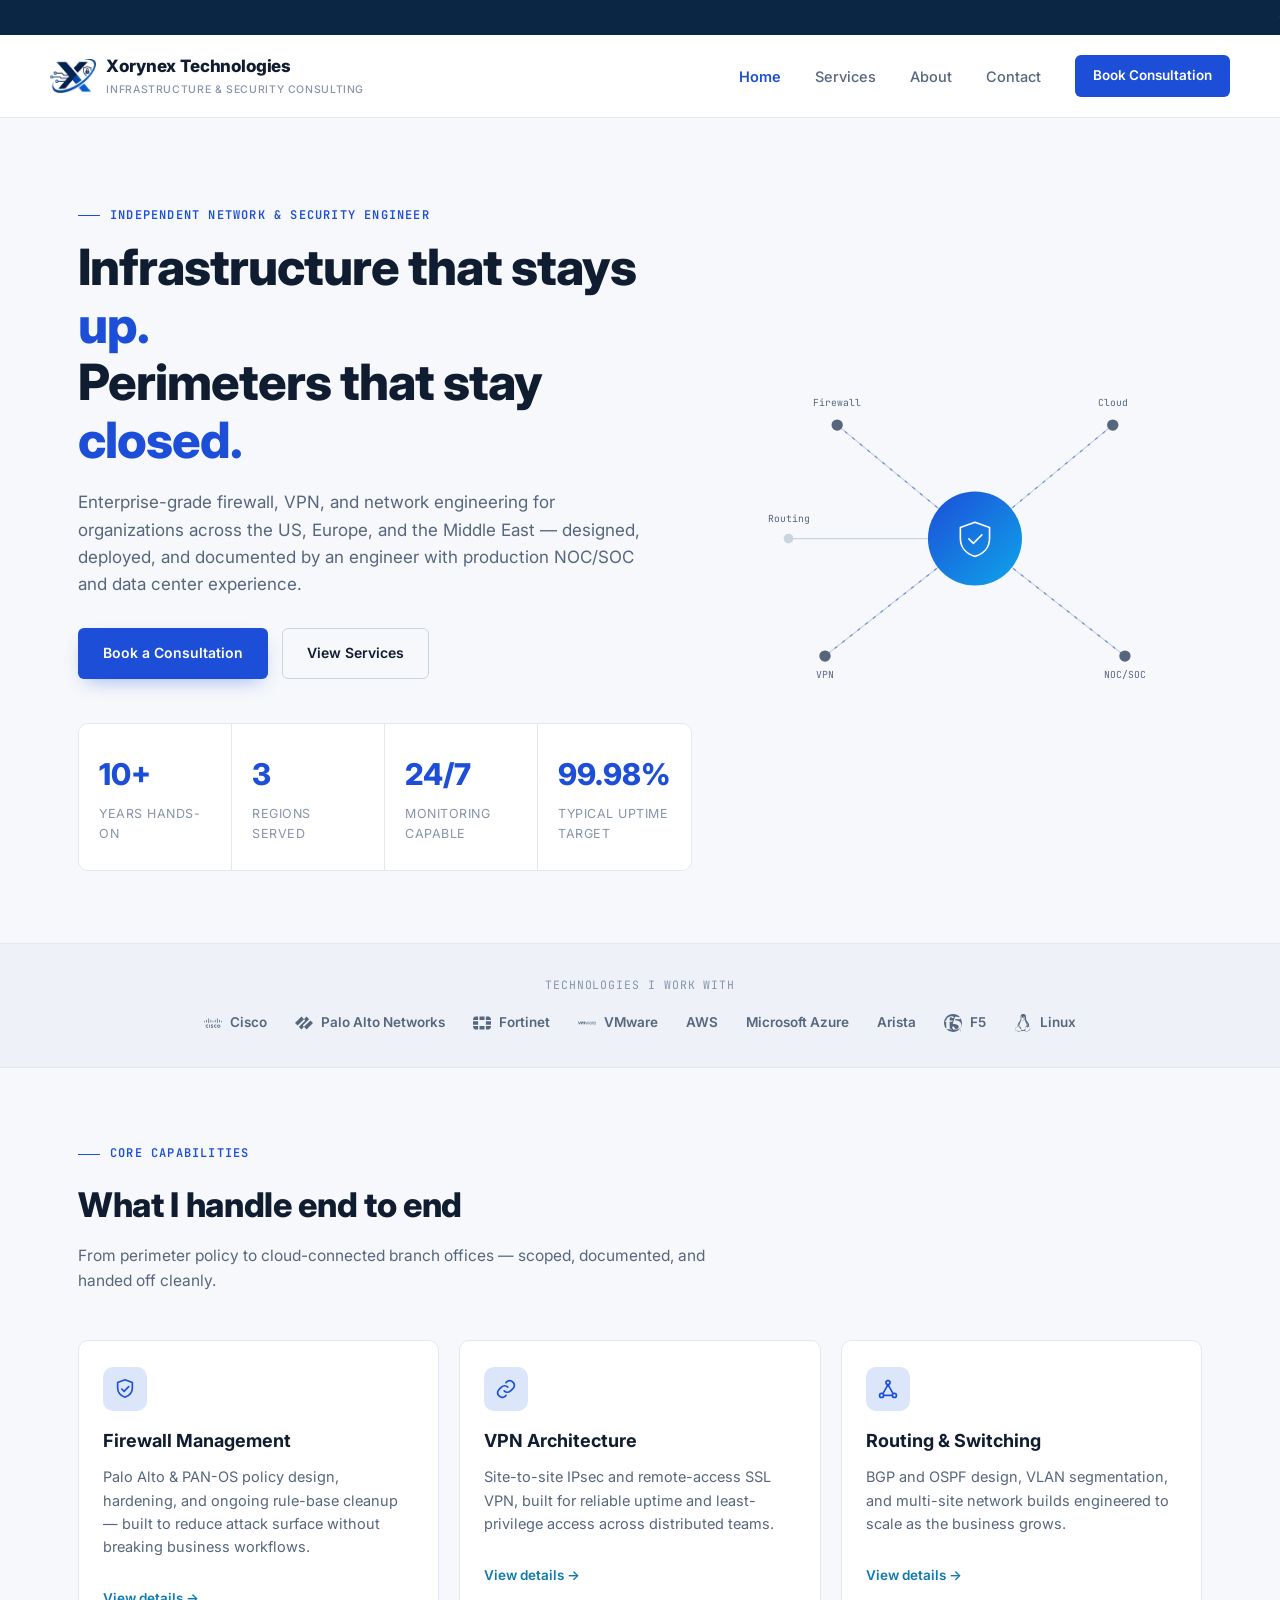
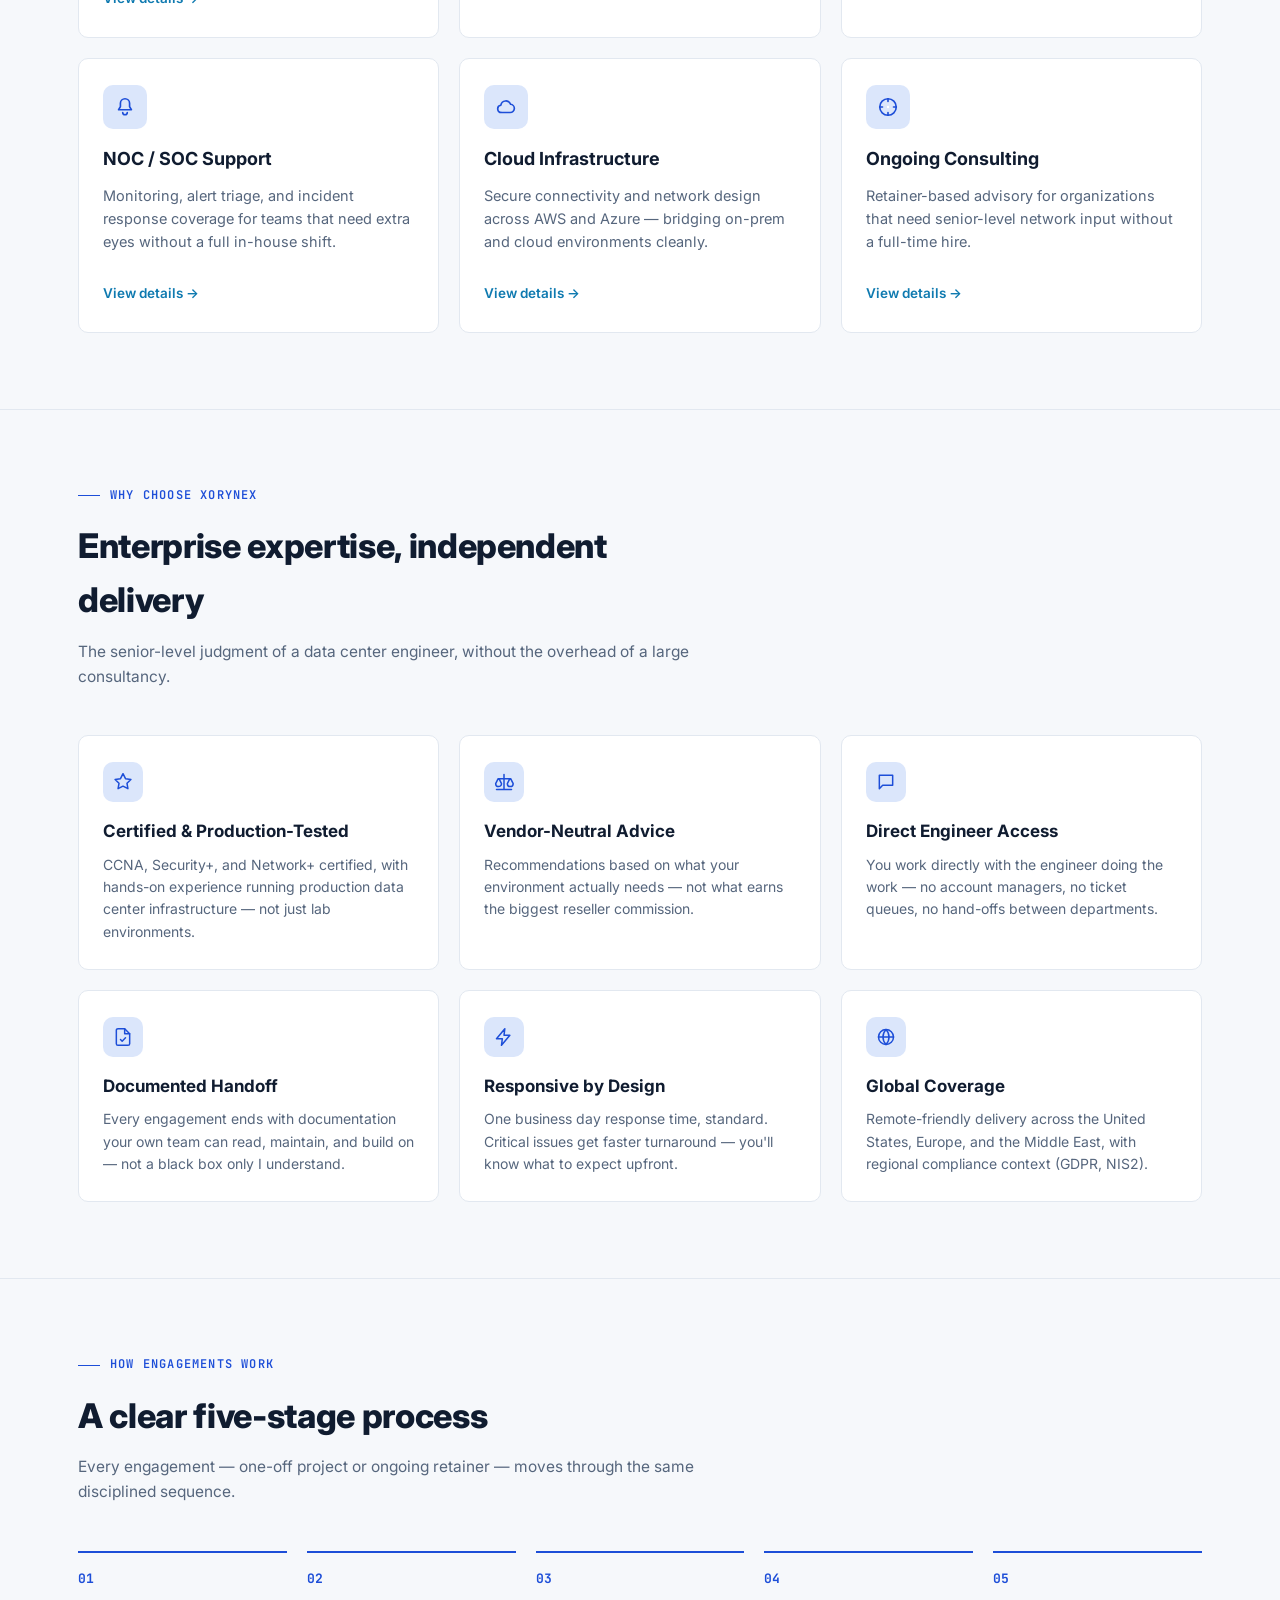
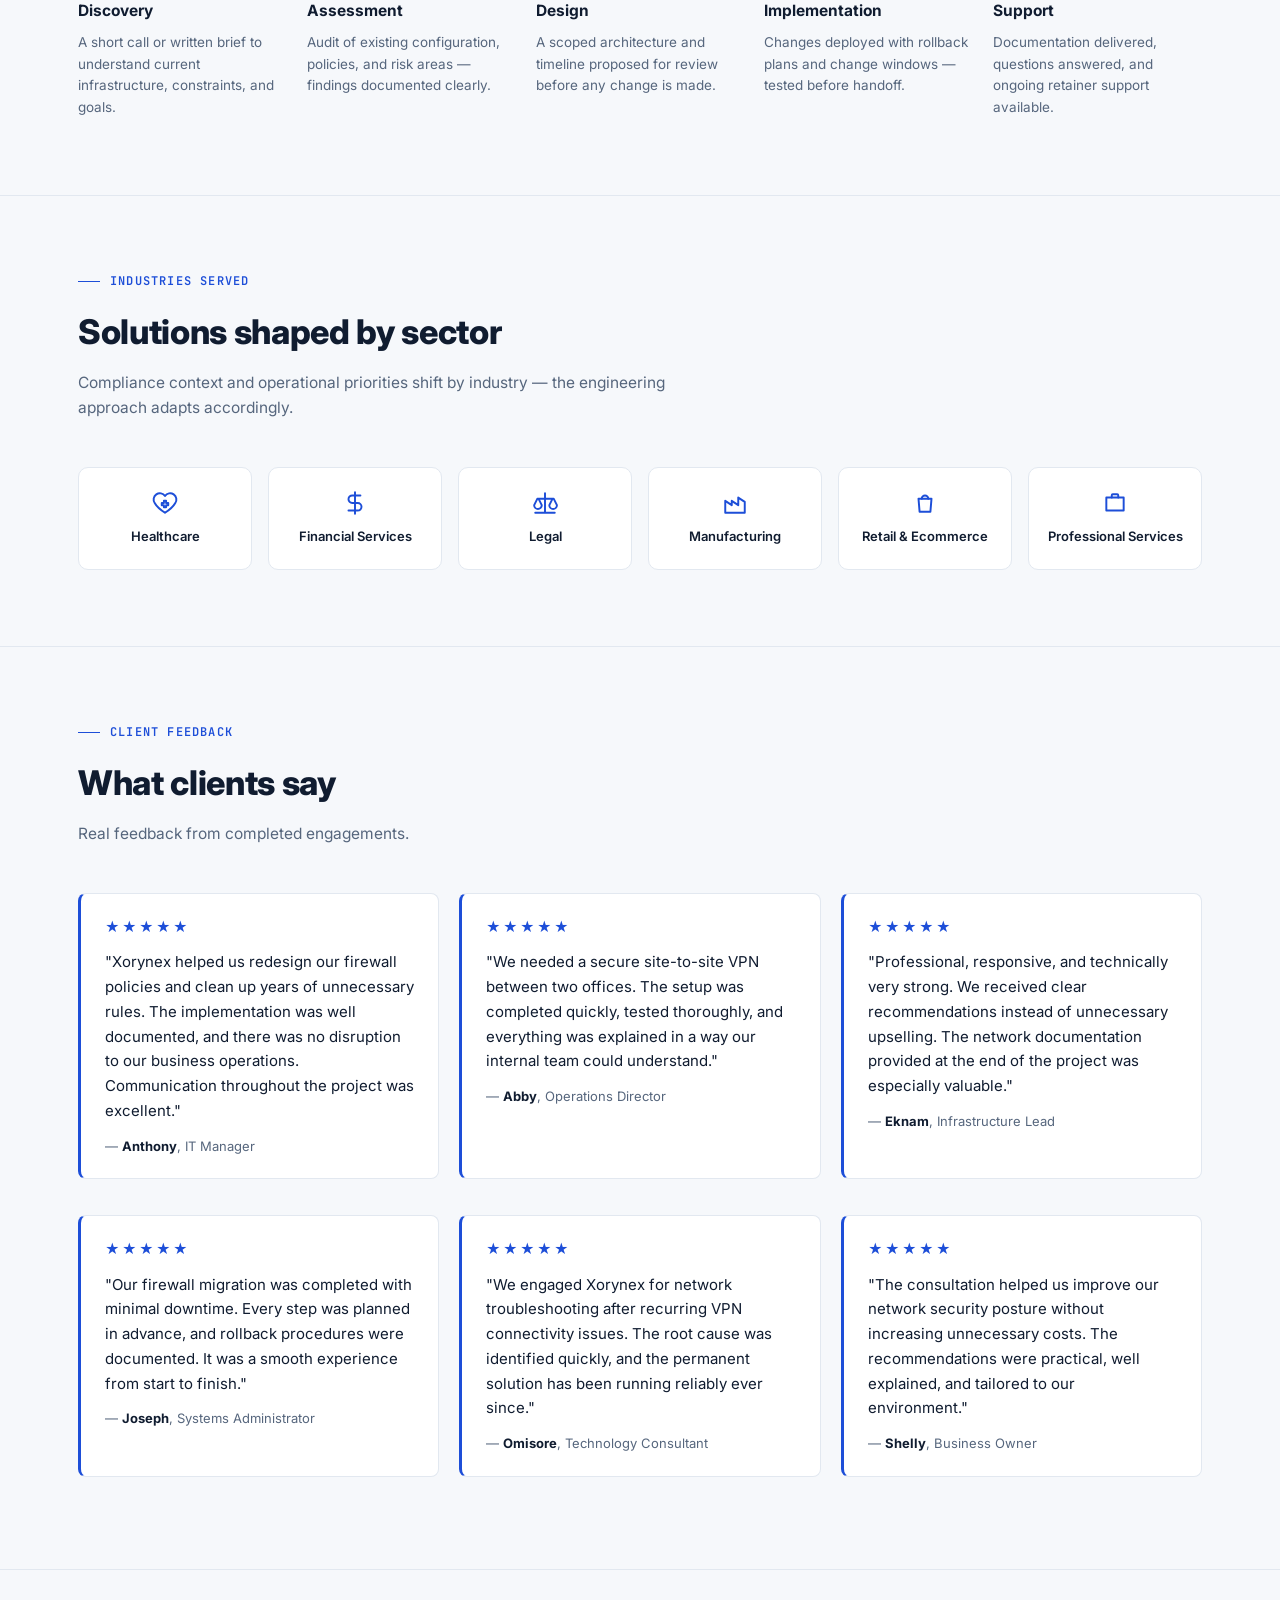
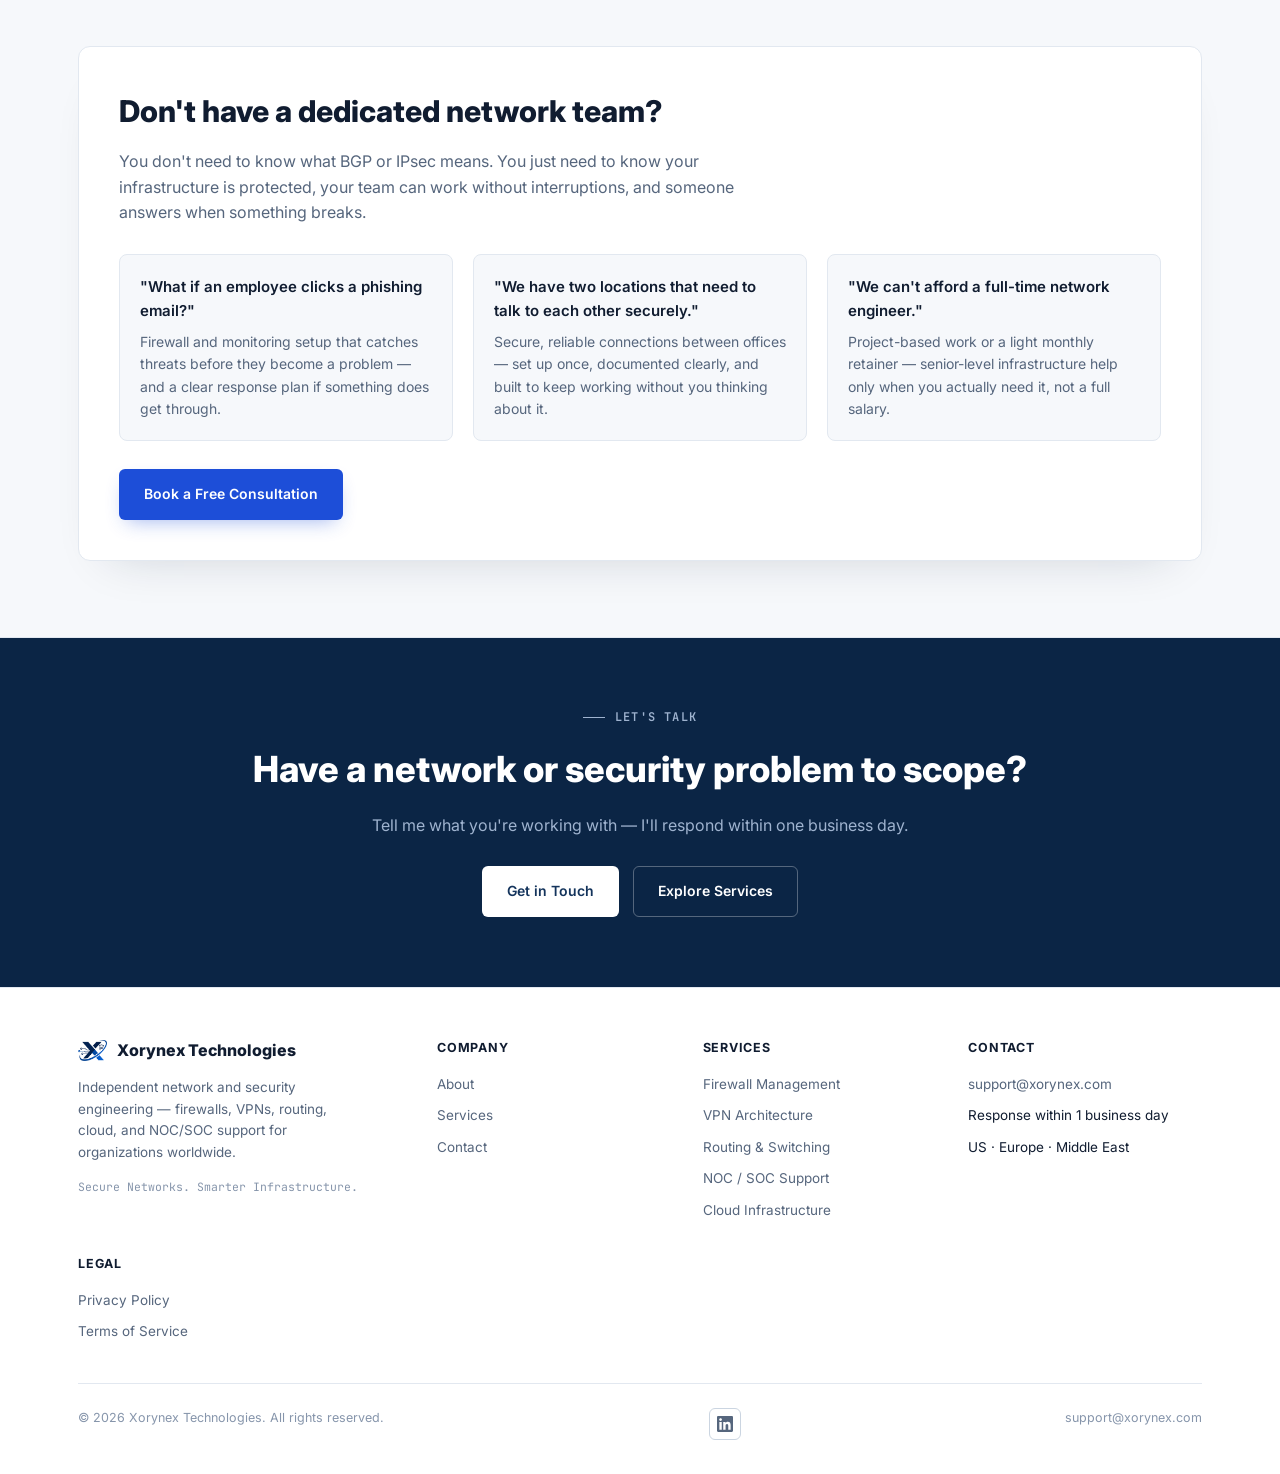
==== commit a72b86e9: "Add files via upload" ====
--- a/index.html
+++ b/index.html
@@ -6,8 +6,99 @@
 <title>Xorynex Technologies — Network & Security Engineering</title>
 <meta name="description" content="Freelance network and security engineering: firewall management, VPN architecture, routing & switching, NOC/SOC support, and cloud infrastructure for small businesses and independent freelancers worldwide.">
 <link rel="stylesheet" href="style.css">
+
+<!-- Favicons -->
+<link rel="icon" href="/favicon.ico" sizes="any">
+<link rel="icon" type="image/png" sizes="32x32" href="/favicon-32.png">
+<link rel="icon" type="image/png" sizes="16x16" href="/favicon-16.png">
+<link rel="apple-touch-icon" href="/apple-touch-icon.png">
+<link rel="icon" type="image/png" sizes="192x192" href="/icon-192.png">
+<link rel="manifest" href="/site.webmanifest">
+<meta name="theme-color" content="#0b2545">
+
+<!-- SEO -->
+<link rel="canonical" href="https://xorynex.com/">
+<meta name="robots" content="index, follow">
+
+<!-- Open Graph -->
+<meta property="og:type" content="website">
+<meta property="og:site_name" content="Xorynex Technologies">
+<meta property="og:url" content="https://xorynex.com/">
+<meta property="og:title" content="Xorynex Technologies — Network & Security Engineering">
+<meta property="og:description" content="Freelance network and security engineering: firewall management, VPN architecture, routing & switching, NOC/SOC support, and cloud infrastructure for small businesses and independent freelancers worldwide.">
+<meta property="og:image" content="https://xorynex.com/og-image.jpg">
+<meta property="og:image:width" content="1200">
+<meta property="og:image:height" content="630">
+
+<!-- Twitter -->
+<meta name="twitter:card" content="summary_large_image">
+<meta name="twitter:title" content="Xorynex Technologies — Network & Security Engineering">
+<meta name="twitter:description" content="Freelance network and security engineering: firewall management, VPN architecture, routing & switching, NOC/SOC support, and cloud infrastructure for small businesses and independent freelancers worldwide.">
+<meta name="twitter:image" content="https://xorynex.com/og-image.jpg">
+
+<!-- Structured Data -->
+<script type="application/ld+json">
+{
+  "@context": "https://schema.org",
+  "@type": "Organization",
+  "name": "Xorynex Technologies",
+  "url": "https://xorynex.com",
+  "logo": "https://xorynex.com/icon-512.png",
+  "description": "Freelance network and security engineering: firewall management, VPN architecture, routing & switching, NOC/SOC support, and cloud infrastructure for small businesses and independent freelancers worldwide.",
+  "email": "support@xorynex.com",
+  "sameAs": [
+    "https://www.linkedin.com/company/xorynex-technologies"
+  ],
+  "areaServed": ["United States", "Europe", "Middle East"],
+  "aggregateRating": {
+    "@type": "AggregateRating",
+    "ratingValue": "5",
+    "reviewCount": "6"
+  },
+  "review": [
+    {
+      "@type": "Review",
+      "reviewRating": { "@type": "Rating", "ratingValue": "5", "bestRating": "5" },
+      "author": { "@type": "Person", "name": "Anthony" },
+      "reviewBody": "Xorynex helped us redesign our firewall policies and clean up years of unnecessary rules. The implementation was well documented, and there was no disruption to our business operations. Communication throughout the project was excellent."
+    },
+    {
+      "@type": "Review",
+      "reviewRating": { "@type": "Rating", "ratingValue": "5", "bestRating": "5" },
+      "author": { "@type": "Person", "name": "Abby" },
+      "reviewBody": "We needed a secure site-to-site VPN between two offices. The setup was completed quickly, tested thoroughly, and everything was explained in a way our internal team could understand."
+    },
+    {
+      "@type": "Review",
+      "reviewRating": { "@type": "Rating", "ratingValue": "5", "bestRating": "5" },
+      "author": { "@type": "Person", "name": "Eknam" },
+      "reviewBody": "Professional, responsive, and technically very strong. We received clear recommendations instead of unnecessary upselling. The network documentation provided at the end of the project was especially valuable."
+    },
+    {
+      "@type": "Review",
+      "reviewRating": { "@type": "Rating", "ratingValue": "5", "bestRating": "5" },
+      "author": { "@type": "Person", "name": "Joseph" },
+      "reviewBody": "Our firewall migration was completed with minimal downtime. Every step was planned in advance, and rollback procedures were documented. It was a smooth experience from start to finish."
+    },
+    {
+      "@type": "Review",
+      "reviewRating": { "@type": "Rating", "ratingValue": "5", "bestRating": "5" },
+      "author": { "@type": "Person", "name": "Omisore" },
+      "reviewBody": "We engaged Xorynex for network troubleshooting after recurring VPN connectivity issues. The root cause was identified quickly, and the permanent solution has been running reliably ever since."
+    },
+    {
+      "@type": "Review",
+      "reviewRating": { "@type": "Rating", "ratingValue": "5", "bestRating": "5" },
+      "author": { "@type": "Person", "name": "Shelly" },
+      "reviewBody": "The consultation helped us improve our network security posture without increasing unnecessary costs. The recommendations were practical, well explained, and tailored to our environment."
+    }
+  ]
+}
+</script>
 </head>
 <body>
+
+<a href="#main-content" class="skip-link">Skip to main content</a>
 
 <div class="ticker">
   <div class="ticker__track">
@@ -29,51 +120,118 @@
 
 <header class="site">
   <div class="wrap nav">
-    <a href="index.html" class="brand">
-      <span class="brand__dot"></span>
+    <a href="/" class="brand">
+      <img class="brand__logo" src="/logo-icon.png" alt="Xorynex Technologies logo" width="34" height="25">
       <span>Xorynex Technologies<small>Infrastructure &amp; Security Consulting</small></span>
     </a>
     <nav class="nav__links">
-      <a href="index.html" class="current">Home</a>
-      <a href="services.html">Services</a>
-      <a href="about.html">About</a>
-      <a href="contact.html">Contact</a>
-      <a href="contact.html" class="nav__cta">Book Consultation</a>
+      <a href="/" class="current">Home</a>
+      <a href="/services">Services</a>
+      <a href="/about">About</a>
+      <a href="/contact">Contact</a>
+      <a href="/contact" class="nav__cta">Book Consultation</a>
     </nav>
     <button class="nav__toggle" aria-label="Toggle menu">☰ menu</button>
   </div>
 </header>
 
-<main>
+<main id="main-content" tabindex="-1">
 
   <section class="hero" style="border-bottom:1px solid var(--line);">
     <div class="wrap hero__grid">
       <div>
         <div class="eyebrow">Independent Network &amp; Security Engineer</div>
         <h1>Infrastructure that stays <span class="accent">up.</span><br>Perimeters that stay <span class="accent">closed.</span></h1>
-        <p class="lead">Freelance firewall, VPN, and routing engineering for small businesses and independent freelancers across the US, Europe, and the Middle East — built and monitored by an engineer who's run production NOC/SOC floors.</p>
+        <p class="lead">Enterprise-grade firewall, VPN, and network engineering for organizations across the US, Europe, and the Middle East — designed, deployed, and documented by an engineer with production NOC/SOC and data center experience.</p>
         <div class="btn-row">
-          <a href="contact.html" class="btn btn--primary">Book a Consultation</a>
-          <a href="services.html" class="btn btn--ghost">View Services</a>
-        </div>
-      </div>
-      <div class="console reveal">
-        <div class="console__bar">
-          <span style="background:#ef5b5b"></span><span style="background:#f0b429"></span><span style="background:#3ddc84"></span>
-
-
-        </div>
-        <div class="console__body">
-          <div class="row"><span class="k">firewall_engine</span><span class="v ok">PAN-OS · active</span></div>
-          <div class="row"><span class="k">vpn_stack</span><span class="v ok">IPsec / SSL · stable</span></div>
-          <div class="row"><span class="k">routing</span><span class="v ok">BGP / OSPF · converged</span></div>
-          <div class="row"><span class="k">monitoring</span><span class="v ok">24/7 NOC/SOC watch</span></div>
-          <div class="row"><span class="k">cloud</span><span class="v ok">AWS / Azure ready</span></div>
-          <div class="cursor-line">$ ready for new engagement</div>
-        </div>
-      </div>
-    </div>
-  </section>
+          <a href="/contact" class="btn btn--primary">Book a Consultation</a>
+          <a href="/services" class="btn btn--ghost">View Services</a>
+        </div>
+        <div class="stats reveal" style="margin-top:44px; box-shadow:var(--shadow-md);">
+          <div class="stat"><div class="num">10+</div><div class="label">Years hands-on</div></div>
+          <div class="stat"><div class="num">3</div><div class="label">Regions served</div></div>
+          <div class="stat"><div class="num">24/7</div><div class="label">Monitoring capable</div></div>
+          <div class="stat"><div class="num">99.98%</div><div class="label">Typical uptime target</div></div>
+        </div>
+      </div>
+
+      <div class="hero__visual reveal" aria-hidden="true">
+        <svg viewBox="0 0 560 480" xmlns="http://www.w3.org/2000/svg">
+          <defs>
+            <linearGradient id="heroCenterGrad" x1="0%" y1="0%" x2="100%" y2="100%">
+              <stop offset="0%" stop-color="#1d4ed8"/>
+              <stop offset="100%" stop-color="#0ea5e9"/>
+            </linearGradient>
+          </defs>
+          <!-- connecting lines -->
+          <g stroke="var(--line-bright)" stroke-width="1.5" fill="none">
+            <path d="M280 240 L110 100"/>
+            <path d="M280 240 L450 100"/>
+            <path d="M280 240 L95 385"/>
+            <path d="M280 240 L465 385"/>
+            <path d="M280 240 L50 240"/>
+          </g>
+          <!-- animated flow overlay -->
+          <g stroke="var(--signal)" stroke-width="1.5" fill="none" opacity="0.55">
+            <path class="flow" d="M280 240 L110 100"/>
+            <path class="flow" d="M280 240 L450 100"/>
+            <path class="flow" d="M280 240 L95 385"/>
+            <path class="flow" d="M280 240 L465 385"/>
+          </g>
+
+          <!-- satellite nodes -->
+          <g font-family="var(--font-mono)" font-size="12" fill="var(--text-dim)">
+            <circle class="pulse" cx="110" cy="100" r="7" fill="var(--signal-2)"/>
+            <circle cx="110" cy="100" r="15" fill="none" stroke="var(--signal-2)" stroke-width="1.4" opacity="0.35"/>
+            <text x="110" y="76" text-anchor="middle">Firewall</text>
+
+            <circle class="pulse" cx="450" cy="100" r="7" fill="var(--signal-2)"/>
+            <circle cx="450" cy="100" r="15" fill="none" stroke="var(--signal-2)" stroke-width="1.4" opacity="0.35"/>
+            <text x="450" y="76" text-anchor="middle">Cloud</text>
+
+            <circle class="pulse" cx="95" cy="385" r="7" fill="var(--signal-2)"/>
+            <circle cx="95" cy="385" r="15" fill="none" stroke="var(--signal-2)" stroke-width="1.4" opacity="0.35"/>
+            <text x="95" y="412" text-anchor="middle">VPN</text>
+
+            <circle class="pulse" cx="465" cy="385" r="7" fill="var(--signal-2)"/>
+            <circle cx="465" cy="385" r="15" fill="none" stroke="var(--signal-2)" stroke-width="1.4" opacity="0.35"/>
+            <text x="465" y="412" text-anchor="middle">NOC/SOC</text>
+
+            <circle cx="50" cy="240" r="6" fill="var(--line-bright)"/>
+            <text x="50" y="220" text-anchor="middle">Routing</text>
+          </g>
+
+          <!-- center shield node -->
+          <circle cx="280" cy="240" r="58" fill="url(#heroCenterGrad)"/>
+          <circle cx="280" cy="240" r="58" fill="none" stroke="var(--signal-2)" stroke-width="1.5" opacity="0.4">
+            <animate attributeName="r" values="58;74;58" dur="3s" repeatCount="indefinite"/>
+            <animate attributeName="opacity" values="0.4;0;0.4" dur="3s" repeatCount="indefinite"/>
+          </circle>
+          <g transform="translate(258,218)" stroke="#fff" stroke-width="2" fill="none" stroke-linecap="round" stroke-linejoin="round">
+            <path d="M22 2l18 6.5v13c0 12-8 19.5-18 22.5-10-3-18-10.5-18-22.5v-13z"/>
+            <path d="M14.5 22.5l5.5 5.5 10.5-10.5"/>
+          </g>
+        </svg>
+      </div>
+    </div>
+  </section>
+
+  <div class="badge-strip-wrap">
+    <div class="wrap">
+      <div class="badge-strip-label">Technologies I work with</div>
+      <div class="badge-strip">
+        <span class="badge-strip__item"><svg class="badge-strip__icon" viewBox="0 0 24 24" fill="currentColor" aria-hidden="true"><path d="M16.331 18.171V17.06l-.022.01c-.25.121-.522.19-.801.203a1.186 1.186 0 01-.806-.237 1.038 1.038 0 01-.352-.498 1.21 1.21 0 01-.023-.667c.052-.225.178-.426.357-.569.16-.134.355-.218.562-.242a1.85 1.85 0 011.061.198l.024.013v-1.117l-.051-.014a2.862 2.862 0 00-1.011-.132 2.34 2.34 0 00-.903.206c-.287.132-.54.327-.739.571a2.221 2.221 0 00-.04 2.705c.295.378.709.645 1.175.756.491.12 1.006.102 1.487-.052l.082-.023M5.336 18.171V17.06l-.022.01c-.25.121-.522.19-.801.203a1.183 1.183 0 01-.806-.237 1.03 1.03 0 01-.351-.498 1.202 1.202 0 01-.024-.667c.052-.225.177-.426.357-.569.16-.134.355-.218.562-.242a1.85 1.85 0 011.061.198l.024.013v-1.117l-.051-.014a2.862 2.862 0 00-1.011-.132 2.344 2.344 0 00-.903.206 2.08 2.08 0 00-.74.571 2.224 2.224 0 00-.041 2.705 2.11 2.11 0 001.176.756c.491.12 1.005.102 1.487-.052l.083-.023M9.26 17.249l-.004.957.07.012c.22.041.441.069.664.085.195.019.391.022.587.012.187-.014.372-.049.551-.104.21-.06.405-.163.571-.305a1.16 1.16 0 00.333-.478 1.31 1.31 0 00-.007-.96 1.068 1.068 0 00-.298-.414 1.261 1.261 0 00-.438-.255l-.722-.268a.388.388 0 01-.197-.188.245.245 0 01.008-.219.382.382 0 01.154-.142.798.798 0 01.257-.074c.153-.022.308-.021.46.005.18.02.358.051.533.096l.038.008v-.883l-.069-.015a4.749 4.749 0 00-.543-.097 2.844 2.844 0 00-.714-.003c-.3.027-.585.143-.821.33-.16.126-.281.293-.351.484-.104.29-.105.608 0 .899.054.145.14.274.252.381.097.093.207.173.327.236.157.084.324.149.497.195.057.017.114.035.17.054l.085.031.024.01c.084.03.162.078.226.14.045.042.08.094.101.151a.325.325 0 01.001.161.339.339 0 01-.166.198.856.856 0 01-.275.086 2.032 2.032 0 01-.427.021 5.208 5.208 0 01-.557-.074 9.195 9.195 0 01-.287-.067l-.033-.006zm-2.475.995h1.05v-4.167h-1.05v4.167zm12.162-2.936a1.095 1.095 0 011.541.158 1.094 1.094 0 01-.157 1.541l-.017.014a1.096 1.096 0 01-1.367-1.713m-1.525.854a2.193 2.193 0 002.666 2.107 2.139 2.139 0 00.701-3.937 2.207 2.207 0 00-3.367 1.83M22.961 10.728a.52.52 0 001.039 0V9.573a.52.52 0 00-1.039 0v1.155M20.117 10.728a.522.522 0 001.041 0V8.139a.521.521 0 00-1.04 0v2.589M17.231 11.771a.521.521 0 001.039 0V6.17a.52.52 0 00-1.039 0v5.601M14.393 10.728a.521.521 0 001.04 0V8.139a.52.52 0 00-1.039 0v2.589M11.494 10.728a.522.522 0 001.039 0V9.573a.52.52 0 00-1.039 0v1.155M8.624 10.728a.52.52 0 001.039 0V8.139a.52.52 0 00-1.039 0v2.589M5.737 11.771a.52.52 0 001.039 0V6.17a.52.52 0 00-1.039 0v5.601M2.876 10.728a.522.522 0 001.04 0V8.139a.52.52 0 00-1.039 0v2.589M0 10.728a.521.521 0 001.039 0V9.573a.52.52 0 00-1.039 0v1.155"/></svg>Cisco</span>
+        <span class="badge-strip__item"><svg class="badge-strip__icon" viewBox="0 0 24 24" fill="currentColor" aria-hidden="true"><path d="m10.278 15.443 1.705 1.705-3.426 3.426-3.427-3.426 8.592-8.591-1.705-1.705 3.426-3.426 3.427 3.426-8.592 8.591zM0 12.017l3.426 3.426 8.591-8.59-3.426-3.427L0 12.017zm11.983 5.13 3.426 3.427L24 11.983l-3.426-3.426-8.591 8.59z"/></svg>Palo Alto Networks</span>
+        <span class="badge-strip__item"><svg class="badge-strip__icon" viewBox="0 0 24 24" fill="currentColor" aria-hidden="true"><path d="M0 9.785h6.788v4.454H0zm8.666-6.33h6.668v4.453H8.666zm0 12.637h6.668v4.454H8.666zm8.522-6.307H24v4.454h-6.812zM2.792 3.455C1.372 3.814.265 5.404 0 7.425v.506h6.788V3.454zM0 16.091v.554c.24 1.926 1.276 3.466 2.624 3.9h4.188v-4.454zm24-8.184v-.506c-.265-1.998-1.372-3.587-2.792-3.972h-4.02v4.454H24zM21.376 20.57c1.324-.458 2.36-1.974 2.624-3.9v-.554h-6.812v4.454Z"/></svg>Fortinet</span>
+        <span class="badge-strip__item"><svg class="badge-strip__icon" viewBox="0 0 24 24" fill="currentColor" aria-hidden="true"><path d="M.5 10.1a.505.505 0 00-.197.048.497.497 0 00-.25.68l1.138 2.475c.179.38.38.592.721.592.342 0 .542-.22.72-.592l1.003-2.186a.144.144 0 01.144-.092.16.16 0 01.157.16v2.118a.535.535 0 101.066 0v-1.73a.531.531 0 01.566-.552.52.52 0 01.541.551v1.73a.531.531 0 00.53.593.539.539 0 00.535-.592v-1.73a.531.531 0 01.564-.552.52.52 0 01.543.551v1.73a.531.531 0 00.528.593.535.535 0 00.535-.592v-1.969a1.234 1.234 0 00-1.283-1.23 1.647 1.647 0 00-1.14.486 1.26 1.26 0 00-1.095-.483 1.807 1.807 0 00-1.074.483 1.287 1.287 0 00-.961-.483 1.177 1.177 0 00-1.158.786l-.729 1.716-.933-2.203.011-.004A.505.505 0 00.5 10.1zm18.43.06a.27.27 0 00-.266.274h.002v3.142a.27.27 0 10.535 0v-1.222c0-1.037.571-1.56 1.27-1.643a.266.266 0 00.238-.274.258.258 0 00-.266-.269 1.465 1.465 0 00-1.242.88v-.614a.266.266 0 00-.271-.274zm-6.735.008a.273.273 0 00-.25.217l-.912 2.627-.902-2.62a.28.28 0 00-.274-.22.266.266 0 00-.27.258.493.493 0 00.034.144l1.09 3.037.02-.007a.319.319 0 00.298.242.3.3 0 00.293-.242l.903-2.583.896 2.583a.3.3 0 00.293.242h.018a.319.319 0 00.293-.242l1.097-3.038a.512.512 0 00.033-.144.258.258 0 00-.265-.25.262.262 0 00-.258.209l-.918 2.63-.904-2.626a.285.285 0 00-.278-.217h-.025a.273.273 0 00-.012 0zm10.168.008a1.75 1.75 0 00-1.691 1.851 1.765 1.765 0 001.76 1.858l-.008.013a1.784 1.784 0 001.33-.539.228.228 0 00.082-.17.228.228 0 00-.379-.168 1.435 1.435 0 01-1.018.415 1.237 1.237 0 01-1.24-1.207h2.555a.247.247 0 00.246-.247c0-.945-.593-1.806-1.637-1.806zm-5.744.002a1.571 1.571 0 00-.158.006 2.384 2.384 0 00-1.078.205.22.22 0 00-.143.222.24.24 0 00.235.229.266.266 0 00.095-.024 1.822 1.822 0 01.834-.162c.691 0 1.07.334 1.07.979v.125a3.796 3.796 0 00-1.103-.15c-.892 0-1.52.4-1.52 1.16l-.003-.004c0 .736.671 1.117 1.34 1.117a1.575 1.575 0 001.298-.62v.343a.247.247 0 00.254.25.254.254 0 00.258-.262v-1.983a1.416 1.416 0 00-.379-1.046 1.571 1.571 0 00-1-.385zm5.719.43c.714 0 1.085.565 1.139 1.214h-2.278a1.222 1.222 0 011.139-1.215zm-5.885 1.382a3.75 3.75 0 011.057.153V12.49c0 .57-.539.973-1.2.973-.485 0-.904-.261-.904-.713 0-.467.375-.76 1.047-.76Z"/></svg>VMware</span>
+        <span class="badge-strip__item badge-strip__item--text-only">AWS</span>
+        <span class="badge-strip__item badge-strip__item--text-only">Microsoft Azure</span>
+        <span class="badge-strip__item badge-strip__item--text-only">Arista</span>
+        <span class="badge-strip__item"><svg class="badge-strip__icon" viewBox="0 0 24 24" fill="currentColor" aria-hidden="true"><path d="M12 0C5.373 0 0 5.373 0 12a11.943 11.943 0 002.336 7.1113c.509.004.8594-.111.8984-.33.046-.229.0068-.5825-.0332-.9395a55.067 55.067 0 01-.2344-7.4473c-.609.027-1.1547.055-1.6777.086.02-.471.046-.9188.084-1.3828.517-.05 1.064-.0936 1.666-.1446.026-.406.0568-.7983.0918-1.1953.27-2.43 2.828-3.9162 4.959-4.4902.946-.23 1.5245-.3022 1.9785-.3262.164-.005.3405-.0117.5175-.0117.442 0 .8899.0414 1.1739.2344.46.345.9135.6873 1.3965 1.0683.048.065.1024.1678-.0176.3438-.222.26-.4371.5084-.6621.7754-.13.157-.3454.1164-.5274.0664-.38-.194-.7462-.3728-1.1172-.5528-.672-.299-1.3666-.6061-2.1406-.5761-.483.039-.951.532-1 1.209a101.41 101.41 0 00-.1504 3.2285c1.343-.038 2.6837-.0624 4.0957-.0684l-.002.9453c-.46.206-.8954.413-1.3574.623-.953.011-1.8595.0202-2.7715.0352a125.13 125.13 0 00.1192 7.9317c.024.378.0424.7605.1504 1.0175.13.322.8798.5701 2.5098.6621.007.284.0153.5532.0253.8282-2.655-.077-5.205-.3302-7.248-.6992A11.962 11.962 0 0012 24c6.628 0 12-5.373 12-12a11.942 11.942 0 00-2.0957-6.7754c-.147.607-.2252 1.2378-.3672 1.8828-1.8-.234-3.9131-.4053-6.2871-.4883-.191.602-.3711 1.192-.5781 1.836 3.973.245 5.9048 1.2924 7.0508 2.5254 1.113 1.248 1.3501 2.6262 1.2851 3.9062-.143 2.081-1.0613 3.3971-2.3203 4.3711-1.274.96-2.8139 1.436-4.0469 1.539-1.819.137-4.2515-.2962-4.7695-.6132a178.03 178.03 0 01-.9492-2.2012c-.08-.166-.1294-.3371.0976-.5351.354-.339.6928-.6667 1.0508-1.0137.158-.155.3338-.2991.4668-.0781.489.755.9473 1.4477 1.4063 2.1367.522.77 1.3167 1.4695 3.0527 1.3535 1.459-.13 2.5675-1.2333 2.6855-2.4473.128-2.246-2.1446-3.8396-8.0546-4.3496a2571.27 2571.27 0 013.123-9.371c1.404.065 2.7043.1798 3.9453.3398.919.116 1.772.3287 2.627.4277A11.973 11.973 0 0012 0zm10.0195 21.1113c-.5006 0-.9082.4076-.9082.9082 0 .5007.4076.9082.9082.9082.5007 0 .9082-.4075.9082-.9082 0-.5006-.4075-.9082-.9082-.9082zm0 .127c.4318 0 .7793.3495.7793.7812a.7776.7776 0 01-.7793.7793c-.4317 0-.7812-.3475-.7812-.7793a.7809.7809 0 01.7812-.7812zm-.3652.2773v.9961h.1738v-.3926h.1387c.092 0 .1583.0112.1953.0332.062.037.0938.1146.0938.2286v.08l.002.0293a.07.07 0 01.0039.0118c0 .005-.0001.0068.0039.0098h.162l-.0058-.0137a.106.106 0 01-.0078-.0488.6846.6846 0 01-.004-.0743v-.0742a.276.276 0 00-.0527-.1543c-.037-.053-.0948-.0846-.1718-.0976A.408.408 0 0022.328 22c.066-.042.0977-.1103.0977-.1973 0-.124-.0503-.21-.1543-.252a.752.752 0 00-.2695-.035zm.1738.123h.1504a.45.45 0 01.211.0372c.042.024.0664.0735.0664.1445a.153.153 0 01-.1036.1563.451.451 0 01-.166.0214h-.1582z"/></svg>F5</span>
+        <span class="badge-strip__item"><svg class="badge-strip__icon" viewBox="0 0 24 24" fill="currentColor" aria-hidden="true"><path d="M12.504 0c-.155 0-.315.008-.48.021-4.226.333-3.105 4.807-3.17 6.298-.076 1.092-.3 1.953-1.05 3.02-.885 1.051-2.127 2.75-2.716 4.521-.278.832-.41 1.684-.287 2.489a.424.424 0 00-.11.135c-.26.268-.45.6-.663.839-.199.199-.485.267-.797.4-.313.136-.658.269-.864.68-.09.189-.136.394-.132.602 0 .199.027.4.055.536.058.399.116.728.04.97-.249.68-.28 1.145-.106 1.484.174.334.535.47.94.601.81.2 1.91.135 2.774.6.926.466 1.866.67 2.616.47.526-.116.97-.464 1.208-.946.587-.003 1.23-.269 2.26-.334.699-.058 1.574.267 2.577.2.025.134.063.198.114.333l.003.003c.391.778 1.113 1.132 1.884 1.071.771-.06 1.592-.536 2.257-1.306.631-.765 1.683-1.084 2.378-1.503.348-.199.629-.469.649-.853.023-.4-.2-.811-.714-1.376v-.097l-.003-.003c-.17-.2-.25-.535-.338-.926-.085-.401-.182-.786-.492-1.046h-.003c-.059-.054-.123-.067-.188-.135a.357.357 0 00-.19-.064c.431-1.278.264-2.55-.173-3.694-.533-1.41-1.465-2.638-2.175-3.483-.796-1.005-1.576-1.957-1.56-3.368.026-2.152.236-6.133-3.544-6.139zm.529 3.405h.013c.213 0 .396.062.584.198.19.135.33.332.438.533.105.259.158.459.166.724 0-.02.006-.04.006-.06v.105a.086.086 0 01-.004-.021l-.004-.024a1.807 1.807 0 01-.15.706.953.953 0 01-.213.335.71.71 0 00-.088-.042c-.104-.045-.198-.064-.284-.133a1.312 1.312 0 00-.22-.066c.05-.06.146-.133.183-.198.053-.128.082-.264.088-.402v-.02a1.21 1.21 0 00-.061-.4c-.045-.134-.101-.2-.183-.333-.084-.066-.167-.132-.267-.132h-.016c-.093 0-.176.03-.262.132a.8.8 0 00-.205.334 1.18 1.18 0 00-.09.4v.019c.002.089.008.179.02.267-.193-.067-.438-.135-.607-.202a1.635 1.635 0 01-.018-.2v-.02a1.772 1.772 0 01.15-.768c.082-.22.232-.406.43-.533a.985.985 0 01.594-.2zm-2.962.059h.036c.142 0 .27.048.399.135.146.129.264.288.344.465.09.199.14.4.153.667v.004c.007.134.006.2-.002.266v.08c-.03.007-.056.018-.083.024-.152.055-.274.135-.393.2.012-.09.013-.18.003-.267v-.015c-.012-.133-.04-.2-.082-.333a.613.613 0 00-.166-.267.248.248 0 00-.183-.064h-.021c-.071.006-.13.04-.186.132a.552.552 0 00-.12.27.944.944 0 00-.023.33v.015c.012.135.037.2.08.334.046.134.098.2.166.268.01.009.02.018.034.024-.07.057-.117.07-.176.136a.304.304 0 01-.131.068 2.62 2.62 0 01-.275-.402 1.772 1.772 0 01-.155-.667 1.759 1.759 0 01.08-.668 1.43 1.43 0 01.283-.535c.128-.133.26-.2.418-.2zm1.37 1.706c.332 0 .733.065 1.216.399.293.2.523.269 1.052.468h.003c.255.136.405.266.478.399v-.131a.571.571 0 01.016.47c-.123.31-.516.643-1.063.842v.002c-.268.135-.501.333-.775.465-.276.135-.588.292-1.012.267a1.139 1.139 0 01-.448-.067 3.566 3.566 0 01-.322-.198c-.195-.135-.363-.332-.612-.465v-.005h-.005c-.4-.246-.616-.512-.686-.71-.07-.268-.005-.47.193-.6.224-.135.38-.271.483-.336.104-.074.143-.102.176-.131h.002v-.003c.169-.202.436-.47.839-.601.139-.036.294-.065.466-.065zm2.8 2.142c.358 1.417 1.196 3.475 1.735 4.473.286.534.855 1.659 1.102 3.024.156-.005.33.018.513.064.646-1.671-.546-3.467-1.089-3.966-.22-.2-.232-.335-.123-.335.59.534 1.365 1.572 1.646 2.757.13.535.16 1.104.021 1.67.067.028.135.06.205.067 1.032.534 1.413.938 1.23 1.537v-.043c-.06-.003-.12 0-.18 0h-.016c.151-.467-.182-.825-1.065-1.224-.915-.4-1.646-.336-1.77.465-.008.043-.013.066-.018.135-.068.023-.139.053-.209.064-.43.268-.662.669-.793 1.187-.13.533-.17 1.156-.205 1.869v.003c-.02.334-.17.838-.319 1.35-1.5 1.072-3.58 1.538-5.348.334a2.645 2.645 0 00-.402-.533 1.45 1.45 0 00-.275-.333c.182 0 .338-.03.465-.067a.615.615 0 00.314-.334c.108-.267 0-.697-.345-1.163-.345-.467-.931-.995-1.788-1.521-.63-.4-.986-.87-1.15-1.396-.165-.534-.143-1.085-.015-1.645.245-1.07.873-2.11 1.274-2.763.107-.065.037.135-.408.974-.396.751-1.14 2.497-.122 3.854a8.123 8.123 0 01.647-2.876c.564-1.278 1.743-3.504 1.836-5.268.048.036.217.135.289.202.218.133.38.333.59.465.21.201.477.335.876.335.039.003.075.006.11.006.412 0 .73-.134.997-.268.29-.134.52-.334.74-.4h.005c.467-.135.835-.402 1.044-.7zm2.185 8.958c.037.6.343 1.245.882 1.377.588.134 1.434-.333 1.791-.765l.211-.01c.315-.007.577.01.847.268l.003.003c.208.199.305.53.391.876.085.4.154.78.409 1.066.486.527.645.906.636 1.14l.003-.007v.018l-.003-.012c-.015.262-.185.396-.498.595-.63.401-1.746.712-2.457 1.57-.618.737-1.37 1.14-2.036 1.191-.664.053-1.237-.2-1.574-.898l-.005-.003c-.21-.4-.12-1.025.056-1.69.176-.668.428-1.344.463-1.897.037-.714.076-1.335.195-1.814.12-.465.308-.797.641-.984l.045-.022zm-10.814.049h.01c.053 0 .105.005.157.014.376.055.706.333 1.023.752l.91 1.664.003.003c.243.533.754 1.064 1.189 1.637.434.598.77 1.131.729 1.57v.006c-.057.744-.48 1.148-1.125 1.294-.645.135-1.52.002-2.395-.464-.968-.536-2.118-.469-2.857-.602-.369-.066-.61-.2-.723-.4-.11-.2-.113-.602.123-1.23v-.004l.002-.003c.117-.334.03-.752-.027-1.118-.055-.401-.083-.71.043-.94.16-.334.396-.4.69-.533.294-.135.64-.202.915-.47h.002v-.002c.256-.268.445-.601.668-.838.19-.201.38-.336.663-.336zm7.159-9.074c-.435.201-.945.535-1.488.535-.542 0-.97-.267-1.28-.466-.154-.134-.28-.268-.373-.335-.164-.134-.144-.333-.074-.333.109.016.129.134.199.2.096.066.215.2.36.333.292.2.68.467 1.167.467.485 0 1.053-.267 1.398-.466.195-.135.445-.334.648-.467.156-.136.149-.267.279-.267.128.016.034.134-.147.332a8.097 8.097 0 01-.69.468zm-1.082-1.583V5.64c-.006-.02.013-.042.029-.05.074-.043.18-.027.26.004.063 0 .16.067.15.135-.006.049-.085.066-.135.066-.055 0-.092-.043-.141-.068-.052-.018-.146-.008-.163-.065zm-.551 0c-.02.058-.113.049-.166.066-.047.025-.086.068-.14.068-.05 0-.13-.02-.136-.068-.01-.066.088-.133.15-.133.08-.031.184-.047.259-.005.019.009.036.03.03.05v.02h.003z"/></svg>Linux</span>
+      </div>
+    </div>
+  </div>
 
   <section>
     <div class="wrap">
@@ -84,40 +242,52 @@
       </div>
       <div class="grid-3">
         <div class="card reveal">
-          <div class="card__index"><span class="dot"></span>01 / firewall</div>
+          <div class="card__icon" aria-hidden="true">
+            <svg viewBox="0 0 24 24" stroke-width="1.8" stroke-linecap="round" stroke-linejoin="round"><path d="M12 2l8 3v6c0 5-3.5 8.5-8 10-4.5-1.5-8-5-8-10V5l8-3z"/><path d="M8.5 12l2.5 2.5 5-5"/></svg>
+          </div>
           <h3>Firewall Management</h3>
-          <p>Palo Alto &amp; PAN-OS policy design, hardening, and ongoing rule-base cleanup.</p>
-          <a href="services.html#firewall" class="more">View details →</a>
+          <p>Palo Alto &amp; PAN-OS policy design, hardening, and ongoing rule-base cleanup — built to reduce attack surface without breaking business workflows.</p>
+          <a href="/services#firewall" class="more">View details →</a>
         </div>
         <div class="card reveal">
-          <div class="card__index"><span class="dot"></span>02 / vpn</div>
+          <div class="card__icon" aria-hidden="true">
+            <svg viewBox="0 0 24 24" stroke-width="1.8" stroke-linecap="round" stroke-linejoin="round"><path d="M10 14a5 5 0 007 0l3-3a5 5 0 00-7-7l-1 1"/><path d="M14 10a5 5 0 00-7 0l-3 3a5 5 0 007 7l1-1"/></svg>
+          </div>
           <h3>VPN Architecture</h3>
-          <p>Site-to-site IPsec and remote-access SSL VPN, built for reliability and least-privilege access.</p>
-          <a href="services.html#vpn" class="more">View details →</a>
+          <p>Site-to-site IPsec and remote-access SSL VPN, built for reliable uptime and least-privilege access across distributed teams.</p>
+          <a href="/services#vpn" class="more">View details →</a>
         </div>
         <div class="card reveal">
-          <div class="card__index"><span class="dot"></span>03 / routing</div>
+          <div class="card__icon" aria-hidden="true">
+            <svg viewBox="0 0 24 24" stroke-width="1.8" stroke-linecap="round" stroke-linejoin="round"><circle cx="12" cy="5" r="2.2"/><circle cx="5" cy="19" r="2.2"/><circle cx="19" cy="19" r="2.2"/><path d="M12 7.2L6.6 16.8M12 7.2l5.4 9.6M7.4 19h9.2"/></svg>
+          </div>
           <h3>Routing &amp; Switching</h3>
-          <p>BGP/OSPF design, VLAN segmentation, and multi-site connectivity that scales.</p>
-          <a href="services.html#routing" class="more">View details →</a>
+          <p>BGP and OSPF design, VLAN segmentation, and multi-site network builds engineered to scale as the business grows.</p>
+          <a href="/services#routing" class="more">View details →</a>
         </div>
         <div class="card reveal">
-          <div class="card__index"><span class="dot"></span>04 / noc-soc</div>
+          <div class="card__icon" aria-hidden="true">
+            <svg viewBox="0 0 24 24" stroke-width="1.8" stroke-linecap="round" stroke-linejoin="round"><path d="M12 3a5 5 0 00-5 5v3.5L5 15h14l-2-3.5V8a5 5 0 00-5-5z"/><path d="M9.5 18a2.5 2.5 0 005 0"/></svg>
+          </div>
           <h3>NOC / SOC Support</h3>
-          <p>Monitoring, alert triage, and incident response coverage for lean IT teams.</p>
-          <a href="services.html#noc-soc" class="more">View details →</a>
+          <p>Monitoring, alert triage, and incident response coverage for teams that need extra eyes without a full in-house shift.</p>
+          <a href="/services#noc-soc" class="more">View details →</a>
         </div>
         <div class="card reveal">
-          <div class="card__index"><span class="dot"></span>05 / cloud</div>
+          <div class="card__icon" aria-hidden="true">
+            <svg viewBox="0 0 24 24" stroke-width="1.8" stroke-linecap="round" stroke-linejoin="round"><path d="M7 18a4 4 0 01-.6-7.96A5.5 5.5 0 0117 9a4.5 4.5 0 01-.5 8.98H7z"/></svg>
+          </div>
           <h3>Cloud Infrastructure</h3>
-          <p>Secure connectivity and network design across AWS and Azure environments.</p>
-          <a href="services.html#cloud" class="more">View details →</a>
+          <p>Secure connectivity and network design across AWS and Azure — bridging on-prem and cloud environments cleanly.</p>
+          <a href="/services#cloud" class="more">View details →</a>
         </div>
         <div class="card reveal">
-          <div class="card__index"><span class="dot"></span>06 / consulting</div>
+          <div class="card__icon" aria-hidden="true">
+            <svg viewBox="0 0 24 24" stroke-width="1.8" stroke-linecap="round" stroke-linejoin="round"><circle cx="12" cy="12" r="9"/><circle cx="12" cy="12" r="1.3" fill="#fff" stroke="none"/><path d="M12 3v3M12 18v3M3 12h3M18 12h3"/></svg>
+          </div>
           <h3>Ongoing Consulting</h3>
-          <p>Retainer-based advisory for small businesses and freelancers without a full-time network engineer.</p>
-          <a href="services.html#consulting" class="more">View details →</a>
+          <p>Retainer-based advisory for organizations that need senior-level network input without a full-time hire.</p>
+          <a href="/services#consulting" class="more">View details →</a>
         </div>
       </div>
     </div>
@@ -125,11 +295,54 @@
 
   <section>
     <div class="wrap">
-      <div class="stats reveal">
-        <div class="stat"><div class="num">10+</div><div class="label">Years hands-on</div></div>
-        <div class="stat"><div class="num">3</div><div class="label">Regions served</div></div>
-        <div class="stat"><div class="num">24/7</div><div class="label">Monitoring capable</div></div>
-        <div class="stat"><div class="num">99.98%</div><div class="label">Typical uptime target</div></div>
+      <div class="section-head reveal">
+        <div class="eyebrow">Why Choose Xorynex</div>
+        <h2>Enterprise expertise, independent delivery</h2>
+        <p>The senior-level judgment of a data center engineer, without the overhead of a large consultancy.</p>
+      </div>
+      <div class="why-grid">
+        <div class="why-card reveal">
+          <div class="why-card__icon" aria-hidden="true">
+            <svg viewBox="0 0 24 24" stroke-width="1.8" stroke-linecap="round" stroke-linejoin="round"><path d="M12 2l3 6 6.5 1-4.7 4.6 1.1 6.4L12 17l-5.9 3 1.1-6.4L2.5 9l6.5-1z"/></svg>
+          </div>
+          <h3>Certified &amp; Production-Tested</h3>
+          <p>CCNA, Security+, and Network+ certified, with hands-on experience running production data center infrastructure — not just lab environments.</p>
+        </div>
+        <div class="why-card reveal">
+          <div class="why-card__icon" aria-hidden="true">
+            <svg viewBox="0 0 24 24" stroke-width="1.8" stroke-linecap="round" stroke-linejoin="round"><path d="M12 3v18M5 8l-3 6a3.5 3.5 0 007 0l-3-6zM19 8l-3 6a3.5 3.5 0 007 0l-3-6zM5 8h14M3 21h18"/></svg>
+          </div>
+          <h3>Vendor-Neutral Advice</h3>
+          <p>Recommendations based on what your environment actually needs — not what earns the biggest reseller commission.</p>
+        </div>
+        <div class="why-card reveal">
+          <div class="why-card__icon" aria-hidden="true">
+            <svg viewBox="0 0 24 24" stroke-width="1.8" stroke-linecap="round" stroke-linejoin="round"><path d="M4 4h16v12H8l-4 4z"/></svg>
+          </div>
+          <h3>Direct Engineer Access</h3>
+          <p>You work directly with the engineer doing the work — no account managers, no ticket queues, no hand-offs between departments.</p>
+        </div>
+        <div class="why-card reveal">
+          <div class="why-card__icon" aria-hidden="true">
+            <svg viewBox="0 0 24 24" stroke-width="1.8" stroke-linecap="round" stroke-linejoin="round"><path d="M14 2H6a2 2 0 00-2 2v16a2 2 0 002 2h12a2 2 0 002-2V8z"/><path d="M14 2v6h6M9 15l2 2 4-4"/></svg>
+          </div>
+          <h3>Documented Handoff</h3>
+          <p>Every engagement ends with documentation your own team can read, maintain, and build on — not a black box only I understand.</p>
+        </div>
+        <div class="why-card reveal">
+          <div class="why-card__icon" aria-hidden="true">
+            <svg viewBox="0 0 24 24" stroke-width="1.8" stroke-linecap="round" stroke-linejoin="round"><path d="M13 2L3 14h7l-1 8 10-12h-7l1-8z"/></svg>
+          </div>
+          <h3>Responsive by Design</h3>
+          <p>One business day response time, standard. Critical issues get faster turnaround — you'll know what to expect upfront.</p>
+        </div>
+        <div class="why-card reveal">
+          <div class="why-card__icon" aria-hidden="true">
+            <svg viewBox="0 0 24 24" stroke-width="1.8" stroke-linecap="round" stroke-linejoin="round"><circle cx="12" cy="12" r="9"/><path d="M3 12h18M12 3a13 13 0 010 18 13 13 0 010-18z"/></svg>
+          </div>
+          <h3>Global Coverage</h3>
+          <p>Remote-friendly delivery across the United States, Europe, and the Middle East, with regional compliance context (GDPR, NIS2).</p>
+        </div>
       </div>
     </div>
   </section>
@@ -137,45 +350,131 @@
   <section>
     <div class="wrap">
       <div class="section-head reveal">
-        <div class="eyebrow">Example Engagements</div>
-        <h2>The kind of work this looks like</h2>
-        <p>These are illustrative examples of typical engagement scope — not client quotes. Real case studies will replace these as engagements complete.</p>
-      </div>
-
-      <div class="log-entry reveal">
-        <div class="log-entry__meta">
-          <span class="status">● example_scenario</span>
-          <span>ref: SCN-001<span class="placeholder-tag">example</span></span>
-        </div>
-        <p class="quote">A small business's firewall rule base had grown unmanageable after years of ad-hoc changes. The engagement: full rule-base audit, cleanup, and redeployment — completed with zero downtime.</p>
-        <div class="log-entry__author"><strong>Scenario type:</strong> Firewall audit &amp; rebuild — Small Business</div>
-      </div>
-
-      <div class="log-entry reveal">
-        <div class="log-entry__meta">
-          <span class="status">● example_scenario</span>
-          <span>ref: SCN-002<span class="placeholder-tag">example</span></span>
-        </div>
-        <p class="quote">A small business needed two offices connected securely on a tight timeline. The engagement: site-to-site VPN design and rollout in under a week, with documentation the client's own team could maintain.</p>
-        <div class="log-entry__author"><strong>Scenario type:</strong> Site-to-site VPN rollout — Small Business</div>
-      </div>
-
-      <div class="log-entry reveal">
-        <div class="log-entry__meta">
-          <span class="status">● example_scenario</span>
-          <span>ref: SCN-003<span class="placeholder-tag">example</span></span>
-        </div>
-        <p class="quote">A freelance IT consultant's alert volume was overwhelming their small client base. The engagement: alert-noise reduction and monitoring cleanup, with a measurable drop in false positives within the first month.</p>
-        <div class="log-entry__author"><strong>Scenario type:</strong> Monitoring &amp; alert triage — Freelance IT Consultant</div>
+        <div class="eyebrow">How Engagements Work</div>
+        <h2>A clear five-stage process</h2>
+        <p>Every engagement — one-off project or ongoing retainer — moves through the same disciplined sequence.</p>
+      </div>
+      <div class="process-strip">
+        <div class="process-step reveal">
+          <div class="process-step__num">01</div>
+          <h3>Discovery</h3>
+          <p>A short call or written brief to understand current infrastructure, constraints, and goals.</p>
+        </div>
+        <div class="process-step reveal">
+          <div class="process-step__num">02</div>
+          <h3>Assessment</h3>
+          <p>Audit of existing configuration, policies, and risk areas — findings documented clearly.</p>
+        </div>
+        <div class="process-step reveal">
+          <div class="process-step__num">03</div>
+          <h3>Design</h3>
+          <p>A scoped architecture and timeline proposed for review before any change is made.</p>
+        </div>
+        <div class="process-step reveal">
+          <div class="process-step__num">04</div>
+          <h3>Implementation</h3>
+          <p>Changes deployed with rollback plans and change windows — tested before handoff.</p>
+        </div>
+        <div class="process-step reveal">
+          <div class="process-step__num">05</div>
+          <h3>Support</h3>
+          <p>Documentation delivered, questions answered, and ongoing retainer support available.</p>
+        </div>
       </div>
     </div>
   </section>
 
   <section>
     <div class="wrap">
+      <div class="section-head reveal">
+        <div class="eyebrow">Industries Served</div>
+        <h2>Solutions shaped by sector</h2>
+        <p>Compliance context and operational priorities shift by industry — the engineering approach adapts accordingly.</p>
+      </div>
+      <div class="industry-grid">
+        <div class="industry-item reveal">
+          <svg viewBox="0 0 24 24" stroke-width="1.8" stroke-linecap="round" stroke-linejoin="round"><path d="M12 21s-7-4.5-9.5-9A5.5 5.5 0 0112 5.5 5.5 5.5 0 0121.5 12c-2.5 4.5-9.5 9-9.5 9z"/><path d="M9 12h2v-2h2v2h2v2h-2v2h-2v-2H9z"/></svg>
+          <span>Healthcare</span>
+        </div>
+        <div class="industry-item reveal">
+          <svg viewBox="0 0 24 24" stroke-width="1.8" stroke-linecap="round" stroke-linejoin="round"><path d="M12 2v20M17 5H9.5a3.5 3.5 0 000 7h5a3.5 3.5 0 010 7H6"/></svg>
+          <span>Financial Services</span>
+        </div>
+        <div class="industry-item reveal">
+          <svg viewBox="0 0 24 24" stroke-width="1.8" stroke-linecap="round" stroke-linejoin="round"><path d="M12 3v18M5 8l-3 6a3.5 3.5 0 007 0l-3-6zM19 8l-3 6a3.5 3.5 0 007 0l-3-6zM5 8h14M3 21h18"/></svg>
+          <span>Legal</span>
+        </div>
+        <div class="industry-item reveal">
+          <svg viewBox="0 0 24 24" stroke-width="1.8" stroke-linecap="round" stroke-linejoin="round"><path d="M3 21V10l6 4v-4l6 4V7l6 4v10H3z"/></svg>
+          <span>Manufacturing</span>
+        </div>
+        <div class="industry-item reveal">
+          <svg viewBox="0 0 24 24" stroke-width="1.8" stroke-linecap="round" stroke-linejoin="round"><path d="M6 8h12l-1 12H7z"/><path d="M9 8a3 3 0 016 0"/></svg>
+          <span>Retail &amp; Ecommerce</span>
+        </div>
+        <div class="industry-item reveal">
+          <svg viewBox="0 0 24 24" stroke-width="1.8" stroke-linecap="round" stroke-linejoin="round"><path d="M4 7h16v12H4z"/><path d="M9 7V5a1 1 0 011-1h4a1 1 0 011 1v2"/></svg>
+          <span>Professional Services</span>
+        </div>
+      </div>
+    </div>
+  </section>
+
+  <section>
+    <div class="wrap">
+      <div class="section-head reveal">
+        <div class="eyebrow">Client Feedback</div>
+        <h2>What clients say</h2>
+        <p>Real feedback from completed engagements.</p>
+      </div>
+
+      <div class="review-grid">
+
+        <div class="log-entry review-card reveal">
+          <div class="review-card__stars" aria-label="5 out of 5 stars">★★★★★</div>
+          <p class="quote">"Xorynex helped us redesign our firewall policies and clean up years of unnecessary rules. The implementation was well documented, and there was no disruption to our business operations. Communication throughout the project was excellent."</p>
+          <div class="log-entry__author">— <strong>Anthony</strong>, IT Manager</div>
+        </div>
+
+        <div class="log-entry review-card reveal">
+          <div class="review-card__stars" aria-label="5 out of 5 stars">★★★★★</div>
+          <p class="quote">"We needed a secure site-to-site VPN between two offices. The setup was completed quickly, tested thoroughly, and everything was explained in a way our internal team could understand."</p>
+          <div class="log-entry__author">— <strong>Abby</strong>, Operations Director</div>
+        </div>
+
+        <div class="log-entry review-card reveal">
+          <div class="review-card__stars" aria-label="5 out of 5 stars">★★★★★</div>
+          <p class="quote">"Professional, responsive, and technically very strong. We received clear recommendations instead of unnecessary upselling. The network documentation provided at the end of the project was especially valuable."</p>
+          <div class="log-entry__author">— <strong>Eknam</strong>, Infrastructure Lead</div>
+        </div>
+
+        <div class="log-entry review-card reveal">
+          <div class="review-card__stars" aria-label="5 out of 5 stars">★★★★★</div>
+          <p class="quote">"Our firewall migration was completed with minimal downtime. Every step was planned in advance, and rollback procedures were documented. It was a smooth experience from start to finish."</p>
+          <div class="log-entry__author">— <strong>Joseph</strong>, Systems Administrator</div>
+        </div>
+
+        <div class="log-entry review-card reveal">
+          <div class="review-card__stars" aria-label="5 out of 5 stars">★★★★★</div>
+          <p class="quote">"We engaged Xorynex for network troubleshooting after recurring VPN connectivity issues. The root cause was identified quickly, and the permanent solution has been running reliably ever since."</p>
+          <div class="log-entry__author">— <strong>Omisore</strong>, Technology Consultant</div>
+        </div>
+
+        <div class="log-entry review-card reveal">
+          <div class="review-card__stars" aria-label="5 out of 5 stars">★★★★★</div>
+          <p class="quote">"The consultation helped us improve our network security posture without increasing unnecessary costs. The recommendations were practical, well explained, and tailored to our environment."</p>
+          <div class="log-entry__author">— <strong>Shelly</strong>, Business Owner</div>
+        </div>
+
+      </div>
+    </div>
+  </section>
+
+  <section>
+    <div class="wrap">
       <div class="plain-panel reveal">
-        <h2>Running a small business, not an IT department?</h2>
-        <p class="intro">You don't need to know what BGP or IPsec means. You just need to know your business is protected, your team can work without interruptions, and someone answers the phone when something breaks.</p>
+        <h2>Don't have a dedicated network team?</h2>
+        <p class="intro">You don't need to know what BGP or IPsec means. You just need to know your infrastructure is protected, your team can work without interruptions, and someone answers when something breaks.</p>
         <div class="plain-grid">
           <div class="plain-item">
             <p class="q">"What if an employee clicks a phishing email?"</p>
@@ -191,7 +490,7 @@
           </div>
         </div>
         <div class="btn-row" style="margin-top:28px;">
-          <a href="contact.html" class="btn btn--primary">Book a Free Consultation</a>
+          <a href="/contact" class="btn btn--primary">Book a Free Consultation</a>
         </div>
       </div>
     </div>
@@ -199,9 +498,10 @@
 
   <section class="cta-band" style="border-bottom:none;">
     <div class="wrap">
+      <div class="eyebrow eyebrow--on-dark" style="justify-content:center;">Let's Talk</div>
       <h2>Have a network or security problem to scope?</h2>
       <p>Tell me what you're working with — I'll respond within one business day.</p>
-      <div class="btn-row"><a href="contact.html" class="btn btn--primary">Get in Touch</a></div>
+      <div class="btn-row"><a href="/contact" class="btn btn--primary">Get in Touch</a><a href="/services" class="btn btn--ghost" style="color:#fff; border-color:rgba(255,255,255,0.3);">Explore Services</a></div>
     </div>
   </section>
 
@@ -211,30 +511,44 @@
   <div class="wrap">
     <div class="footer__grid">
       <div class="footer__col">
-        <h4>Xorynex Technologies</h4>
-        <p>Network and security engineering — firewalls, VPNs, routing, and NOC/SOC support for clients worldwide.</p>
+        <div class="footer__brand">
+          <img src="/logo-icon.png" alt="Xorynex Technologies logo" width="28" height="21">
+          <span>Xorynex Technologies</span>
+        </div>
+        <p>Independent network and security engineering — firewalls, VPNs, routing, cloud, and NOC/SOC support for organizations worldwide.</p>
+        <div class="footer__meta-line" style="margin-top:14px;">Secure Networks. Smarter Infrastructure.</div>
       </div>
       <div class="footer__col">
         <h4>Company</h4>
         <ul>
-          <li><a href="about.html">About</a></li>
-          <li><a href="services.html">Services</a></li>
-          <li><a href="contact.html">Contact</a></li>
+          <li><a href="/about">About</a></li>
+          <li><a href="/services">Services</a></li>
+          <li><a href="/contact">Contact</a></li>
         </ul>
       </div>
       <div class="footer__col">
         <h4>Services</h4>
         <ul>
-          <li><a href="services.html#firewall">Firewall Management</a></li>
-          <li><a href="services.html#vpn">VPN Architecture</a></li>
-          <li><a href="services.html#noc-soc">NOC / SOC Support</a></li>
+          <li><a href="/services#firewall">Firewall Management</a></li>
+          <li><a href="/services#vpn">VPN Architecture</a></li>
+          <li><a href="/services#routing">Routing &amp; Switching</a></li>
+          <li><a href="/services#noc-soc">NOC / SOC Support</a></li>
+          <li><a href="/services#cloud">Cloud Infrastructure</a></li>
+        </ul>
+      </div>
+      <div class="footer__col">
+        <h4>Contact</h4>
+        <ul>
+          <li><a href="mailto:support@xorynex.com">support@xorynex.com</a></li>
+          <li>Response within 1 business day</li>
+          <li>US &middot; Europe &middot; Middle East</li>
         </ul>
       </div>
       <div class="footer__col">
         <h4>Legal</h4>
         <ul>
-          <li><a href="privacy.html">Privacy Policy</a></li>
-          <li><a href="terms.html">Terms of Service</a></li>
+          <li><a href="/privacy">Privacy Policy</a></li>
+          <li><a href="/terms">Terms of Service</a></li>
         </ul>
       </div>
     </div>
--- a/style.css
+++ b/style.css
@@ -139,6 +139,13 @@
   flex-shrink: 0;
 }
 
+.brand__logo {
+  height: 34px;
+  width: auto;
+  flex-shrink: 0;
+  display: block;
+}
+
 .brand small {
   display: block;
   font-family: var(--font-sans);
@@ -464,6 +471,79 @@
 }
 .log-entry__author strong { color: var(--text-primary); }
 
+/* ==========================================================================
+   Scenario cards (Example Engagements) — icon-fronted card grid
+   ========================================================================== */
+
+.scenario-grid {
+  display: grid;
+  grid-template-columns: repeat(3, 1fr);
+  gap: 20px;
+}
+@media (max-width: 900px) { .scenario-grid { grid-template-columns: 1fr; } }
+
+.scenario-card {
+  background: var(--bg-panel);
+  border: 1px solid var(--line);
+  border-left: 3px solid var(--signal);
+  border-radius: 10px;
+  padding: 26px 24px;
+  margin-bottom: 0;
+  transition: border-color 0.15s ease, transform 0.15s ease, box-shadow 0.15s ease;
+}
+.scenario-card:hover {
+  transform: translateY(-2px);
+  box-shadow: 0 16px 32px -22px rgba(16, 28, 48, 0.25);
+}
+
+.scenario-card__top {
+  display: flex;
+  align-items: flex-start;
+  justify-content: space-between;
+  margin-bottom: 16px;
+}
+
+.scenario-icon {
+  width: 44px;
+  height: 44px;
+  border-radius: 10px;
+  background: var(--signal-dim);
+  display: flex;
+  align-items: center;
+  justify-content: center;
+  flex-shrink: 0;
+  color: var(--signal);
+}
+.scenario-icon svg { width: 22px; height: 22px; }
+
+.scenario-card .log-entry__meta { margin-bottom: 12px; }
+
+/* ==========================================================================
+   Review cards (Client Feedback) — star-rated testimonial grid
+   ========================================================================== */
+
+.review-grid {
+  display: grid;
+  grid-template-columns: repeat(3, 1fr);
+  gap: 20px;
+}
+@media (max-width: 900px) { .review-grid { grid-template-columns: 1fr; } }
+
+.review-card {
+  transition: border-color 0.15s ease, transform 0.15s ease, box-shadow 0.15s ease;
+}
+.review-card:hover {
+  transform: translateY(-2px);
+  box-shadow: 0 16px 32px -22px rgba(16, 28, 48, 0.25);
+}
+
+.review-card__stars {
+  color: var(--signal);
+  font-size: 14px;
+  letter-spacing: 2px;
+  margin-bottom: 12px;
+}
+
 .placeholder-tag {
   display: inline-block;
   font-family: var(--font-mono);
@@ -514,6 +594,16 @@
    Forms
    ========================================================================== */
 
+.contact-grid {
+  display: grid;
+  grid-template-columns: 1fr 0.7fr;
+  gap: 40px;
+  align-items: start;
+}
+@media (max-width: 780px) {
+  .contact-grid { grid-template-columns: 1fr; gap: 32px; }
+}
+
 .form-panel {
   background: var(--bg-panel);
   border: 1px solid var(--line);
@@ -770,3 +860,238 @@
   vertical-align: middle;
   letter-spacing: 0.04em;
 }
+
+/* ==========================================================================
+   Skip link (accessibility)
+   ========================================================================== */
+
+.skip-link {
+  position: absolute;
+  top: -48px;
+  left: 12px;
+  background: var(--signal);
+  color: #fff;
+  font-family: var(--font-sans);
+  font-size: 13.5px;
+  font-weight: 600;
+  padding: 10px 16px;
+  border-radius: var(--radius);
+  z-index: 100;
+  transition: top 0.15s ease;
+}
+.skip-link:focus { top: 12px; }
+
+/* ==========================================================================
+   Hero visual (network diagram graphic)
+   ========================================================================== */
+
+.hero__visual { width: 100%; height: auto; }
+.hero__visual svg { width: 100%; height: auto; display: block; }
+
+@keyframes pulse-node {
+  0%, 100% { opacity: 1; }
+  50% { opacity: 0.45; }
+}
+.hero__visual .pulse { animation: pulse-node 2.4s ease-in-out infinite; }
+
+@keyframes flow-dash {
+  to { stroke-dashoffset: -24; }
+}
+.hero__visual .flow {
+  stroke-dasharray: 4 8;
+  animation: flow-dash 1.4s linear infinite;
+}
+
+/* ==========================================================================
+   Badge strip (technologies)
+   ========================================================================== */
+
+.badge-strip-wrap {
+  padding: 32px 0;
+  border-bottom: 1px solid var(--line);
+  background: var(--bg-panel-alt);
+}
+.badge-strip-label {
+  font-family: var(--font-mono);
+  font-size: 11.5px;
+  color: var(--text-faint);
+  text-transform: uppercase;
+  letter-spacing: 0.08em;
+  margin-bottom: 16px;
+  text-align: center;
+}
+.badge-strip {
+  display: flex;
+  flex-wrap: wrap;
+  align-items: center;
+  justify-content: center;
+  gap: 12px 28px;
+}
+.badge-strip__item {
+  font-family: var(--font-sans);
+  font-size: 13.5px;
+  font-weight: 600;
+  color: var(--text-dim);
+  display: flex;
+  align-items: center;
+  gap: 8px;
+}
+.badge-strip__icon {
+  width: 18px;
+  height: 18px;
+  flex-shrink: 0;
+  color: var(--text-dim);
+}
+.badge-strip__item--text-only {
+  padding: 2px 0;
+}
+
+/* ==========================================================================
+   Card icon (service cards, icon variant)
+   ========================================================================== */
+
+.card__icon {
+  width: 44px;
+  height: 44px;
+  border-radius: 10px;
+  background: var(--signal-dim);
+  color: var(--signal);
+  display: flex;
+  align-items: center;
+  justify-content: center;
+  margin-bottom: 16px;
+}
+.card__icon svg { width: 22px; height: 22px; fill: none; stroke: currentColor; }
+
+/* ==========================================================================
+   Why-choose-us grid
+   ========================================================================== */
+
+.why-grid {
+  display: grid;
+  grid-template-columns: repeat(3, 1fr);
+  gap: 20px;
+}
+@media (max-width: 900px) { .why-grid { grid-template-columns: 1fr 1fr; } }
+@media (max-width: 620px) { .why-grid { grid-template-columns: 1fr; } }
+
+.why-card {
+  background: var(--bg-panel);
+  border: 1px solid var(--line);
+  border-radius: 10px;
+  padding: 26px 24px;
+  transition: border-color 0.15s ease, transform 0.15s ease, box-shadow 0.15s ease;
+}
+.why-card:hover { border-color: var(--signal); transform: translateY(-2px); box-shadow: 0 16px 32px -22px rgba(16, 28, 48, 0.25); }
+
+.why-card__icon {
+  width: 40px;
+  height: 40px;
+  border-radius: 10px;
+  background: var(--signal-dim);
+  color: var(--signal);
+  display: flex;
+  align-items: center;
+  justify-content: center;
+  margin-bottom: 16px;
+}
+.why-card__icon svg { width: 20px; height: 20px; fill: none; stroke: currentColor; }
+
+.why-card h3 {
+  font-family: var(--font-sans);
+  font-size: 17px;
+  margin: 0 0 8px;
+  font-weight: 700;
+  color: var(--text-primary);
+}
+.why-card p { color: var(--text-dim); font-size: 14px; margin: 0; }
+
+/* ==========================================================================
+   Process strip (5-stage engagement flow)
+   ========================================================================== */
+
+.process-strip {
+  display: grid;
+  grid-template-columns: repeat(5, 1fr);
+  gap: 20px;
+}
+@media (max-width: 900px) { .process-strip { grid-template-columns: 1fr 1fr; } }
+@media (max-width: 480px) { .process-strip { grid-template-columns: 1fr; } }
+
+.process-step {
+  border-top: 2px solid var(--signal);
+  padding-top: 16px;
+}
+.process-step__num {
+  font-family: var(--font-mono);
+  font-size: 13px;
+  font-weight: 700;
+  color: var(--signal);
+  margin-bottom: 10px;
+}
+.process-step h3 {
+  font-family: var(--font-sans);
+  font-size: 15.5px;
+  margin: 0 0 8px;
+  font-weight: 700;
+  color: var(--text-primary);
+}
+.process-step p { color: var(--text-dim); font-size: 13.5px; margin: 0; }
+
+/* ==========================================================================
+   Industry grid
+   ========================================================================== */
+
+.industry-grid {
+  display: grid;
+  grid-template-columns: repeat(6, 1fr);
+  gap: 16px;
+}
+@media (max-width: 900px) { .industry-grid { grid-template-columns: repeat(3, 1fr); } }
+@media (max-width: 560px) { .industry-grid { grid-template-columns: 1fr 1fr; } }
+
+.industry-item {
+  background: var(--bg-panel);
+  border: 1px solid var(--line);
+  border-radius: 10px;
+  padding: 22px 14px;
+  display: flex;
+  flex-direction: column;
+  align-items: center;
+  gap: 10px;
+  text-align: center;
+  transition: border-color 0.15s ease, transform 0.15s ease;
+}
+.industry-item:hover { border-color: var(--signal); transform: translateY(-2px); }
+.industry-item svg { width: 26px; height: 26px; color: var(--signal); fill: none; stroke: currentColor; }
+.industry-item span {
+  font-family: var(--font-sans);
+  font-size: 13px;
+  font-weight: 600;
+  color: var(--text-primary);
+}
+
+/* ==========================================================================
+   Footer brand lockup + on-dark eyebrow
+   ========================================================================== */
+
+.footer__brand {
+  display: flex;
+  align-items: center;
+  gap: 10px;
+  font-family: var(--font-sans);
+  font-weight: 800;
+  font-size: 16px;
+  color: var(--text-primary);
+  margin-bottom: 14px;
+}
+.footer__brand img { height: 21px; width: auto; }
+
+.footer__meta-line {
+  font-family: var(--font-mono);
+  font-size: 11.5px;
+  color: var(--text-faint);
+}
+
+.eyebrow--on-dark { color: var(--text-on-dark-dim); }
+.eyebrow--on-dark::before { background: var(--text-on-dark-dim); }
